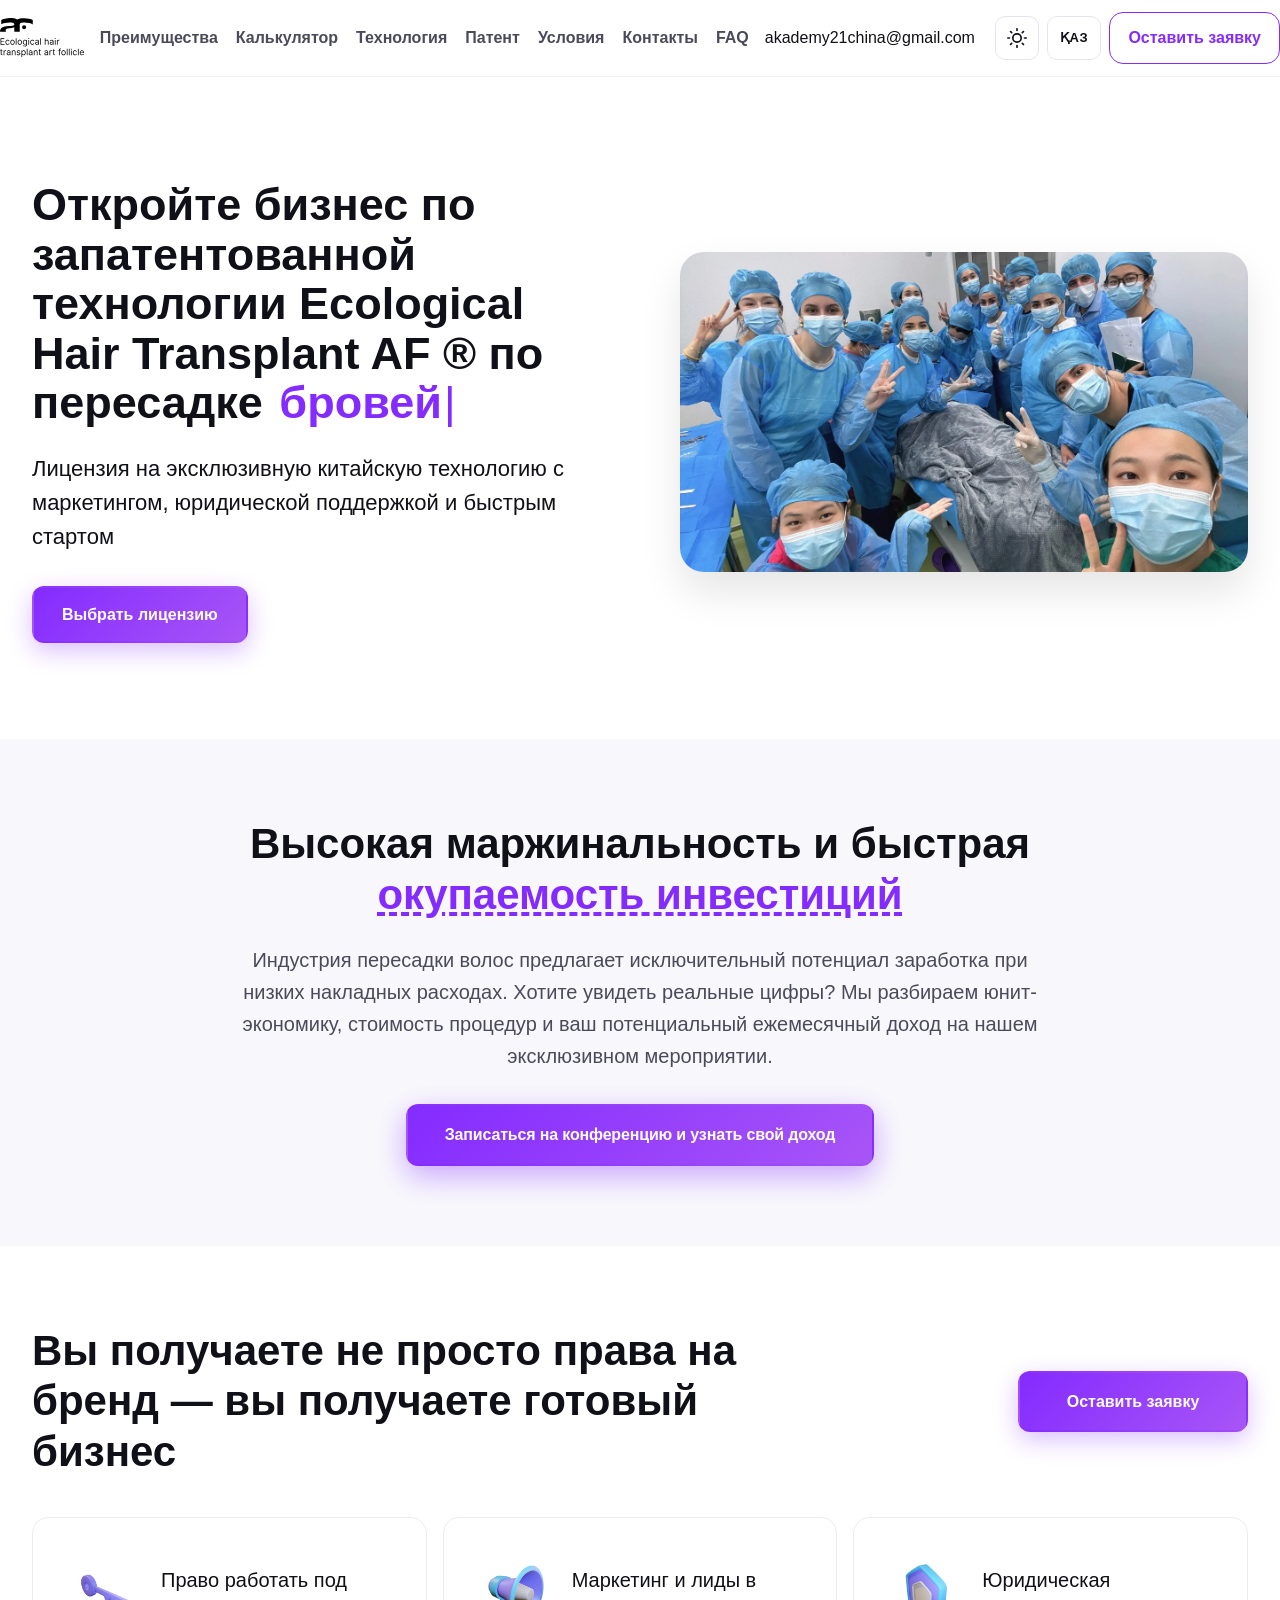
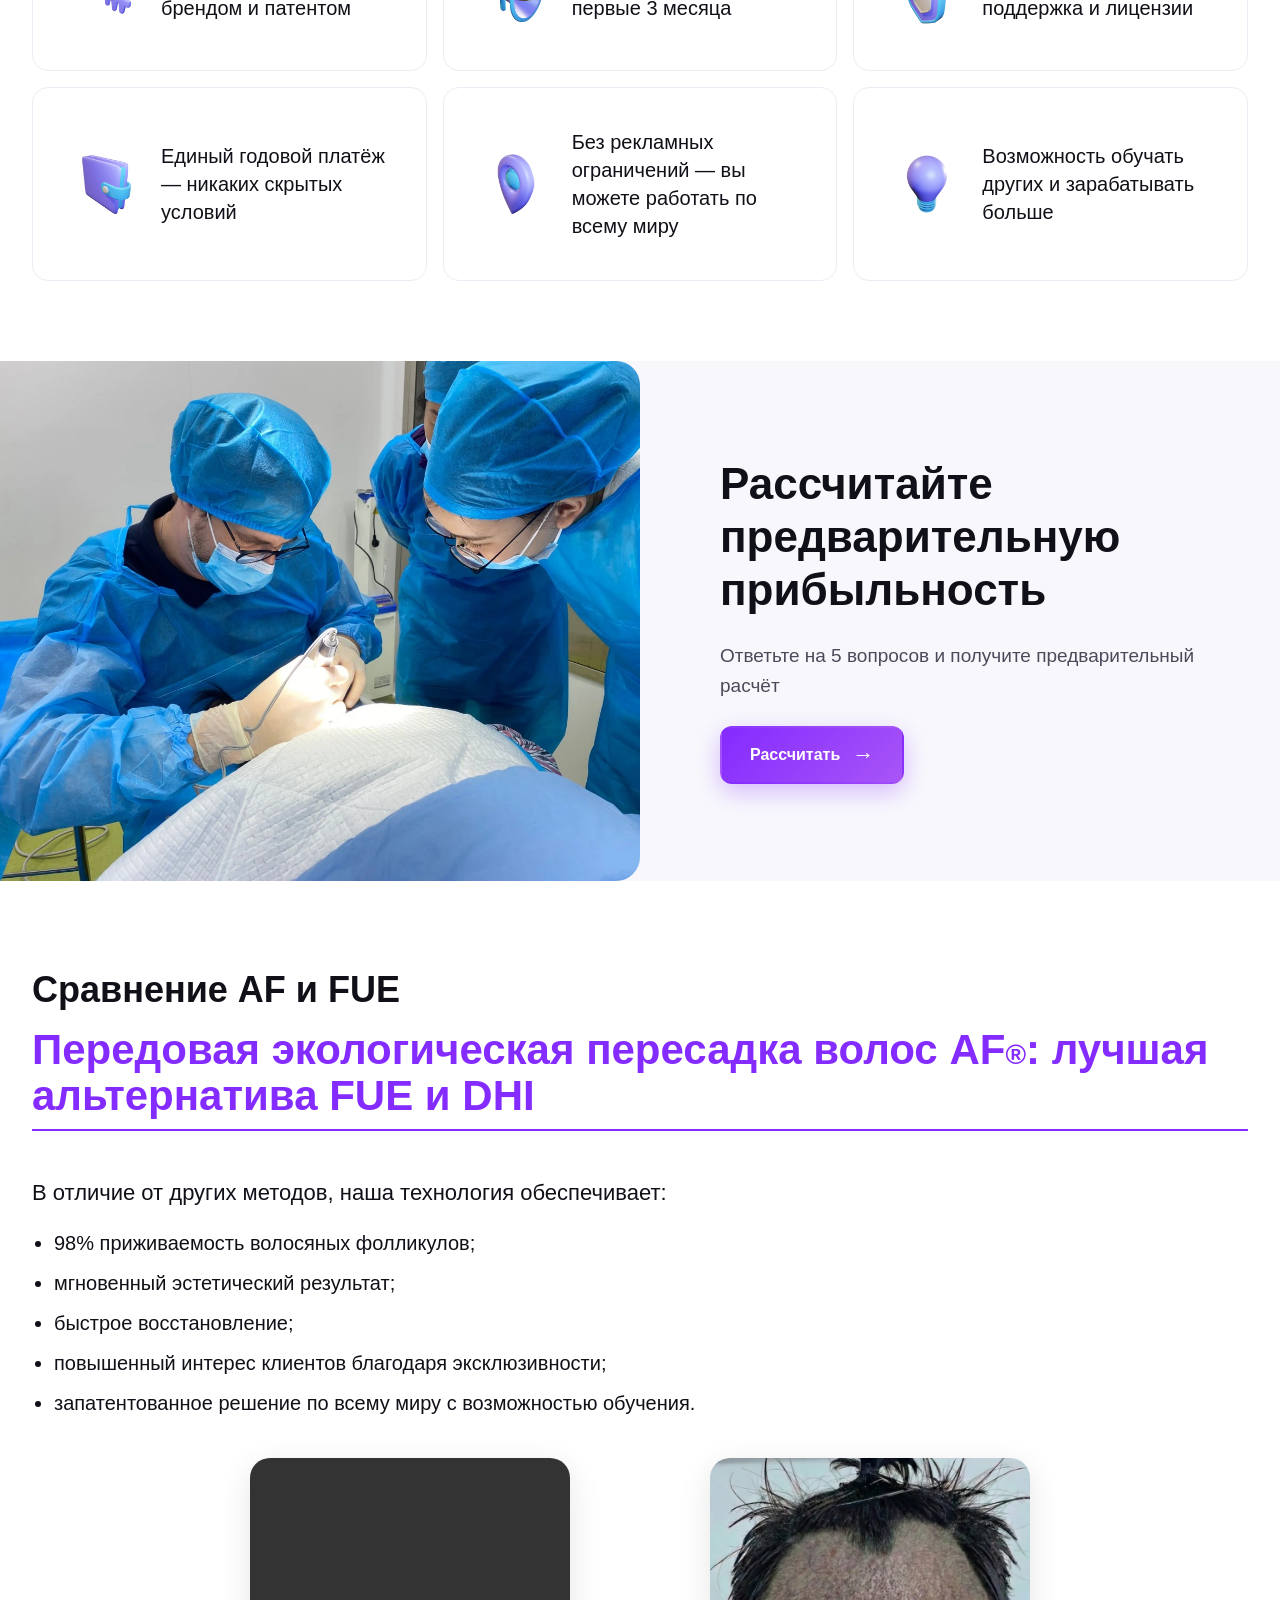
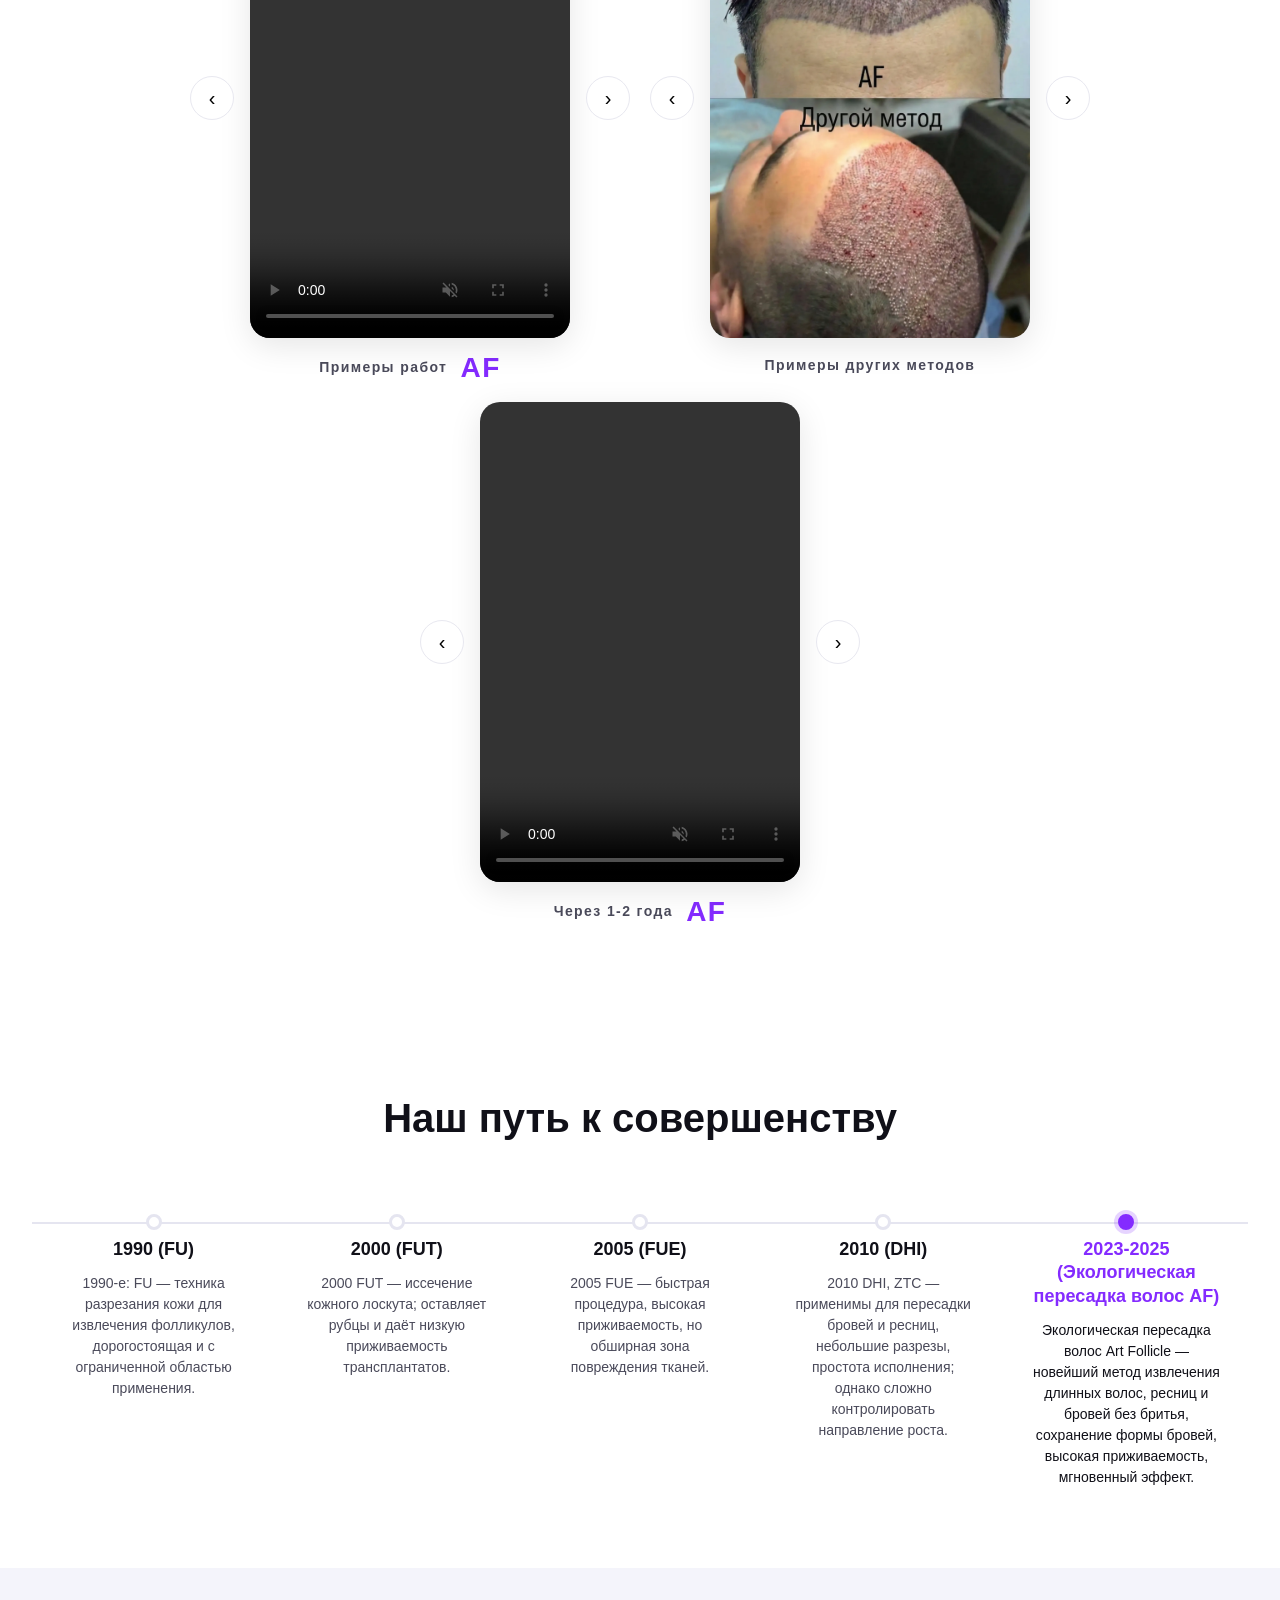
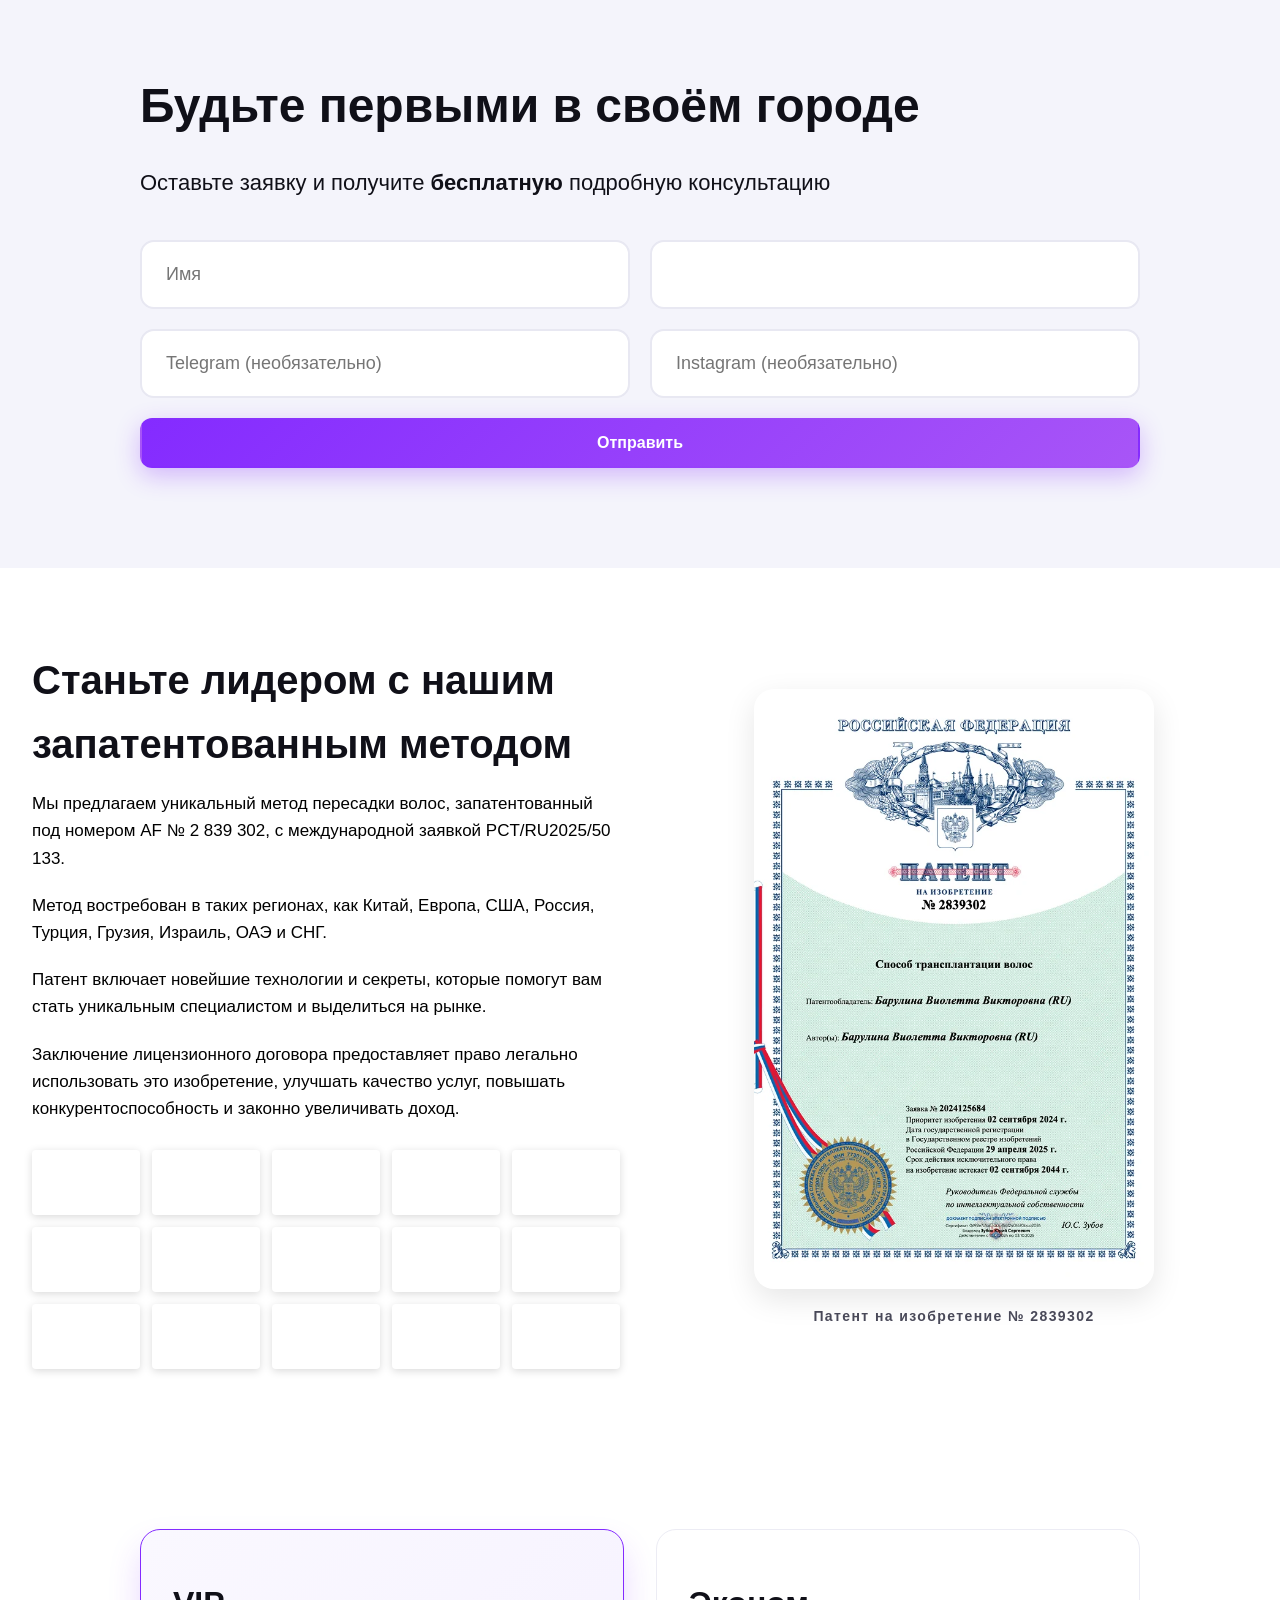
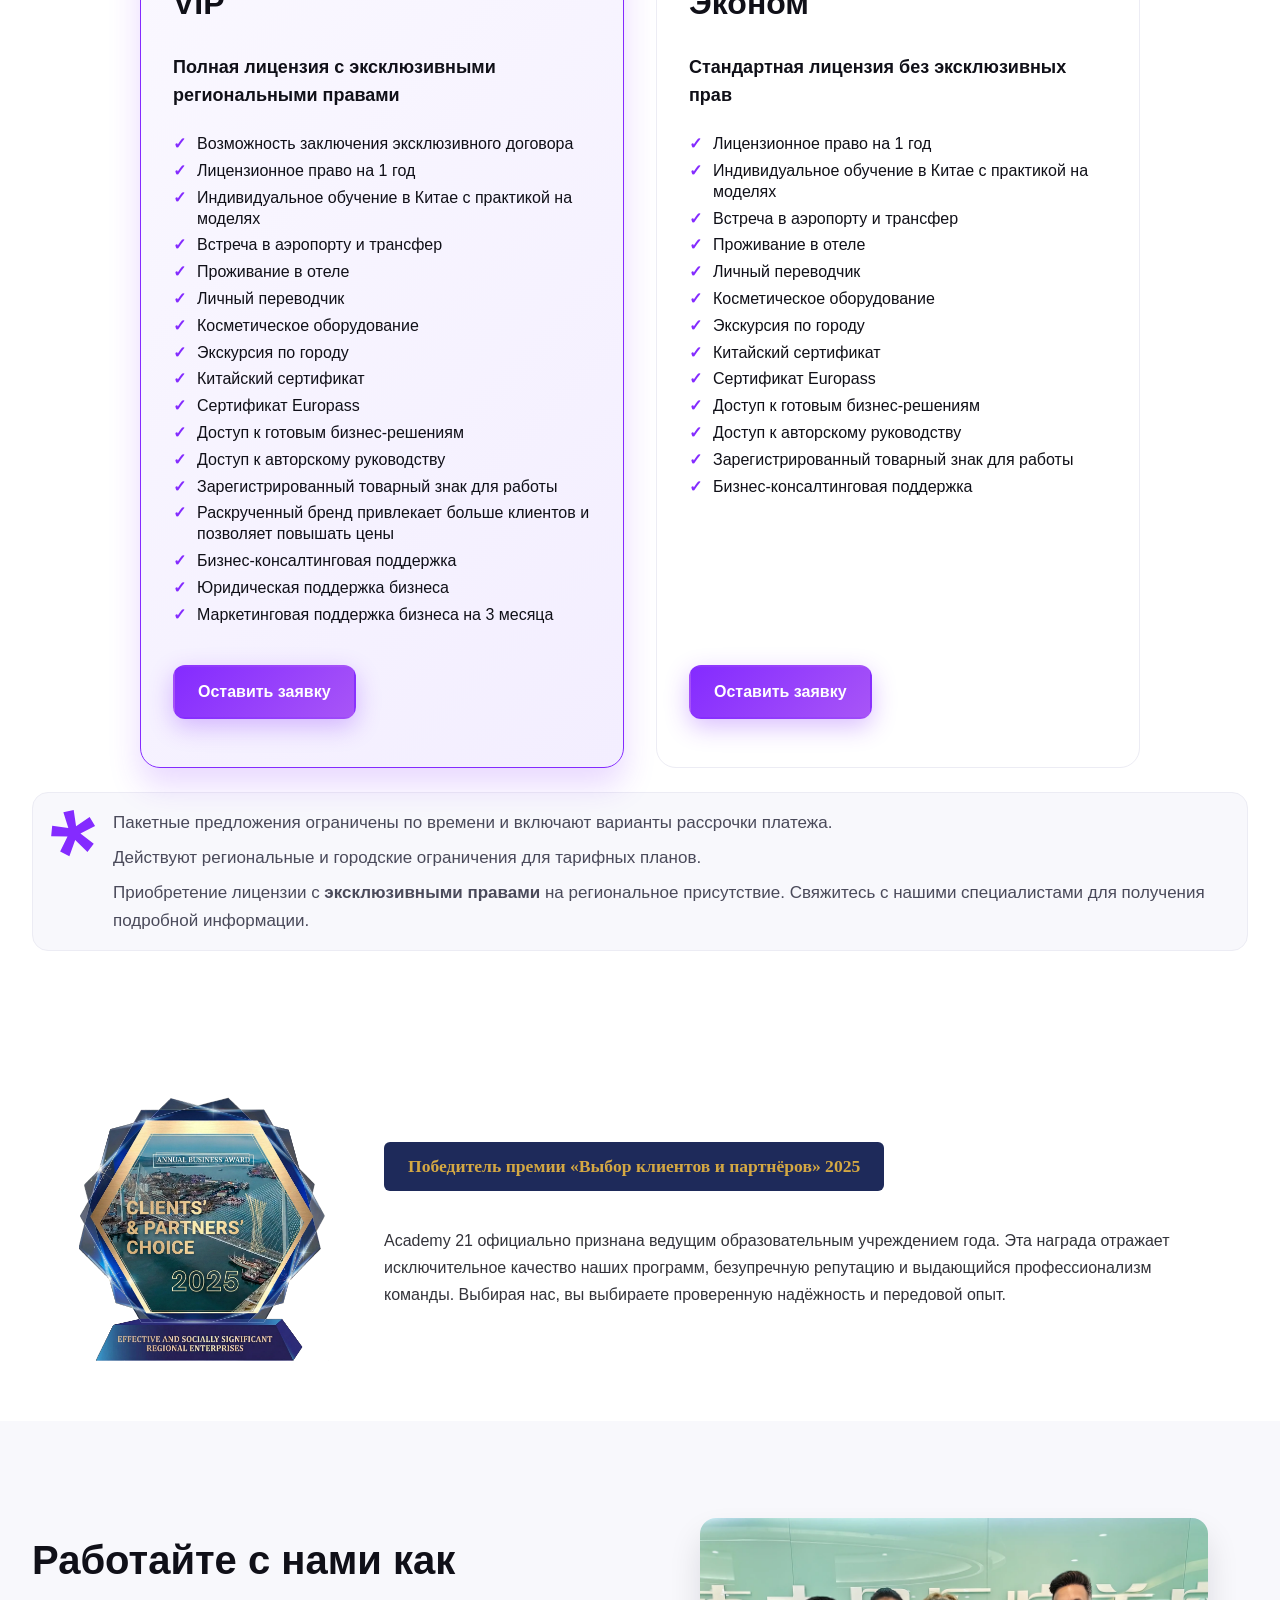
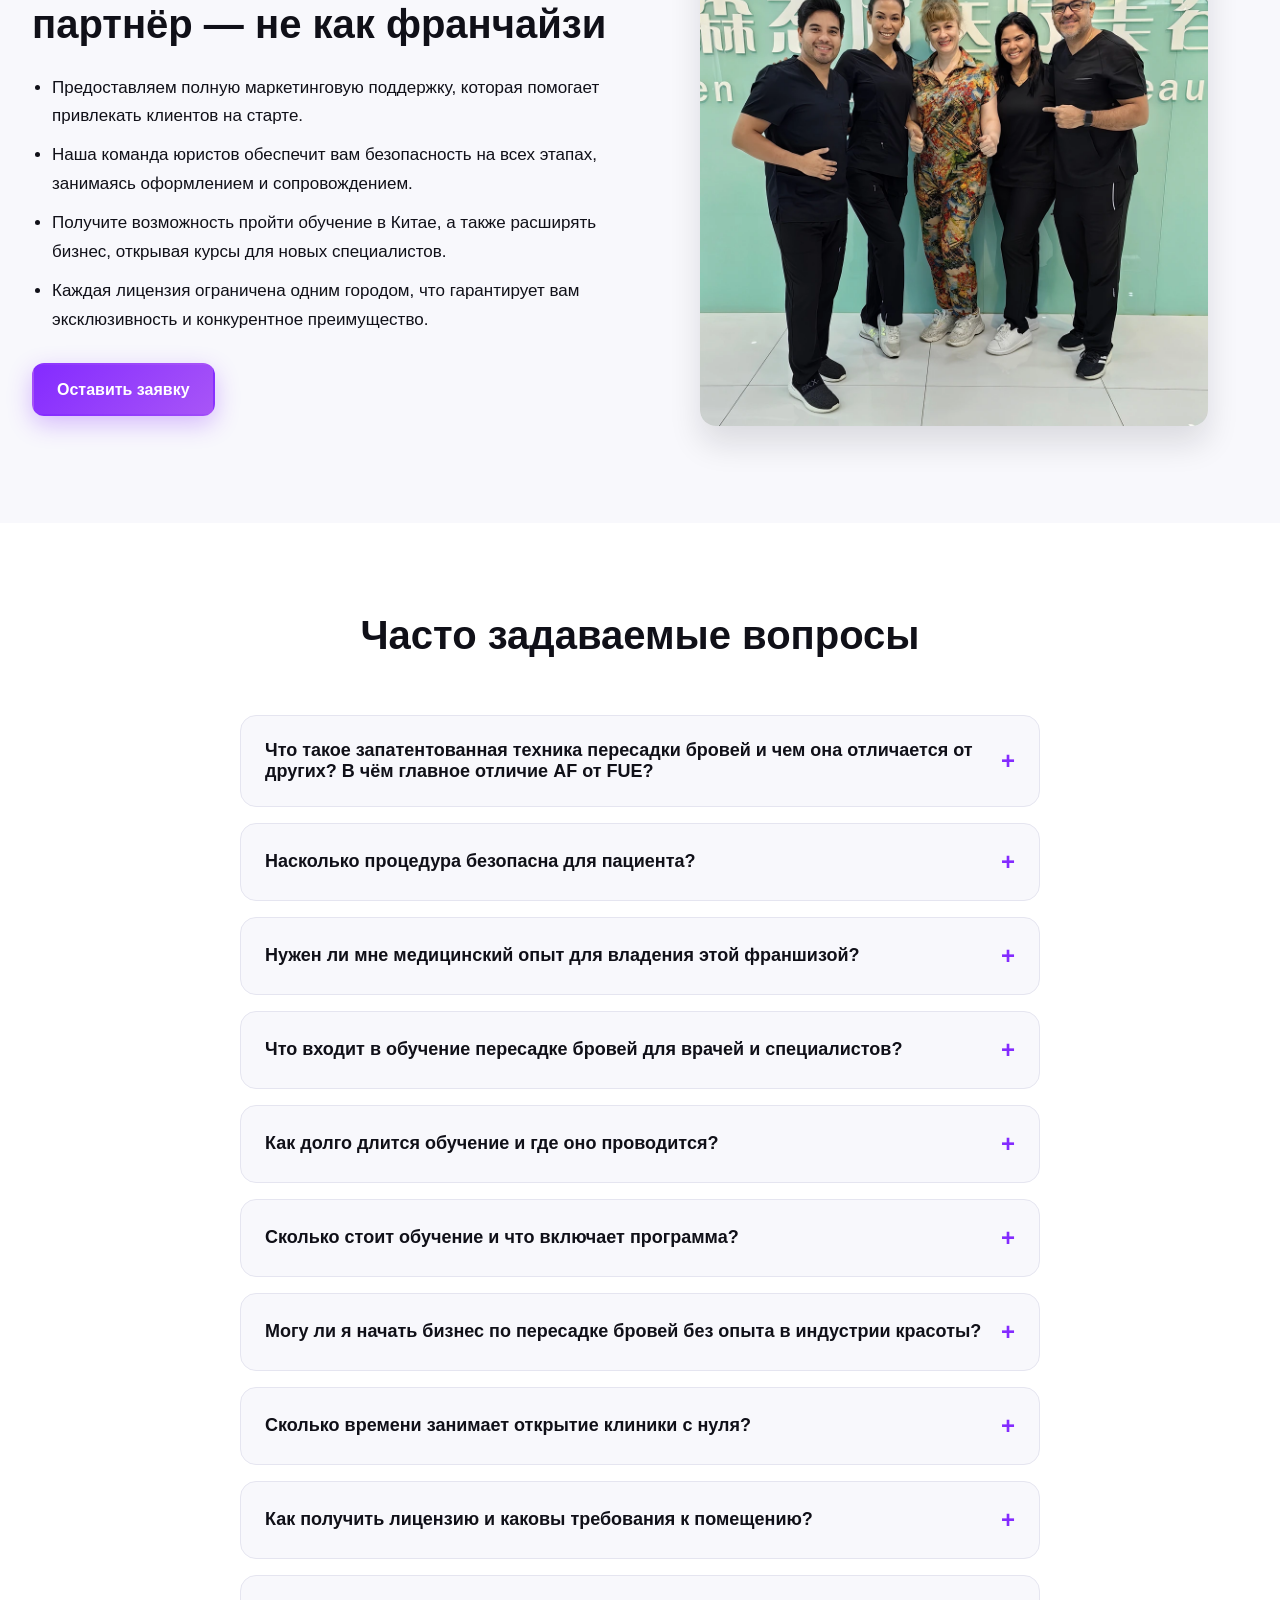
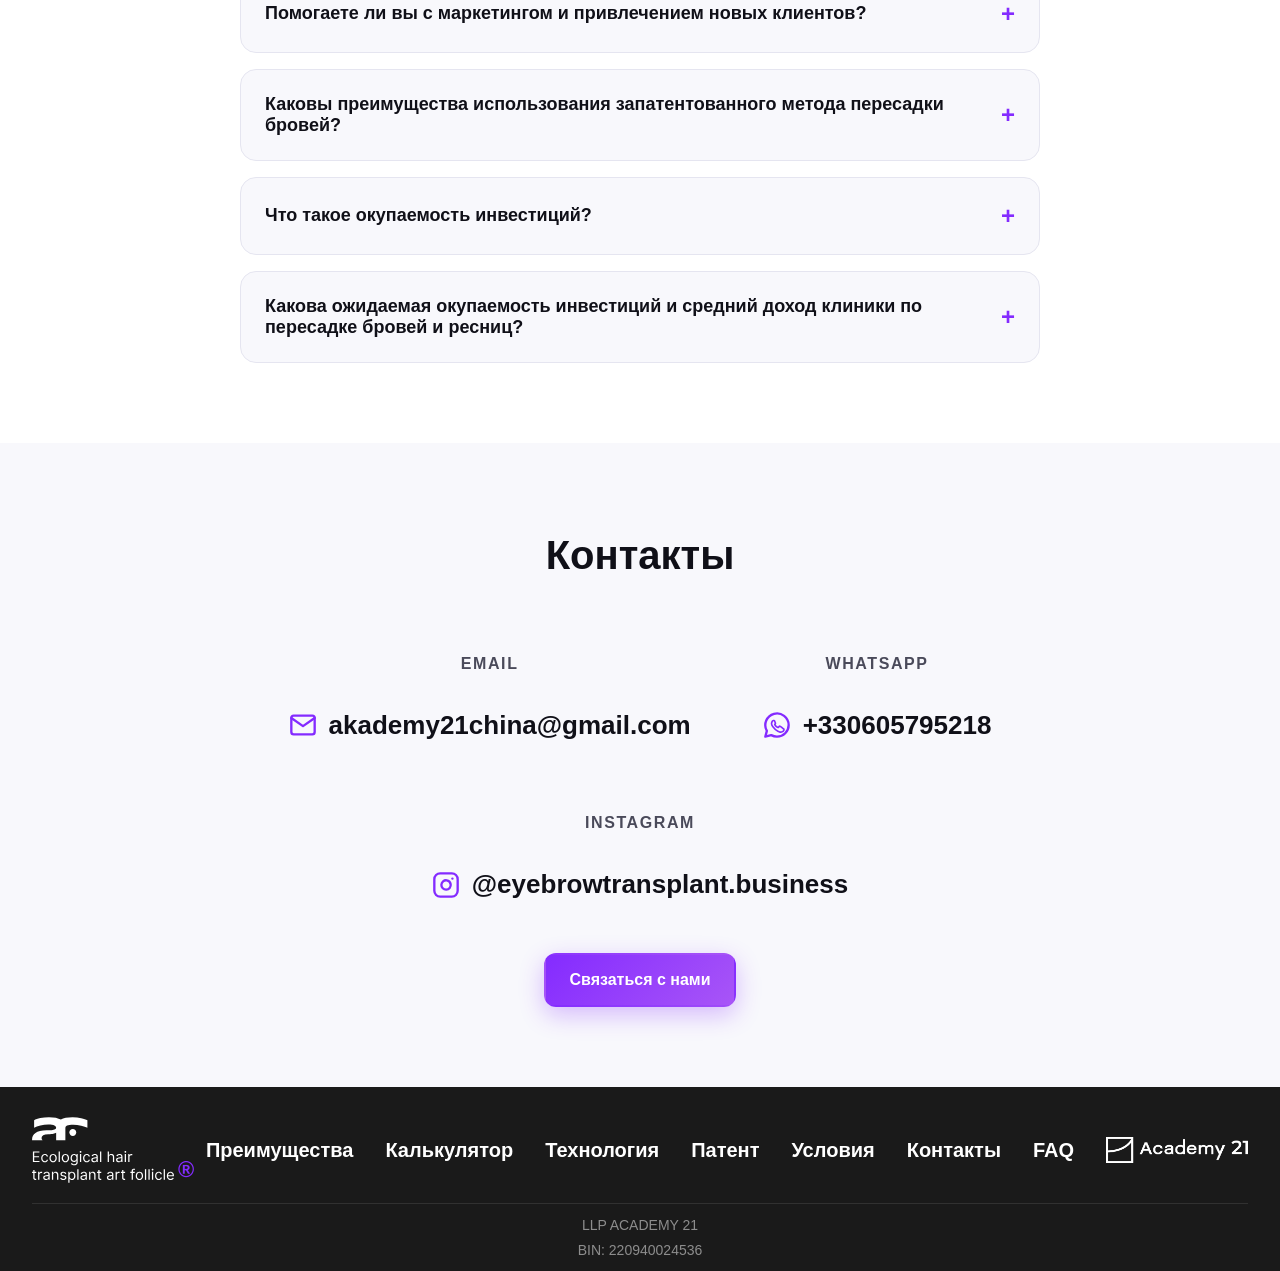
==== index.html @ f18daf98 "numb and mail" ====
<!DOCTYPE html>
<html lang="ru">

<head>
  <meta charset="utf-8" />
  <meta name="viewport" content="width=device-width, initial-scale=1.0" />

  <title>Франшиза по пересадке волос и медицинская бизнес-лицензия | Экологическая технология AF</title>
  <meta name="description"
    content="Получите лицензию на франшизу по пересадке волос на основе запатентованной экологической технологии AF. Медицинский бизнес с высокой окупаемостью инвестиций, обучение хирургов в Китае и поддержка глобального маркетинга." />
  <meta name="keywords"
    content="франшиза по пересадке волос, медицинская бизнес-лицензия, обучение врачей пересадке бровей, стоимость франшизы по восстановлению волос, метод трансплантации AF, экологическая пересадка волос" />
  <meta name="robots" content="index, follow" />
  <link rel="canonical" href="https://transplantbusiness.kz/" />
  <link rel="alternate" hreflang="ru" href="https://transplantbusiness.kz/" />
  <link rel="alternate" hreflang="kk" href="https://transplantbusiness.kz/kz/" />
  <link rel="alternate" hreflang="x-default" href="https://transplantbusiness.kz/" />

  <meta property="og:type" content="website" />
  <meta property="og:url" content="https://transplantbusiness.kz/" />
  <meta property="og:title" content="Бизнес-лицензия: Экологическая пересадка волос AF" />
  <meta property="og:description"
    content="Откройте собственную клинику с запатентованной китайской технологией. Приживаемость 98%. Доступны эксклюзивные региональные права." />
  <meta property="og:image"
    content="https://transplantbusiness.kz/assets/images/webp/tild3031-3465-4530-b832-343736323261__main_pic.webp" />
  <meta property="og:locale" content="ru_RU" />
  <meta property="og:locale:alternate" content="kk_KZ" />

  <meta name="twitter:card" content="summary_large_image" />
  <meta name="twitter:title" content="Бизнес-лицензия: Экологическая пересадка волос AF" />
  <meta name="twitter:description" content="Откройте собственную клинику с запатентованной технологией. Приживаемость 98%. Доступны эксклюзивные региональные права." />
  <meta name="twitter:image" content="https://transplantbusiness.kz/assets/images/webp/tild3031-3465-4530-b832-343736323261__main_pic.webp" />


  <link rel="stylesheet" href="assets/css/vendor/fonts-tildasans.css" />
  <link rel="stylesheet" href="https://cdn.jsdelivr.net/gh/lipis/flag-icons@7.0.0/css/flag-icons.min.css" />
  <link rel="stylesheet" href="https://cdn.jsdelivr.net/npm/intl-tel-input@24.6.0/build/css/intlTelInput.css" />
  <link rel="stylesheet" href="src/css/style.css?v=1.2" />
  <!-- favicon -->
  <link rel="icon" type="image/png" href="assets/images/favicon-96x96.png" sizes="96x96" />
  <link rel="icon" type="image/svg+xml" href="assets/images/favicon.svg" />
  <link rel="shortcut icon" href="assets/images/favicon.ico" />
  <link rel="apple-touch-icon" sizes="180x180" href="assets/images/apple-touch-icon.png" />
  <link rel="manifest" href="assets/images/site.webmanifest" />
</head>

<body>
  <header class="site-header">
    <div class="container header__inner">
      <a class="logo" href="#top">
        <img class="logo__image" src="assets/images/logo AF.svg" alt="Art Follicle Logo" />
      </a>
      <nav class="primary-nav" aria-label="Главная навигация">
        <a class="nav__link" href="#advantages" data-i18n="nav.advantages">Преимущества</a>
        <a class="nav__link" href="#kalkulator" data-i18n="nav.calculator">Калькулятор</a>
        <a class="nav__link" href="#technology" data-i18n="nav.technology">Технология</a>
        <a class="nav__link" href="#patent" data-i18n="nav.patent">Патент</a>
        <a class="nav__link" href="#benefits" data-i18n="nav.benefits">Условия</a>
        <a class="nav__link" href="#contacts" data-i18n="nav.contacts">Контакты</a>
        <a class="nav__link" href="#faq">FAQ</a>
      </nav>
      <div class="header__actions">
        <div class="header__contacts">
          <a class="contact-link js-copy-email"
            href="mailto:akademy21china@gmail.com">akademy21china@gmail.com</a>
        </div>
        <button class="theme-toggle" type="button" aria-label="Переключить тёмную тему">
          <svg class="theme-icon theme-icon--sun" viewBox="0 0 24 24" width="20" height="20" fill="none"
            stroke="currentColor" stroke-width="2" stroke-linecap="round" stroke-linejoin="round">
            <circle cx="12" cy="12" r="5"></circle>
            <line x1="12" y1="1" x2="12" y2="3"></line>
            <line x1="12" y1="21" x2="12" y2="23"></line>
            <line x1="4.22" y1="4.22" x2="5.64" y2="5.64"></line>
            <line x1="18.36" y1="18.36" x2="19.78" y2="19.78"></line>
            <line x1="1" y1="12" x2="3" y2="12"></line>
            <line x1="21" y1="12" x2="23" y2="12"></line>
            <line x1="4.22" y1="19.78" x2="5.64" y2="18.36"></line>
            <line x1="18.36" y1="5.64" x2="19.78" y2="4.22"></line>
          </svg>
          <svg class="theme-icon theme-icon--moon" viewBox="0 0 24 24" width="20" height="20" fill="none"
            stroke="currentColor" stroke-width="2" stroke-linecap="round" stroke-linejoin="round">
            <path d="M21 12.79A9 9 0 1 1 11.21 3 7 7 0 0 0 21 12.79z"></path>
          </svg>
        </button>
        <button class="lang-toggle" type="button" aria-label="Тілді ауыстыру / Switch language">
          <span class="lang-toggle__label">ҚАЗ</span>
        </button>
        <a class="button button--outline" href="#formpatent" data-i18n="header.cta">Оставить заявку</a>
      </div>
      <button class="menu-toggle" type="button" aria-label="Открыть меню">
        <span></span>
        <span></span>
        <span></span>
      </button>
      <button class="theme-toggle theme-toggle--mobile" type="button" aria-label="Переключить тёмную тему">
        <svg class="theme-icon theme-icon--sun" viewBox="0 0 24 24" width="20" height="20" fill="none"
          stroke="currentColor" stroke-width="2" stroke-linecap="round" stroke-linejoin="round">
          <circle cx="12" cy="12" r="5"></circle>
          <line x1="12" y1="1" x2="12" y2="3"></line>
          <line x1="12" y1="21" x2="12" y2="23"></line>
          <line x1="4.22" y1="4.22" x2="5.64" y2="5.64"></line>
          <line x1="18.36" y1="18.36" x2="19.78" y2="19.78"></line>
          <line x1="1" y1="12" x2="3" y2="12"></line>
          <line x1="21" y1="12" x2="23" y2="12"></line>
          <line x1="4.22" y1="19.78" x2="5.64" y2="18.36"></line>
          <line x1="18.36" y1="5.64" x2="19.78" y2="4.22"></line>
        </svg>
        <svg class="theme-icon theme-icon--moon" viewBox="0 0 24 24" width="20" height="20" fill="none"
          stroke="currentColor" stroke-width="2" stroke-linecap="round" stroke-linejoin="round">
          <path d="M21 12.79A9 9 0 1 1 11.21 3 7 7 0 0 0 21 12.79z"></path>
        </svg>
      </button>
      <button class="lang-toggle lang-toggle--mobile" type="button" aria-label="Тілді ауыстыру / Switch language">
        <span class="lang-toggle__label">ҚАЗ</span>
      </button>
    </div>
  </header>
  <main id="top">
    <section class="hero reveal">
      <div class="container hero__grid">
        <div class="hero__content">
          <h1 class="hero__title">
            <span data-i18n-html="hero.title.before">Откройте бизнес по <br>
            запатентованной технологии <br>
            Ecological Hair Transplant AF ® <br>
            по пересадке </span><span class="hero__typed"
              data-words="волос,бровей,ресниц"
              data-words-ru="волос,бровей,ресниц"
              data-words-kz="шаш,қас,кірпік">волос</span><span data-i18n="hero.title.after"></span>
          </h1>
          <p class="hero__subtitle" data-i18n="hero.subtitle">
            Лицензия на эксклюзивную китайскую технологию с маркетингом, юридической поддержкой и быстрым стартом
          </p>
          <div class="hero__actions">
            <a class="button button--primary hero__cta" href="#benefits" data-i18n="hero.cta">Выбрать лицензию</a>
          </div>
        </div>
        <div class="hero__media">
          <img class="hero__image" src="assets/images/webp/tild3031-3465-4530-b832-343736323261__main_pic.webp"
            alt="Ecological Hair Transplant AF team" loading="eager" />
        </div>
      </div>
    </section>
    <section class="revenue reveal" id="revenue">
      <div class="container">
        <div class="revenue__content">
          <h2 class="revenue__title">Высокая маржинальность и быстрая <a href="#faq-roi" class="roi-link">окупаемость инвестиций</a></h2>
          <p class="revenue__text">
            Индустрия пересадки волос предлагает исключительный потенциал заработка при низких накладных расходах.
            Хотите увидеть реальные цифры? Мы разбираем юнит-экономику, стоимость процедур
            и ваш потенциальный ежемесячный доход на нашем эксклюзивном мероприятии.
          </p>
          <div class="revenue__actions">
            <a class="button button--primary button--cta" href="#formpatent" data-i18n="revenue.cta">Записаться на конференцию и узнать свой
              доход</a>
          </div>
        </div>
      </div>
    </section>
    <section class="benefits reveal" id="advantages">
      <div class="container">
        <div class="benefits__header">
          <h2 class="benefits__title" data-i18n="benefits.title">
            Вы получаете не просто права на бренд — вы получаете готовый бизнес
          </h2>
          <a class="button button--primary" href="#formpatent" data-i18n="header.cta">Оставить заявку</a>
        </div>
        <div class="benefits__grid">
          <article class="benefit-card reveal-item">
            <img class="benefit-card__icon" src="assets/images/webp/1 key_front.webp"
              alt="Exclusive business license to operate under the Ecological Hair Transplant AF brand and patent" loading="lazy" />
            <p class="benefit-card__text" data-i18n="benefit.1">Право работать под брендом и патентом</p>
          </article>
          <article class="benefit-card reveal-item">
            <img class="benefit-card__icon" src="assets/images/webp/2 megaphone_front.webp"
              alt="Professional marketing support and lead generation services for the first 3 months of hair transplant clinic operation" loading="lazy" />
            <p class="benefit-card__text" data-i18n="benefit.2">Маркетинг и лиды в первые 3 месяца</p>
          </article>
          <article class="benefit-card reveal-item">
            <img class="benefit-card__icon" src="assets/images/webp/3 shield_front.webp"
              alt="Comprehensive legal support and assistance with medical licensing for the AF hair transplant franchise" loading="lazy" />
            <p class="benefit-card__text" data-i18n="benefit.3">Юридическая поддержка и лицензии</p>
          </article>
          <article class="benefit-card reveal-item">
            <img class="benefit-card__icon" src="assets/images/webp/4 wallet_front.webp"
              alt="Transparent single annual fee with no hidden costs or conditions for the AF medical business" loading="lazy" />
            <p class="benefit-card__text" data-i18n="benefit.4">Единый годовой платёж — никаких скрытых условий</p>
          </article>
          <article class="benefit-card reveal-item">
            <img class="benefit-card__icon" src="assets/images/webp/5 marker_front.webp"
              alt="Global advertising and marketing freedom for the Ecological Hair Transplant AF franchise worldwide" loading="lazy" />
            <p class="benefit-card__text" data-i18n="benefit.5">
              Без рекламных ограничений — вы можете работать по всему миру
            </p>
          </article>
          <article class="benefit-card reveal-item">
            <img class="benefit-card__icon" src="assets/images/webp/6 bulb_front.webp"
              alt="Professional training and education opportunities for partners in the latest AF hair transplantation technology" loading="lazy" />
            <p class="benefit-card__text" data-i18n="benefit.6">Возможность обучать других и зарабатывать больше</p>
          </article>
        </div>
      </div>
    </section>
    <section class="calculator-form reveal" id="kalkulator">
      <form class="calculator-form__body" data-step="0">
        <fieldset class="calculator-form__step calculator-form__step--intro is-active">
          <div class="calculator-form__intro">
            <div class="calculator-form__intro-media">
              <img src="assets/images/webp/tild3563-6231-4436-a133-366239356633__2025-08-06_200241.webp"
                alt="Ecological Hair Transplant AF clinic profitability calculator for medical business partners"
                loading="lazy" />
            </div>
            <div class="calculator-form__intro-content">
              <h2 data-i18n="calc.h2">Рассчитайте предварительную прибыльность</h2>
              <p data-i18n="calc.intro.p">Ответьте на 5 вопросов и получите предварительный расчёт</p>
              <button class="button button--primary" type="button" data-step-start data-i18n="calc.start">Рассчитать</button>
            </div>
          </div>
        </fieldset>
        <div class="calculator-form__questions">
          <div class="container">
            <div class="calculator-form__header">
              <h2 class="calculator-form__title" data-i18n="calc.title">Калькулятор прибыльности</h2>
              <p class="calculator-form__subtitle" data-i18n="calc.subtitle">
                Ответьте на несколько вопросов для получения предварительного расчёта
              </p>
            </div>
            <div class="calculator-form__progress is-hidden">
              <span class="calculator-form__progress-bar"></span>
            </div>
            <div class="calculator-form__counter is-hidden">
              <span data-i18n="calc.step">Шаг</span> <span class="calculator-form__step-current">1</span> <span data-i18n="calc.of">из</span>
              <span class="calculator-form__step-total">6</span>
            </div>
            <fieldset class="calculator-form__step">
              <legend class="calculator-form__legend" data-i18n="calc.q1">1. Выберите тип лицензии</legend>
              <label class="option-card">
                <input type="radio" name="license" value="standard" />
                <span class="option-card__text">
                  <strong data-i18n="calc.standard">Обычная</strong><br />
                  <small data-i18n="calc.standard.desc">Стандартная лицензия без эксклюзивных прав</small>
                </span>
              </label>
              <label class="option-card">
                <input type="radio" name="license" value="exclusive" />
                <span class="option-card__text">
                  <strong data-i18n="calc.exclusive">Эксклюзивная</strong><br />
                  <small data-i18n="calc.exclusive.desc">Полная лицензия с эксклюзивными региональными правами</small>
                </span>
              </label>
            </fieldset>
            <fieldset class="calculator-form__step">
              <legend class="calculator-form__legend" data-i18n="calc.q2">2. Нужна ли вам маркетинговая поддержка?</legend>
              <label class="option-inline">
                <input type="radio" name="marketing" value="yes" />
                <span data-i18n="calc.yes">Да</span>
              </label>
              <label class="option-inline">
                <input type="radio" name="marketing" value="no" />
                <span data-i18n="calc.no">Нет</span>
              </label>
            </fieldset>
            <fieldset class="calculator-form__step">
              <legend class="calculator-form__legend" data-i18n="calc.q3">3. Рабочих дней в месяц</legend>
              <div class="range-wrapper">
                <div class="range-header">
                  <span data-i18n="calc.days.label">Выбрано дней:</span>
                  <span class="range-value" data-range-value="workdays">1</span>
                </div>
                <input class="range-input" type="range" name="workdays" min="1" max="22" step="1" value="1" />
                <div class="range-labels">
                  <span>1</span>
                  <span>22</span>
                </div>
              </div>
            </fieldset>
            <fieldset class="calculator-form__step">
              <legend class="calculator-form__legend" data-i18n="calc.q4">4. Услуг в день</legend>
              <div class="range-wrapper">
                <div class="range-header">
                  <span data-i18n="calc.services.label">Выбрано услуг:</span>
                  <span class="range-value" data-range-value="services">1</span>
                </div>
                <input class="range-input" type="range" name="services" min="1" max="7" step="1" value="1" />
                <div class="range-labels">
                  <span>1</span>
                  <span>7</span>
                </div>
              </div>
              <div class="calculator-form__result is-hidden" aria-live="polite">
                <span data-i18n="calc.monthly">Примерный ежемесячный доход —</span>
                <strong class="calculator-form__result-value">0 ₽</strong>
              </div>
            </fieldset>
            <fieldset class="calculator-form__step">
              <legend class="calculator-form__legend" data-i18n="calc.q5">5. Примерный доход</legend>
              <div class="calculator-results">
                <div class="calculator-results__primary">
                  <span class="calculator-results__label" data-i18n="calc.yearly">Примерный годовой доход</span>
                  <strong class="calculator-results__value calculator-results__value--yearly"
                    data-result="year">0 ₽</strong>
                </div>
                <div class="calculator-results__grid">
                  <div class="calculator-results__item">
                    <span class="calculator-results__label" data-i18n="calc.month1">1 месяц</span>
                    <strong class="calculator-results__value" data-result="month">0 ₽</strong>
                  </div>
                  <div class="calculator-results__item">
                    <span class="calculator-results__label" data-i18n="calc.month3">3 месяца</span>
                    <strong class="calculator-results__value" data-result="month3">0 ₽</strong>
                  </div>
                  <div class="calculator-results__item">
                    <span class="calculator-results__label" data-i18n="calc.month6">6 месяцев</span>
                    <strong class="calculator-results__value" data-result="month6">0 ₽</strong>
                  </div>
                </div>
                <p class="calculator-results__disclaimer" data-i18n="calc.disclaimer">
                  Расчёт дохода является приблизительным и может варьироваться. Наиболее точную сумму вы можете узнать
                  на консультации с нами.
                </p>
              </div>
            </fieldset>
            <fieldset class="calculator-form__step calculator-form__contacts">
              <legend class="calculator-form__legend" data-i18n="calc.q6">6. Получите подробную консультацию</legend>
              <label class="input-field">
                <span data-i18n="form.name">Имя</span>
                <input type="text" name="name" placeholder="Иван" data-i18n-placeholder="form.ph.name" />
              </label>
              <label class="input-field">
                <span data-i18n="form.phone">Номер телефона</span>
                <input type="tel" name="phone" placeholder="+7 (000) 000-0000" />
              </label>
              <label class="input-field">
                <span>Telegram <small data-i18n="form.optional">(необязательно)</small></span>
                <input type="text" name="telegram" placeholder="@username" />
              </label>
              <label class="input-field">
                <span>Instagram <small data-i18n="form.optional">(необязательно)</small></span>
                <input type="text" name="instagram" placeholder="@username" />
              </label>
            </fieldset>
            <div class="calculator-form__actions is-hidden">
              <button class="button button--ghost" type="button" data-step-prev data-i18n="calc.back">Назад</button>
              <button class="button button--primary" type="button" data-step-next data-i18n="calc.next">Далее</button>
              <button class="button button--primary" type="submit" data-step-submit data-i18n="calc.submit">Получить расчёт</button>
            </div>
          </div>
        </div>
      </form>
    </section>
    <section class="technology reveal" id="technology">
      <div class="container technology__grid">
        <div class="technology__content">
          <div class="technology__header">
            <div class="technology__pretitle" data-i18n="tech.pretitle">Сравнение AF и FUE</div>
            <h2 class="technology__title" data-i18n-html="tech.title">
              Передовая экологическая пересадка волос AF<span class="logo__mark">®</span>: лучшая альтернатива FUE и DHI
            </h2>
          </div>
          <p class="technology__subtitle" data-i18n="tech.subtitle">В отличие от других методов, наша технология обеспечивает:</p>
          <ul class="technology__list">
            <li data-i18n="tech.li1">98% приживаемость волосяных фолликулов;</li>
            <li data-i18n="tech.li2">мгновенный эстетический результат;</li>
            <li data-i18n="tech.li3">быстрое восстановление;</li>
            <li data-i18n="tech.li4">повышенный интерес клиентов благодаря эксклюзивности;</li>
            <li data-i18n="tech.li5">запатентованное решение по всему миру с возможностью обучения.</li>
          </ul>
        </div>
        <div class="technology__sliders-wrapper">
          <div class="technology__slider-wrapper">
            <div class="technology__slider-main">
              <button class="slider__btn slider__btn--prev" type="button" aria-label="Предыдущий слайд">‹</button>
              <div class="slider">
                <div class="slider__track technology__gallery">
                  <video class="technology__video" controls autoplay muted playsinline preload="metadata">
                    <source src="assets/media/vide3861-6135-4361-b534-666530346331__clinic_eyebrowtransp.mp4"
                      type="video/mp4" />
                  </video>
                  <video class="technology__video" controls autoplay muted playsinline preload="metadata">
                    <source src="assets/media/vide6664-3032-4230-a261-343264313231__clinic_eyebrowtransp.mp4"
                      type="video/mp4" />
                  </video>
                  <video class="technology__video" controls autoplay muted playsinline preload="metadata">
                    <source src="assets/images/Пересадка ресниц.mp4" type="video/mp4" />
                  </video>
                  <img src="assets/images/webp/пример работ 1.webp"
                    alt="Natural eyebrow restoration without shaving - Healed results using AF technology"
                    loading="lazy" />
                  <img src="assets/images/webp/пример работ 2.webp" alt="Beard restoration before and after result AF"
                    loading="lazy" />
                  <img src="assets/images/webp/пример работ 3.webp" alt="High-density hair transplant result AF method"
                    loading="lazy" />
                  <img src="assets/images/webp/пример работ 4.webp"
                    alt="Natural hairline reconstruction with AF technology" loading="lazy" />
                  <img src="assets/images/webp/пример работ 5.webp"
                    alt="Demonstration of a high hair follicle survival rate" loading="lazy" />
                  <img src="assets/images/webp/пример работ 6.webp" alt="Hair transplant result example 6"
                    loading="lazy" />
                </div>
              </div>
              <button class="slider__btn slider__btn--next" type="button" aria-label="Следующий слайд">›</button>
            </div>
            <p class="technology__work-examples-label" data-i18n-html="tech.af.label">Примеры работ <span class="technology__af-label">AF</span></p>
          </div>
          <div class="technology__slider-wrapper">
            <div class="technology__slider-main">
              <button class="slider__btn slider__btn--prev" type="button" aria-label="Предыдущий слайд">‹</button>
              <div class="slider">
                <div class="slider__track technology__gallery">
                  <img src="assets/images/webp/bad_result_1.webp"
                    alt="AF vs FUE hair transplant comparison - Follicle survival and healing time comparison"
                    loading="lazy" />
                  <img src="assets/images/webp/другие 1.webp" alt="Traditional FUE hair transplant scarring example"
                    loading="lazy" />
                  <img src="assets/images/webp/другие 3.webp"
                    alt="Unnatural hair growth direction from traditional transplantation" loading="lazy" />
                  <img src="assets/images/сравнение fue и af.webp"
                    alt="Comparison between FUE and AF transplant methods" loading="lazy" />
                  <img src="assets/images/webp/bad_result_2.webp"
                    alt="Example of unsuccessful hair transplant from other methods" loading="lazy" />
                  <img src="assets/images/webp/bad_result_3.webp"
                    alt="Poor hair transplant density from traditional FUE method" loading="lazy" />
                </div>
              </div>
              <button class="slider__btn slider__btn--next" type="button" aria-label="Следующий слайд">›</button>
            </div>
            <p class="technology__work-examples-label" data-i18n="tech.others.label">Примеры других методов</p>
          </div>
          <div class="technology__slider-wrapper">
            <div class="technology__slider-main">
              <button class="slider__btn slider__btn--prev" type="button" aria-label="Предыдущий слайд">‹</button>
              <div class="slider">
                <div class="slider__track technology__gallery">
                  <video class="technology__video" controls autoplay muted playsinline preload="metadata">
                    <source src="assets/images/webm/через 1-2 года (1) (3).webm" type="video/webm" />
                  </video>
                  <video class="technology__video" controls autoplay muted playsinline preload="metadata">
                    <source src="assets/images/webm/через 1-2 года (2) (3).webm" type="video/webm" />
                  </video>
                  <video class="technology__video" controls autoplay muted playsinline preload="metadata">
                    <source src="assets/images/webm/через 1-2 года (3) (3).webm" type="video/webm" />
                  </video>
                  <video class="technology__video" controls autoplay muted playsinline preload="metadata">
                    <source src="assets/images/webm/через 1-2 года (4) (3).webm" type="video/webm" />
                  </video>
                </div>
              </div>
              <button class="slider__btn slider__btn--next" type="button" aria-label="Следующий слайд">›</button>
            </div>
            <p class="technology__work-examples-label" data-i18n-html="tech.years.label">Через 1-2 года <span class="technology__af-label">AF</span></p>
          </div>
        </div>
      </div>
    </section>
    <section class="timeline reveal">
      <div class="container">
        <h2 class="timeline__title" data-i18n="timeline.title">Наш путь к совершенству</h2>
        <ul class="timeline__list">
          <li class="timeline__item">
            <div class="timeline__content">
              <h3 class="timeline__item-title">1990 (FU)</h3>
              <p class="timeline__item-description" data-i18n="timeline.1.desc">1990-е: FU — техника разрезания кожи для извлечения фолликулов,
                дорогостоящая и с ограниченной областью применения.</p>
            </div>
          </li>
          <li class="timeline__item">
            <div class="timeline__content">
              <h3 class="timeline__item-title">2000 (FUT)</h3>
              <p class="timeline__item-description" data-i18n="timeline.2.desc">2000 FUT — иссечение кожного лоскута; оставляет рубцы и даёт низкую
                приживаемость трансплантатов.</p>
            </div>
          </li>
          <li class="timeline__item">
            <div class="timeline__content">
              <h3 class="timeline__item-title">2005 (FUE)</h3>
              <p class="timeline__item-description" data-i18n="timeline.3.desc">2005 FUE — быстрая процедура, высокая приживаемость, но обширная зона
                повреждения тканей.</p>
            </div>
          </li>
          <li class="timeline__item">
            <div class="timeline__content">
              <h3 class="timeline__item-title">2010 (DHI)</h3>
              <p class="timeline__item-description" data-i18n="timeline.4.desc">2010 DHI, ZTC — применимы для пересадки бровей и ресниц, небольшие
                разрезы, простота исполнения; однако сложно контролировать направление роста.</p>
            </div>
          </li>
          <li class="timeline__item timeline__item--accented">
            <div class="timeline__content">
              <h3 class="timeline__item-title" data-i18n="timeline.5.title">2023-2025 (Экологическая пересадка волос AF)</h3>
              <p class="timeline__item-description" data-i18n="timeline.5.desc">Экологическая пересадка волос Art Follicle — новейший метод
                извлечения длинных волос, ресниц и бровей без бритья, сохранение формы бровей, высокая приживаемость,
                мгновенный эффект.</p>
            </div>
          </li>
        </ul>
      </div>
    </section>
    <section class="cta-section reveal">
      <div class="container">
        <div class="cta-section__content">
          <h2 class="cta-section__title" data-i18n="cta.title">Будьте первыми в своём городе</h2>
          <p class="cta-section__subtitle" data-i18n-html="cta.subtitle">Оставьте заявку и получите <span class="semi-bold">бесплатную</span>
            подробную консультацию</p>
          <form class="cta-section__form">
            <input type="text" name="name" placeholder="Имя" data-i18n-placeholder="form.ph.name" />
            <input type="tel" id="cta-phone" name="phone" />
            <input type="text" name="telegram" placeholder="Telegram (необязательно)" data-i18n-placeholder="form.ph.telegram" />
            <input type="text" name="instagram" placeholder="Instagram (необязательно)" data-i18n-placeholder="form.ph.instagram" />
            <button class="button button--primary" type="submit" data-i18n="form.submit">Отправить</button>
          </form>
        </div>
      </div>
    </section>
    <section class="patent reveal" id="patent">
      <div class="container patent__grid">
        <div class="patent__content">
          <h2 class="patent__title" data-i18n="patent.title">Станьте лидером с нашим запатентованным методом</h2>
          <p class="patent__text" data-i18n="patent.text1">
            Мы предлагаем уникальный метод пересадки волос, запатентованный под номером AF № 2 839 302,
            с международной заявкой PCT/RU2025/50 133.
          </p>
          <p class="patent__text" data-i18n="patent.text2">
            Метод востребован в таких регионах, как Китай, Европа, США, Россия, Турция, Грузия,
            Израиль, ОАЭ и СНГ.
          </p>
          <p class="patent__text" data-i18n="patent.text3">
            Патент включает новейшие технологии и секреты, которые помогут вам стать уникальным
            специалистом и выделиться на рынке.
          </p>
          <p class="patent__text">
            Заключение лицензионного договора предоставляет право легально использовать это изобретение, улучшать качество услуг, повышать конкурентоспособность и законно увеличивать доход.
          </p>
          <div class="patent__flags">
            <span class="fi fi-cn" title="China"></span>
            <span class="fi fi-eu" title="Europe"></span>
            <span class="fi fi-us" title="USA"></span>
            <span class="fi fi-ru" title="Russia"></span>
            <span class="fi fi-tr" title="Turkey"></span>
            <span class="fi fi-ge" title="Georgia"></span>
            <span class="fi fi-il" title="Israel"></span>
            <span class="fi fi-ae" title="UAE"></span>
            <span class="fi fi-by" title="Belarus"></span>
            <span class="fi fi-kz" title="Kazakhstan"></span>
            <span class="fi fi-am" title="Armenia"></span>
            <span class="fi fi-az" title="Azerbaijan"></span>
            <span class="fi fi-kg" title="Kyrgyzstan"></span>
            <span class="fi fi-tj" title="Tajikistan"></span>
            <span class="fi fi-uz" title="Uzbekistan"></span>
          </div>
        </div>
        <div class="patent__media reveal-item">
          <div class="patent__slider-wrapper">
            <div class="patent__slider-main">
              <div class="slider slider--stacked">
                <div class="slider__track patent__gallery">
                  <img
                    src="assets/images/webp/_4pdf_-_Page_1_of_1.jpg.webp"
                    alt="International Application PCT/RU2025/50 133" loading="lazy" />
                </div>
              </div>
            </div>
            <p class="patent__slider-label" data-i18n="patent.slider.label">Патент на изобретение № 2839302</p>
          </div>
        </div>
      </div>
    </section>
    <section class="tariffs reveal" id="benefits">
      <div class="container">
        <div class="tariffs__grid">
          <article class="tariff-card tariff-card--highlight reveal-item">
            <div class="tariff-card__header">
              <h3>VIP</h3>
            </div>
            <p class="tariff-card__subtitle">Полная лицензия с эксклюзивными региональными правами</p>
            <ul>
              <li>Возможность заключения эксклюзивного договора</li>
              <li>Лицензионное право на 1 год</li>
              <li>Индивидуальное обучение в Китае с практикой на моделях</li>
              <li>Встреча в аэропорту и трансфер</li>
              <li>Проживание в отеле</li>
              <li>Личный переводчик</li>
              <li>Косметическое оборудование</li>
              <li>Экскурсия по городу</li>
              <li>Китайский сертификат</li>
              <li>Сертификат Europass</li>
              <li>Доступ к готовым бизнес-решениям</li>
              <li>Доступ к авторскому руководству</li>
              <li>Зарегистрированный товарный знак для работы</li>
              <li>Раскрученный бренд привлекает больше клиентов и позволяет повышать цены</li>
              <li>Бизнес-консалтинговая поддержка</li>
              <li>Юридическая поддержка бизнеса</li>
              <li>Маркетинговая поддержка бизнеса на 3 месяца</li>
            </ul>
            <div class="tariff-card__footer">
              <a class="button button--primary" href="#formpatentexclusive">Оставить заявку</a>
            </div>
          </article>
          <article class="tariff-card reveal-item">
            <div class="tariff-card__header">
              <h3>Эконом</h3>
            </div>
            <p class="tariff-card__subtitle">Стандартная лицензия без эксклюзивных прав</p>
            <ul>
              <li>Лицензионное право на 1 год</li>
              <li>Индивидуальное обучение в Китае с практикой на моделях</li>
              <li>Встреча в аэропорту и трансфер</li>
              <li>Проживание в отеле</li>
              <li>Личный переводчик</li>
              <li>Косметическое оборудование</li>
              <li>Экскурсия по городу</li>
              <li>Китайский сертификат</li>
              <li>Сертификат Europass</li>
              <li>Доступ к готовым бизнес-решениям</li>
              <li>Доступ к авторскому руководству</li>
              <li>Зарегистрированный товарный знак для работы</li>
              <li>Бизнес-консалтинговая поддержка</li>
            </ul>
            <div class="tariff-card__footer">
              <a class="button button--primary" href="#formpatentregular">Оставить заявку</a>
            </div>
          </article>
        </div>
        <div class="tariffs__notes">
          <img class="tariffs__note-icon" src="assets/images/tild3566-6434-4138-b766-396264313930__photo.svg"
            alt="Special time-limited offer for exclusive Ecological Hair Transplant AF regional licensing" loading="lazy" />
          <div class="tariffs__note-text">
            <p data-i18n="tariff.note1">Пакетные предложения ограничены по времени и включают варианты рассрочки платежа.</p>
            <p data-i18n="tariff.note2">Действуют региональные и городские ограничения для тарифных планов.</p>
            <p data-i18n-html="tariff.note3">
              Приобретение лицензии с <strong>эксклюзивными правами</strong> на региональное присутствие.
              Свяжитесь с нашими специалистами для получения подробной информации.
            </p>
          </div>
        </div>
      </div>
    </section>
    <section class="award reveal">
      <div class="award__inner">
        <div class="award__media">
          <img class="award__img" src="assets/images/мяу.webp"
            alt="Награда «Выбор клиентов и партнёров» 2025" loading="lazy" />
        </div>
        <div class="award__content">
          <h2 class="award__title" data-i18n="award.title">Победитель премии «Выбор клиентов и партнёров» 2025</h2>
          <p class="award__text" data-i18n="award.text">Academy 21 официально признана ведущим образовательным учреждением года. Эта награда отражает исключительное качество наших программ, безупречную репутацию и выдающийся профессионализм команды. Выбирая нас, вы выбираете проверенную надёжность и передовой опыт.</p>
        </div>
      </div>
    </section>
    <section class="partnership reveal" id="partnerstvo">
      <div class="container partnership__grid">
        <div class="partnership__content">
          <h2 class="partnership__title" data-i18n="partnership.title">
            Работайте с нами как партнёр — не как франчайзи
          </h2>
          <ul class="partnership__list">
            <li>Предоставляем полную маркетинговую поддержку, которая помогает привлекать клиентов на старте.
            </li>
            <li>Наша команда юристов обеспечит вам безопасность на всех этапах, занимаясь оформлением и
              сопровождением.</li>
            <li>Получите возможность пройти обучение в Китае, а также расширять бизнес, открывая курсы для новых специалистов.</li>
            <li>Каждая лицензия ограничена одним городом, что гарантирует вам эксклюзивность и конкурентное преимущество.
            </li>
          </ul>
          <a class="button button--primary" href="#formpatent" data-i18n="header.cta">Оставить заявку</a>
        </div>
        <figure class="partnership__media">
          <img src="assets/images/webp/tild6339-3961-4333-b266-303761636538__photo.webp"
            alt="Professional collaborative team working on the successful launch of an AF hair transplant partnership"
            loading="lazy" />
        </figure>
      </div>
    </section>
    <section class="faq reveal" id="faq">
      <div class="container">
        <h2 class="faq__title" data-i18n="faq.title">Часто задаваемые вопросы</h2>
        <div class="faq__grid">
          <div class="faq__item">
            <button class="faq__question" type="button" data-i18n="faq.q2">Что такое запатентованная техника пересадки бровей и чем она
              отличается от других? В чём главное отличие AF от FUE?</button>
            <div class="faq__answer-wrapper">
              <div class="faq__answer" data-i18n="faq.a2">
                Запатентованная «Экологическая пересадка бровей Art Follicle» — это инновационный китайский метод,
                который минимизирует время пребывания волосяных фолликулов вне тела, обеспечивая приживаемость до 98%. В
                отличие от традиционного FUE, это экологичный метод без швов, боли и шрамов, дающий высококачественные,
                безупречные и мгновенные эстетические результаты.
              </div>
            </div>
          </div>
          <div class="faq__item">
            <button class="faq__question" type="button" data-i18n="faq.q3">Насколько процедура безопасна для пациента?</button>
            <div class="faq__answer-wrapper">
              <div class="faq__answer" data-i18n="faq.a3">
                Процедура абсолютно безопасна и безболезненна, с очень коротким периодом реабилитации. Клиенты получают
                эстетичный результат сразу после процедуры.
              </div>
            </div>
          </div>
          <div class="faq__item">
            <button class="faq__question" type="button" data-i18n="faq.q4">Нужен ли мне медицинский опыт для владения этой
              франшизой?</button>
            <div class="faq__answer-wrapper">
              <div class="faq__answer" data-i18n="faq.a4">
                Нет, любой предприниматель независимо от образования может приобрести франшизную лицензию. Мы помогаем с
                подбором квалифицированного персонала и проводим полное обучение вашей медицинской команды.
              </div>
            </div>
          </div>
          <div class="faq__item">
            <button class="faq__question" type="button" data-i18n="faq.q5">Что входит в обучение пересадке бровей для врачей и
              специалистов?</button>
            <div class="faq__answer-wrapper">
              <div class="faq__answer" data-i18n-html="faq.a5">
                Мы предлагаем специализированное <strong>обучение пересадке волос и бровей для врачей</strong> и
                медсестёр в Шэньчжэне, Китай. Курс охватывает запатентованный метод AF с акцентом на 98% приживаемость
                фолликулов и результаты без шрамов и без бритья.
              </div>
            </div>
          </div>
          <div class="faq__item">
            <button class="faq__question" type="button" data-i18n="faq.q6">Как долго длится обучение и где оно проводится?</button>
            <div class="faq__answer-wrapper">
              <div class="faq__answer" data-i18n="faq.a6">
                Обучение проходит в Шэньчжэне, Китай. Индивидуальное обучение пересадке бровей и ресниц длится 4 дня. В
                пакет входит встреча в аэропорту, трансфер в отель и полная переводческая поддержка. Вы также получаете
                доступ к авторскому руководству и бесплатную экскурсию по городу. Даты гибкие.
              </div>
            </div>
          </div>
          <div class="faq__item">
            <button class="faq__question" type="button" data-i18n="faq.q7">Сколько стоит обучение и что включает программа?</button>
            <div class="faq__answer-wrapper">
              <div class="faq__answer" data-i18n="faq.a7">
                Обучение для одного человека включено в стоимость лицензии. Оно предоставляется после подписания и
                оплаты лицензионного договора между лицензиатом и лицензиаром.
              </div>
            </div>
          </div>
          <div class="faq__item">
            <button class="faq__question" type="button" data-i18n="faq.q8">Могу ли я начать бизнес по пересадке бровей без опыта в
              индустрии красоты?</button>
            <div class="faq__answer-wrapper">
              <div class="faq__answer" data-i18n="faq.a8">
                Да, можете. Возможно, организация и запуск бизнеса займут немного больше времени.
              </div>
            </div>
          </div>
          <div class="faq__item">
            <button class="faq__question" type="button" data-i18n="faq.q9">Сколько времени занимает открытие клиники с нуля?</button>
            <div class="faq__answer-wrapper">
              <div class="faq__answer" data-i18n="faq.a9">
                Как правило, процесс занимает от 3 до 6 месяцев при старте с нуля. Наши юристы помогут
                ускорить поиск помещения, соответствующего санитарным нормам. Для действующих клиник добавление
                процедуры и получение разрешений/обучения займёт от 1 до 3 месяцев. Мы сопровождаем вас на каждом шаге.
              </div>
            </div>
          </div>
          <div class="faq__item">
            <button class="faq__question" type="button" data-i18n="faq.q10">Как получить лицензию и каковы требования к помещению?</button>
            <div class="faq__answer-wrapper">
              <div class="faq__answer" data-i18n="faq.a10">
                Лицензии выдаются уполномоченными органами в вашей стране. Большое помещение не нужно — обычно
                достаточно 40–60 кв. м, оно должно соответствовать местным санитарным нормам для медицинских процедур
                (включая процедурный кабинет и зону ресепшн).
              </div>
            </div>
          </div>
          <div class="faq__item">
            <button class="faq__question" type="button" data-i18n="faq.q11">Помогаете ли вы с маркетингом и привлечением новых
              клиентов?</button>
            <div class="faq__answer-wrapper">
              <div class="faq__answer" data-i18n="faq.a11">
                Да. Мы предоставляем полный брендбук, контент «До и После», шаблоны и стратегию для социальных сетей.
                Кроме того, мы обеспечиваем 3 месяца маркетинговой поддержки и «лиды» для старта. Услуги могут быть
                продлены по отдельному соглашению.
              </div>
            </div>
          </div>
          <div class="faq__item">
            <button class="faq__question" type="button" data-i18n="faq.q12">Каковы преимущества использования запатентованного метода
              пересадки бровей?</button>
            <div class="faq__answer-wrapper">
              <div class="faq__answer" data-i18n="faq.a12">
                Вы получаете доступ к высококачественным результатам, довольным пациентам, проверенным бизнес-решениям,
                авторскому руководству, зарегистрированному товарному знаку и известному бренду. Мы также оказываем
                помощь в подборе персонала и предоставляем постоянный бизнес-, юридический и маркетинговый консалтинг.
              </div>
            </div>
          </div>
          <div class="faq__item" id="faq-roi">
            <button class="faq__question" type="button" data-i18n="faq.q14">Что такое окупаемость инвестиций?</button>
            <div class="faq__answer-wrapper">
              <div class="faq__answer" data-i18n-html="faq.a14">
                Окупаемость инвестиций измеряет, сколько прибыли вы получаете по сравнению с вложенными деньгами.
                <br><br>
                <strong>Высокая окупаемость:</strong> Вы зарабатываете много денег на каждый вложенный рубль/доллар.
                <br><br>
                <strong>Быстрая окупаемость:</strong> Вы очень быстро возвращаете первоначальные инвестиции (например, уже через
                несколько месяцев).
              </div>
            </div>
          </div>
          <div class="faq__item">
            <button class="faq__question" type="button" data-i18n="faq.q13">Какова ожидаемая окупаемость инвестиций и средний доход клиники по пересадке бровей
              и ресниц?</button>
            <div class="faq__answer-wrapper">
              <div class="faq__answer" data-i18n="faq.a13">
                Благодаря высокой маржинальности и низкой конкуренции в премиум-сегменте окупаемость инвестиций достигается быстрее, чем в
                традиционных медицинских франшизах. Например, при обслуживании одного пациента в день в
                течение 22 дней в месяц средний ежемесячный доход может составить около 14 000 000 ₽.
              </div>
            </div>
          </div>
        </div>
      </div>
    </section>
    <section class="contacts reveal" id="contacts">
      <div class="container">
        <h2 class="contacts__title" data-i18n="nav.contacts">Контакты</h2>
        <div class="contacts__grid">
          <div class="contacts__info">
            <div class="contacts__item">
              <h3 class="contacts__label">Email</h3>
              <a class="contacts__link js-copy-email" href="mailto:akademy21china@gmail.com">
                <svg xmlns="http://www.w3.org/2000/svg" width="20" height="20" viewBox="0 0 24 24" fill="none"
                  stroke="currentColor" stroke-width="2" stroke-linecap="round" stroke-linejoin="round">
                  <path d="M4 4h16c1.1 0 2 .9 2 2v12c0 1.1-.9 2-2 2H4c-1.1 0-2-.9-2-2V6c0-1.1.9-2 2-2z"></path>
                  <polyline points="22,6 12,13 2,6"></polyline>
                </svg>
                akademy21china@gmail.com
              </a>
            </div>
            <div class="contacts__item">
              <h3 class="contacts__label">WhatsApp</h3>
              <a class="contacts__link" href="https://wa.me/77053728002" target="_blank" rel="noopener noreferrer">
                <svg xmlns="http://www.w3.org/2000/svg" width="20" height="20" viewBox="0 0 24 24" fill="none"
                  stroke="currentColor" stroke-width="2" stroke-linecap="round" stroke-linejoin="round">
                  <path d="M22 12a10 10 0 0 1-10 10c-1.8 0-3.5-.5-5-1.3L2 22l1.3-5A10 10 0 1 1 22 12Z"></path>
                  <path transform="translate(3.6, 3.6) scale(0.7)"
                    d="M17.4 14.6c-.3-.2-1.7-1-2-1.1-.3-.1-.5-.1-.7.2-.2.3-.8 1-.9 1.2-.2.2-.3.2-.6.1s-1.2-.4-2.3-1.4c-.9-.8-1.4-1.7-1.6-2-.2-.3 0-.5.1-.6s.3-.3.4-.5c.1-.1.2-.3.3-.5s0-.4-.1-.6c-.1-.2-.7-1.7-1-2.4-.3-.6-.6-.5-.8-.5s-.4 0-.7 0-.7.3-1 .6c-.3.4-1.2 1.3-1.2 3.1s1.3 3.5 1.5 3.8c.2.2 2.6 4 6.3 5.7.9.4 1.6.6 2.1.8.9.3 1.8.2 2.5.1.7-.1 2.3-.9 2.6-1.8.3-.9.3-1.7.2-1.8-.1-.1-.3-.2-.6-.3Z">
                  </path>
                </svg>
                +330605795218
              </a>
            </div>
            <div class="contacts__item">
              <h3 class="contacts__label">Instagram</h3>
              <a class="contacts__link" href="https://www.instagram.com/eyebrowtransplant.business" target="_blank"
                rel="noopener noreferrer">
                <svg xmlns="http://www.w3.org/2000/svg" width="20" height="20" viewBox="0 0 24 24" fill="none"
                  stroke="currentColor" stroke-width="2" stroke-linecap="round" stroke-linejoin="round">
                  <rect x="2" y="2" width="20" height="20" rx="5" ry="5"></rect>
                  <path d="M16 11.37A4 4 0 1 1 12.63 8 4 4 0 0 1 16 11.37z"></path>
                  <line x1="17.5" y1="6.5" x2="17.51" y2="6.5"></line>
                </svg>
                @eyebrowtransplant.business
              </a>
            </div>
            <div class="contacts__item">
              <a class="button button--primary" href="#formpatent" data-i18n="contacts.cta">Связаться с нами</a>
            </div>
          </div>
          <div class="contacts__addresses" style="display: none">
            <!-- ADDRESSES (раскомментировать для восстановления):
            <div class="contacts__address-card">
              <div class="contacts__address-header">
                <span class="fi fi-ae"></span>
                <h3 class="contacts__address-title">Обучение пересадке бровей в Дубае</h3>
              </div>
              <p class="contacts__address-text">Cayan Tower - King Salman Bin Abdulaziz Al Saud St - Marsa Dubai - Dubai
                Marina</p>
              <a class="contacts__map-link" href="https://share.google/mNq7M7kveahx67oe5" target="_blank"
                rel="noopener noreferrer">Посмотреть на карте</a>
            </div>
            <div class="contacts__address-card">
              <div class="contacts__address-header">
                <span class="fi fi-ae"></span>
                <h3 class="contacts__address-title">Обучение пересадке волос в Дубае</h3>
              </div>
              <p class="contacts__address-text">Sage, 136 Jumeirah Street Villa 23</p>
              <a class="contacts__map-link" href="https://maps.google.com/?q=Sage, 136 Jumeirah Street Villa 23 Dubai"
                target="_blank" rel="noopener noreferrer">Посмотреть на карте</a>
            </div>
            <div class="contacts__address-card">
              <div class="contacts__address-header">
                <span class="fi fi-de"></span>
                <h3 class="contacts__address-title">Обучение пересадке волос в Берлине</h3>
              </div>
              <p class="contacts__address-text">Berlin Business Location Center, Fasanenstraße 85, 10623 Berlin</p>
              <a class="contacts__map-link"
                href="https://maps.google.com/?q=Berlin+Business+Location+Center,+Fasanenstraße+85,+10623+Berlin,+Germany"
                target="_blank" rel="noopener noreferrer">Посмотреть на карте</a>
            </div>
            <div class="contacts__address-card">
              <div class="contacts__address-header">
                <span class="fi fi-tr"></span>
                <h3 class="contacts__address-title">Обучение пересадке бровей в Стамбуле</h3>
              </div>
              <p class="contacts__address-text">Kağıthane/İstanbul, DAP VADISI Z офис</p>
              <a class="contacts__map-link" href="https://share.google/UMLCbQXN4Ak62IVrk" target="_blank"
                rel="noopener noreferrer">Посмотреть на карте</a>
            </div>
            -->
          </div>
        </div>
      </div>
    </section>
  </main>
  <div class="modal" id="formpatent" aria-hidden="true">
    <div class="modal__overlay" data-close></div>
    <div class="modal__content" role="dialog" aria-modal="true" aria-labelledby="formpatent-title">
      <button class="modal__close" type="button" data-close aria-label="Закрыть окно">×</button>
      <h3 class="modal__title" id="formpatent-title" data-i18n-html="modal.title">
        Оставьте заявку и получите <span class="semi-bold">бесплатную</span> подробную консультацию
      </h3>
      <form class="modal__form">
        <input type="text" name="name" placeholder="Имя" data-i18n-placeholder="form.ph.name" />
        <input type="tel" id="modal-phone" name="phone" />
        <input type="text" name="telegram" placeholder="Telegram (необязательно)" data-i18n-placeholder="form.ph.telegram" />
        <input type="text" name="instagram" placeholder="Instagram (необязательно)" data-i18n-placeholder="form.ph.instagram" />
        <button class="button button--primary" type="submit" data-i18n="form.submit">Отправить</button>
      </form>
    </div>
  </div>
  <div class="modal" id="formpatentregular" aria-hidden="true">
    <div class="modal__overlay" data-close></div>
    <div class="modal__content" role="dialog" aria-modal="true" aria-labelledby="formpatentregular-title">
      <button class="modal__close" type="button" data-close aria-label="Закрыть окно">×</button>
      <h3 class="modal__title" id="formpatentregular-title" data-i18n-html="modal.title">
        Оставьте заявку и получите <span class="semi-bold">бесплатную</span> подробную консультацию
      </h3>
      <p class="modal__subtitle" data-i18n="modal.regular">Обычная лицензия</p>
      <form class="modal__form">
        <label class="input-field">
          <span data-i18n="form.name">Имя</span>
          <input type="text" name="name" placeholder="Имя" data-i18n-placeholder="form.ph.name" />
        </label>
        <label class="input-field">
          <span data-i18n="form.phone">Номер телефона</span>
          <input type="tel" name="phone" placeholder="+7 (000) 000-0000" />
        </label>
        <label class="input-field">
          <span>Telegram <small data-i18n="form.optional">(необязательно)</small></span>
          <input type="text" name="telegram" placeholder="@username" />
        </label>
        <label class="input-field">
          <span>Instagram <small data-i18n="form.optional">(необязательно)</small></span>
          <input type="text" name="instagram" placeholder="@username" />
        </label>
        <button class="button button--primary" type="submit" data-i18n="form.submit">Отправить</button>
      </form>
    </div>
  </div>
  <div class="modal" id="formpatentexclusive" aria-hidden="true">
    <div class="modal__overlay" data-close></div>
    <div class="modal__content" role="dialog" aria-modal="true" aria-labelledby="formpatentexclusive-title">
      <button class="modal__close" type="button" data-close aria-label="Закрыть окно">×</button>
      <h3 class="modal__title" id="formpatentexclusive-title" data-i18n-html="modal.title">
        Оставьте заявку и получите <span class="semi-bold">бесплатную</span> подробную консультацию
      </h3>
      <p class="modal__subtitle" data-i18n="modal.exclusive">Эксклюзивная лицензия</p>
      <form class="modal__form">
        <label class="input-field">
          <span data-i18n="form.name">Имя</span>
          <input type="text" name="name" placeholder="Имя" data-i18n-placeholder="form.ph.name" />
        </label>
        <label class="input-field">
          <span data-i18n="form.phone">Номер телефона</span>
          <input type="tel" name="phone" placeholder="+7 (000) 000-0000" />
        </label>
        <label class="input-field">
          <span>Telegram <small data-i18n="form.optional">(необязательно)</small></span>
          <input type="text" name="telegram" placeholder="@username" />
        </label>
        <label class="input-field">
          <span>Instagram <small data-i18n="form.optional">(необязательно)</small></span>
          <input type="text" name="instagram" placeholder="@username" />
        </label>
        <button class="button button--primary" type="submit" data-i18n="form.submit">Отправить</button>
      </form>
    </div>
  </div>
  <footer class="site-footer">
    <div class="container">
      <div class="footer__main">
        <a class="footer__brand" href="https://www.instagram.com/eyebrowtransplant.business/" target="_blank"
          rel="noopener noreferrer">
          <img src="assets/images/logo AF.svg"
            alt="Ecological Hair Transplant AF - Patented technology for hair, eyelash, and eyebrow restoration"
            class="footer__logo" loading="lazy" />
          <span class="logo__mark">®</span>
        </a>
        <nav class="footer__nav">
          <a href="#advantages" data-i18n="nav.advantages">Преимущества</a>
          <a href="#kalkulator" data-i18n="nav.calculator">Калькулятор</a>
          <a href="#technology" data-i18n="nav.technology">Технология</a>
          <a href="#patent" data-i18n="nav.patent">Патент</a>
          <a href="#benefits" data-i18n="nav.benefits">Условия</a>
          <a href="#contacts" data-i18n="nav.contacts">Контакты</a>
          <a href="#faq">FAQ</a>
        </nav>
        <div class="footer__brand footer__brand--right">
          <a href="https://akademy21.ru/" target="_blank" rel="noopener noreferrer">
            <img src="assets/images/webp/logo_eng_full_w_transp.webp"
              alt="Ecological Hair Transplant AF Logo - Patented hair transplantation technology franchise"
              class="footer__logo" loading="lazy" />
          </a>
        </div>
      </div>
      <div class="footer__bottom">
        <p class="footer__legal">LLP ACADEMY 21</p>
        <p class="footer__legal">BIN: 220940024536</p>
      </div>
    </div>
  </footer>

  <!-- Lightbox for fullscreen photo viewing -->
  <div class="lightbox" id="lightbox" aria-hidden="true">
    <div class="lightbox__overlay" data-close></div>
    <div class="lightbox__content" role="dialog" aria-modal="true" aria-label="Просмотр фото">
      <button class="lightbox__close" type="button" data-close aria-label="Закрыть">×</button>
      <button class="lightbox__btn lightbox__btn--prev" type="button" aria-label="Предыдущее фото">‹</button>
      <div class="lightbox__image-container">
        <img class="lightbox__image" src="" alt="" />
      </div>
      <button class="lightbox__btn lightbox__btn--next" type="button" aria-label="Следующее фото">›</button>
      <div class="lightbox__counter">
        <span class="lightbox__current">1</span>
        <span class="lightbox__separator">/</span>
        <span class="lightbox__total">3</span>
      </div>
    </div>
  </div>

  <script data-cfasync="false" src="/cdn-cgi/scripts/5c5dd728/cloudflare-static/email-decode.min.js"></script>
  <script src="https://cdn.jsdelivr.net/npm/intl-tel-input@24.6.0/build/js/intlTelInput.min.js"></script>
  <script src="https://cdn.jsdelivr.net/npm/canvas-confetti@1.9.3/dist/confetti.browser.min.js"></script>
  <script src="src/js/app.js" defer></script>

  <script type="application/ld+json">
    {
      "@context": "https://schema.org",
      "@graph": [
        {
          "@type": "MedicalBusiness",
          "@id": "https://transplantbusiness.kz/#organization",
          "name": "Ecological Hair Transplant AF",
          "description": "Франшизная лицензия на запатентованную технологию пересадки волос, бровей и ресниц. Обучение в Китае, маркетинговая и юридическая поддержка.",
          "priceRange": "10 000 000 – 25 000 000 RUB",
          "url": "https://transplantbusiness.kz/",
          "logo": {
            "@type": "ImageObject",
            "url": "https://transplantbusiness.kz/assets/images/favicon-96x96.png"
          },
          "image": "https://transplantbusiness.kz/assets/images/webp/tild3031-3465-4530-b832-343736323261__main_pic.webp",
          "email": "akademy21china@gmail.com",
          "telephone": "+77053728002",
          "address": {
            "@type": "PostalAddress",
            "addressCountry": "KZ",
            "addressLocality": "Алматы",
            "addressRegion": "Казахстан"
          },
          "contactPoint": {
            "@type": "ContactPoint",
            "email": "akademy21china@gmail.com",
            "telephone": "+77053728002",
            "contactType": "customer service",
            "areaServed": ["KZ", "RU", "Global"],
            "availableLanguage": ["Russian", "Kazakh"]
          },
          "sameAs": [
            "https://www.instagram.com/eyebrowtransplant.business"
          ]
        },
        {
          "@type": "Service",
          "@id": "https://transplantbusiness.kz/#service",
          "name": "Лицензия Ecological Hair Transplant AF",
          "description": "Эксклюзивная франшизная лицензия на запатентованную технологию пересадки волос и бровей с маркетинговой и юридической поддержкой.",
          "provider": {
            "@id": "https://transplantbusiness.kz/#organization"
          }
        },
        {
          "@type": "FAQPage",
          "@id": "https://transplantbusiness.kz/#faq",
          "mainEntity": [
            {
              "@type": "Question",
              "name": "Нужен ли мне медицинский опыт для владения этой франшизой?",
              "acceptedAnswer": {
                "@type": "Answer",
                "text": "Нет, любой предприниматель независимо от образования может приобрести франшизную лицензию. Мы помогаем с подбором квалифицированного персонала и проводим полное обучение вашей медицинской команды."
              }
            },
            {
              "@type": "Question",
              "name": "Какова ожидаемая окупаемость инвестиций и средний доход клиники?",
              "acceptedAnswer": {
                "@type": "Answer",
                "text": "Благодаря высокой маржинальности и низкой конкуренции в премиум-сегменте окупаемость инвестиций достигается быстрее, чем в традиционных медицинских франшизах. При обслуживании одного пациента в день средний ежемесячный доход может составить около 14 000 000 ₽."
              }
            },
            {
              "@type": "Question",
              "name": "Как долго длится обучение и где оно проводится?",
              "acceptedAnswer": {
                "@type": "Answer",
                "text": "Обучение проходит в Шэньчжэне, Китай. Индивидуальное обучение пересадке бровей и ресниц длится 4 дня. В пакет входит встреча в аэропорту, трансфер в отель и полная переводческая поддержка."
              }
            },
            {
              "@type": "Question",
              "name": "Что такое запатентованная техника пересадки AF и чем она отличается от FUE?",
              "acceptedAnswer": {
                "@type": "Answer",
                "text": "Запатентованная «Экологическая пересадка волос Art Follicle» — это инновационный метод, который минимизирует время пребывания фолликулов вне тела, обеспечивая приживаемость до 98%. В отличие от FUE, это экологичный метод без швов, боли и шрамов, дающий мгновенные эстетические результаты."
              }
            },
            {
              "@type": "Question",
              "name": "Помогаете ли вы с маркетингом и привлечением клиентов?",
              "acceptedAnswer": {
                "@type": "Answer",
                "text": "Да. Мы предоставляем полный Брендбук, контент «До и После», шаблоны и стратегию для социальных сетей. Кроме того, мы обеспечиваем 3 месяца маркетинговой поддержки и «лиды» для старта."
              }
            }
          ]
        },
        {
          "@type": "BreadcrumbList",
          "@id": "https://transplantbusiness.kz/#breadcrumb",
          "itemListElement": [
            {
              "@type": "ListItem",
              "position": 1,
              "name": "Главная",
              "item": "https://transplantbusiness.kz/"
            },
            {
              "@type": "ListItem",
              "position": 2,
              "name": "Лицензия",
              "item": "https://transplantbusiness.kz/#service"
            }
          ]
        }
      ]
    }
  </script>
</body>
</html>
---- assets/css/vendor/fonts-tildasans.css ----
@font-face {
  font-family: 'TildaSans';
  font-style: normal;
  font-weight: 250 1000;
  font-display: swap;
  src: url('https://static.tildacdn.com/fonts/tildasans/TildaSans-VF.woff2') format('woff2-variations'),
       url('https://static.tildacdn.com/fonts/tildasans/TildaSans-VF.woff') format('woff-variations');
}
@font-face {
  font-family: 'TildaSans';
  font-style: normal;
  font-weight: 300;
  font-display: swap;
  src: url('https://static.tildacdn.com/fonts/tildasans/TildaSans-Light.eot');
  src: url('https://static.tildacdn.com/fonts/tildasans/TildaSans-Light.eot?#iefix') format('embedded-opentype'),
       url('https://static.tildacdn.com/fonts/tildasans/TildaSans-VF.woff2') format('woff2-variations'),
       url('https://static.tildacdn.com/fonts/tildasans/TildaSans-VF.woff') format('woff-variations'),
       url('https://static.tildacdn.com/fonts/tildasans/TildaSans-Light.woff2') format('woff2'),
       url('https://static.tildacdn.com/fonts/tildasans/TildaSans-Light.woff') format('woff');
}
@font-face {
  font-family: 'TildaSans';
  font-style: normal;
  font-weight: 400;
  font-display: swap;
  src: url('https://static.tildacdn.com/fonts/tildasans/TildaSans-Regular.eot');
  src: url('https://static.tildacdn.com/fonts/tildasans/TildaSans-Regular.eot?#iefix') format('embedded-opentype'),
       url('https://static.tildacdn.com/fonts/tildasans/TildaSans-VF.woff2') format('woff2-variations'),
       url('https://static.tildacdn.com/fonts/tildasans/TildaSans-VF.woff') format('woff-variations'),
       url('https://static.tildacdn.com/fonts/tildasans/TildaSans-Regular.woff2') format('woff2'),
       url('https://static.tildacdn.com/fonts/tildasans/TildaSans-Regular.woff') format('woff');
}
@font-face {
  font-family: 'TildaSans';
  font-style: normal;
  font-weight: 500;
  font-display: swap;
  src: url('https://static.tildacdn.com/fonts/tildasans/TildaSans-Medium.eot');
  src: url('https://static.tildacdn.com/fonts/tildasans/TildaSans-Medium.eot?#iefix') format('embedded-opentype'),
       url('https://static.tildacdn.com/fonts/tildasans/TildaSans-VF.woff2') format('woff2-variations'),
       url('https://static.tildacdn.com/fonts/tildasans/TildaSans-VF.woff') format('woff-variations'),
       url('https://static.tildacdn.com/fonts/tildasans/TildaSans-Medium.woff2') format('woff2'),
       url('https://static.tildacdn.com/fonts/tildasans/TildaSans-Medium.woff') format('woff');
}
@font-face {
  font-family: 'TildaSans';
  font-style: normal;
  font-weight: 600;
  font-display: swap;
  src: url('https://static.tildacdn.com/fonts/tildasans/TildaSans-Semibold.eot');
  src: url('https://static.tildacdn.com/fonts/tildasans/TildaSans-Semibold.eot?#iefix') format('embedded-opentype'),
       url('https://static.tildacdn.com/fonts/tildasans/TildaSans-VF.woff2') format('woff2-variations'),
       url('https://static.tildacdn.com/fonts/tildasans/TildaSans-VF.woff') format('woff-variations'),
       url('https://static.tildacdn.com/fonts/tildasans/TildaSans-Semibold.woff2') format('woff2'),
       url('https://static.tildacdn.com/fonts/tildasans/TildaSans-Semibold.woff') format('woff');
}
@font-face {
  font-family: 'TildaSans';
  font-style: normal;
  font-weight: 700;
  font-display: swap;
  src: url('https://static.tildacdn.com/fonts/tildasans/TildaSans-Bold.eot');
  src: url('https://static.tildacdn.com/fonts/tildasans/TildaSans-Bold.eot?#iefix') format('embedded-opentype'),
       url('https://static.tildacdn.com/fonts/tildasans/TildaSans-VF.woff2') format('woff2-variations'),
       url('https://static.tildacdn.com/fonts/tildasans/TildaSans-VF.woff') format('woff-variations'),
       url('https://static.tildacdn.com/fonts/tildasans/TildaSans-Bold.woff2') format('woff2'),
       url('https://static.tildacdn.com/fonts/tildasans/TildaSans-Bold.woff') format('woff');
}
@font-face {
  font-family: 'TildaSans';
  font-style: normal;
  font-weight: 800;
  font-display: swap;
  src: url('https://static.tildacdn.com/fonts/tildasans/TildaSans-Extrabold.eot');
  src: url('https://static.tildacdn.com/fonts/tildasans/TildaSans-Extrabold.eot?#iefix') format('embedded-opentype'),
       url('https://static.tildacdn.com/fonts/tildasans/TildaSans-VF.woff2') format('woff2-variations'),
       url('https://static.tildacdn.com/fonts/tildasans/TildaSans-VF.woff') format('woff-variations'),
       url('https://static.tildacdn.com/fonts/tildasans/TildaSans-Extrabold.woff2') format('woff2'),
       url('https://static.tildacdn.com/fonts/tildasans/TildaSans-Extrabold.woff') format('woff');
}
@font-face {
  font-family: 'TildaSans';
  font-style: normal;
  font-weight: 900;
  font-display: swap;
  src: url('https://static.tildacdn.com/fonts/tildasans/TildaSans-Black.eot');
  src: url('https://static.tildacdn.com/fonts/tildasans/TildaSans-Black.eot?#iefix') format('embedded-opentype'),
       url('https://static.tildacdn.com/fonts/tildasans/TildaSans-VF.woff2') format('woff2-variations'),
       url('https://static.tildacdn.com/fonts/tildasans/TildaSans-VF.woff') format('woff-variations'),
       url('https://static.tildacdn.com/fonts/tildasans/TildaSans-Black.woff2') format('woff2'),
       url('https://static.tildacdn.com/fonts/tildasans/TildaSans-Black.woff') format('woff');
}
---- src/css/style.css ----
/* Base */
:root {
  --text-color: #101018;
  --muted-color: #4a4a5a;
  --primary-color: #842bff;
  --background: #ffffff;
  --border-color: #e5e5f0;
  --surface-color: #ffffff;
  --surface-light: #f8f8fc;
  --shadow-color: rgba(0, 0, 0, 0.1);
}

/* Dark theme variables */
:root[data-theme="dark"] {
  --text-color: #f8f8f8;
  --muted-color: #c4c4d4;
  --primary-color: #b865f7;
  --background: #1a1a24;
  --border-color: #4a4a5a;
  --surface-color: #22222e;
  --surface-light: #2a2a38;
  --shadow-color: rgba(0, 0, 0, 0.2);
}

*,
*::before,
*::after {
  box-sizing: border-box;
}

html {
  overflow-x: hidden;
  scroll-behavior: smooth;
}

body {
  margin: 0;
  padding: 0;
  font-family: "TildaSans", "Arial", sans-serif;
  font-size: 17px;
  font-weight: 450;
  color: var(--text-color);
  background: var(--background);
  line-height: 1.6;
  overflow-x: hidden;
}

.semi-bold {
  font-weight: 600;
}

img {
  max-width: 100%;
  display: block;
}

a {
  color: inherit;
  text-decoration: none;
}

section[id] {
  scroll-margin-top: 80px;
}

@media (max-width: 640px) {
  section[id] {
    scroll-margin-top: 0;
  }
}

.container {
  width: 100%;
  max-width: 1440px;
  margin: 0 auto;
  padding: 0 16px;
}

@media (min-width: 768px) {
  .container {
    padding: 0 24px;
  }
}

@media (min-width: 1200px) {
  .container {
    padding: 0 32px;
  }
}

.container--fluid {
  max-width: none;
  padding: 0;
}

.container--wide {
  max-width: 100%;
}

/* Header */
.site-header {
  position: fixed;
  top: 0;
  left: 0;
  right: 0;
  z-index: 100;
  background: rgba(255, 255, 255, 0.65);
  backdrop-filter: blur(16px);
  -webkit-backdrop-filter: blur(16px);
  border-bottom: 1px solid rgba(0, 0, 0, 0.05);
}

.site-header .button {
  padding: 12px 21px;
}

[data-theme="dark"] .site-header {
  background: rgba(26, 26, 46, 0.85);
  border-bottom: 1px solid rgba(74, 74, 90, 0.3);
}

.header__inner {
  display: flex;
  align-items: center;
  gap: 16px;
  padding: 12px 0;
  position: relative;
}

.logo {
  display: flex;
  align-items: center;
}

.logo__image {
  width: 160px;
  height: auto;
}


[data-theme="dark"] .logo__image {
  filter: brightness(0) invert(1);
}

.logo__mark {
  font-size: 28px;
  font-weight: 700;
  color: var(--primary-color);
  line-height: 1;
  margin-bottom: 2px;
}

.primary-nav {
  display: flex;
  gap: 8px;
  flex-wrap: nowrap;
  margin: 0 auto;
}

.nav__link {
  font-size: 17px;
  font-weight: 600;
  color: var(--muted-color);
  padding: 10px 12px;
  transition: all 0.2s ease;
  white-space: nowrap;
}

.nav__link:hover,
.nav__link:focus {
  color: var(--primary-color);
}

.header__actions {
  display: flex;
  align-items: center;
  gap: 8px;
}

.header__contacts {
  display: flex;
  flex-direction: column;
  gap: 0;
  margin-right: 20px;
  align-items: flex-end;
}

.header__contacts .contact-link {
  border: none;
  padding: 0;
  font-size: 16px;
  font-weight: 500;
  color: var(--text-color);
}

.contact-link {
  color: var(--primary-color);
  border: 1.5px solid var(--primary-color);
  padding: 6px 14px;
  border-radius: 10px;
  font-size: 14px;
  transition: all 0.2s ease;
  white-space: nowrap;
}

.contact-link:hover {
  background: var(--primary-color);
  color: #ffffff;
}

.button {
  display: inline-flex;
  align-items: center;
  justify-content: center;
  padding: 12px 23px;
  border-radius: 12px;
  border: 2px solid transparent;
  font-weight: 600;
  font-size: 16px;
  cursor: pointer;
  transition: all 0.3s cubic-bezier(0.4, 0, 0.2, 1);
  position: relative;
  overflow: hidden;
  white-space: nowrap;
}

.button::before {
  content: "";
  position: absolute;
  inset: 0;
  background: linear-gradient(135deg, rgba(255,255,255,0.2), transparent);
  opacity: 0;
  transition: opacity 0.3s ease;
}

.button:hover::before {
  opacity: 1;
}

.button--primary {
  background: linear-gradient(135deg, var(--primary-color), #a855f7);
  color: #ffffff;
  box-shadow: 0 8px 24px rgba(132, 43, 255, 0.3);
}

.button--primary:hover,
.button--primary:focus {
  transform: translateY(-3px);
  box-shadow: 0 12px 32px rgba(132, 43, 255, 0.4);
}

.button--primary:active {
  transform: translateY(-1px);
  box-shadow: 0 6px 16px rgba(132, 43, 255, 0.35);
}

.button--primary:disabled {
  opacity: 0.6;
  cursor: not-allowed;
  transform: none;
}

.button--ghost {
  background: #ffffff;
  border: 2px solid #e8e8f2;
  color: var(--text-color);
}

.button--ghost:hover {
  border-color: #c4b5fd;
  background: rgba(132, 43, 255, 0.03);
  transform: translateY(-2px);
}

[data-theme="dark"] .button--ghost {
  background: var(--surface-color);
  border: 2px solid var(--border-color);
  color: var(--text-color);
}

[data-theme="dark"] .button--ghost:hover {
  border-color: #c4b5fd;
  background: rgba(132, 43, 255, 0.08);
}

.button--ghost:active {
  transform: translateY(0);
}

.button--cta {
  padding: 16px 37px;
  font-size: 16px;
  font-weight: 800;
  letter-spacing: -0.01em;
  box-shadow: 0 10px 30px rgba(132, 43, 255, 0.4);
  animation: button-pulse 3s infinite ease-in-out;
  white-space: normal;
  max-width: 100%;
  position: relative;
  overflow: hidden;
}

@keyframes button-pulse {
  0%, 100% {
    box-shadow: 0 10px 30px rgba(132, 43, 255, 0.4);
  }
  50% {
    box-shadow: 0 15px 45px rgba(132, 43, 255, 0.6);
  }
}

/* Shimmer effect */
.button--cta::after {
  content: "";
  position: absolute;
  top: 0;
  left: -100%;
  width: 50%;
  height: 100%;
  background: linear-gradient(
    to right,
    rgba(255, 255, 255, 0) 0%,
    rgba(255, 255, 255, 0.3) 50%,
    rgba(255, 255, 255, 0) 100%
  );
  transform: skewX(-25deg);
  animation: button-shimmer 4s infinite linear;
}

@keyframes button-shimmer {
  0% { left: -150%; }
  25%, 100% { left: 250%; }
}

.button--cta:hover {
  transform: translateY(-5px) !important;
  box-shadow: 0 20px 40px rgba(132, 43, 255, 0.5) !important;
}

.button--cta:active {
  transform: translateY(-2px) !important;
}

@media (max-width: 640px) {
  .button--cta {
    padding: 14px 28px;
    font-size: 16px;
    line-height: 1.2;
    width: 100%;
  }
}

.menu-toggle {
  display: none;
  width: 44px;
  height: 44px;
  border: 1px solid var(--border-color);
  border-radius: 10px;
  background: transparent;
  flex-direction: column;
  align-items: center;
  justify-content: center;
  gap: 6px;
  cursor: pointer;
  transition: transform 0.4s cubic-bezier(0.4, 0, 0.2, 1),
              background 0.3s ease,
              border-color 0.3s ease;
}

/* Theme Toggle Button */
.theme-toggle {
  display: flex;
  align-items: center;
  justify-content: center;
  width: 44px;
  height: 44px;
  border: 1px solid var(--border-color);
  border-radius: 10px;
  background: transparent;
  cursor: pointer;
  position: relative;
  overflow: hidden;
  transition: all 0.3s ease;
}

.theme-toggle:hover {
  background: var(--surface-light);
  border-color: var(--primary-color);
  transform: translateY(-2px);
}

.theme-toggle:active {
  transform: translateY(0);
}

.theme-icon {
  position: absolute;
  transition: all 0.3s ease;
  color: var(--text-color);
}

.theme-icon--sun {
  opacity: 1;
  transform: scale(1);
}

.theme-icon--moon {
  opacity: 0;
  transform: scale(0.8);
}

[data-theme="dark"] .theme-icon--sun {
  opacity: 0;
  transform: scale(0.8);
}

[data-theme="dark"] .theme-icon--moon {
  opacity: 1;
  transform: scale(1);
}

/* Language Toggle Button */
.lang-toggle {
  display: flex;
  align-items: center;
  justify-content: center;
  height: 44px;
  padding: 0 12px;
  border: 1px solid var(--border-color);
  border-radius: 10px;
  background: transparent;
  cursor: pointer;
  transition: all 0.3s ease;
  font-family: "TildaSans", "Arial", sans-serif;
  font-size: 13px;
  font-weight: 600;
  letter-spacing: 0.05em;
  color: var(--text-color);
}

.lang-toggle:hover {
  background: var(--surface-light);
  border-color: var(--primary-color);
  color: var(--primary-color);
  transform: translateY(-2px);
}

.lang-toggle:active {
  transform: translateY(0);
}

/* Mobile theme toggle */
.theme-toggle--mobile {
  display: none;
  position: fixed;
  top: 16px;
  right: 72px;
  z-index: 1000;
  background: rgba(255, 255, 255, 0.95);
  backdrop-filter: blur(10px);
  -webkit-backdrop-filter: blur(10px);
  box-shadow: 0 4px 20px rgba(0, 0, 0, 0.15);
  pointer-events: auto;
}

/* Mobile lang toggle */
.lang-toggle--mobile {
  display: none;
  position: fixed;
  top: 16px;
  right: 124px;
  z-index: 1000;
  background: rgba(255, 255, 255, 0.95);
  backdrop-filter: blur(10px);
  -webkit-backdrop-filter: blur(10px);
  box-shadow: 0 4px 20px rgba(0, 0, 0, 0.15);
  pointer-events: auto;
  border-radius: 10px;
}

[data-theme="dark"] .lang-toggle--mobile {
  background: rgba(34, 34, 46, 0.95);
}

[data-theme="dark"] .theme-toggle--mobile,
[data-theme="dark"] .menu-toggle {
  background: rgba(34, 34, 46, 0.95);
}

.menu-toggle span {
  display: block;
  width: 22px;
  height: 2px;
  background: var(--text-color);
  transition: transform 0.3s ease, opacity 0.3s ease, background 0.3s ease;
}

.nav-open .menu-toggle {
  transform: rotate(180deg);
  background: var(--primary-color);
  border-color: var(--primary-color);
}

.nav-open .menu-toggle span {
  background: #ffffff;
}

.nav-open .menu-toggle span:nth-child(1) {
  transform: translateY(8px) rotate(45deg);
}

.nav-open .menu-toggle span:nth-child(2) {
  opacity: 0;
}

.nav-open .menu-toggle span:nth-child(3) {
  transform: translateY(-8px) rotate(-45deg);
}

.nav-open .primary-nav {
  display: flex;
  flex-direction: column;
  position: absolute;
  left: 0;
  right: 0;
  top: 100%;
  background: var(--background);
  padding: 12px 16px 16px;
  border-bottom: 1px solid var(--border-color);
  gap: 12px;
}

[data-theme="dark"] .nav-open .primary-nav {
  background: var(--surface-color);
}

/* Hero */
.hero {
  padding: 180px 0 96px;
}

.hero__grid {
  display: grid;
  grid-template-columns: 1fr 1fr;
  gap: 80px;
  align-items: center;
}

@media (max-width: 1200px) {
  .hero__grid {
    gap: 60px;
  }
}

@media (max-width: 900px) {
  .hero__grid {
    grid-template-columns: 1fr;
    gap: 80px;
  }

  .hero__image {
    transform: none;
  }
}

.hero__title {
  font-size: clamp(27.5px, 4vw, 45px);
  font-weight: 700;
  line-height: 1.1;
  margin: 0 0 24px;
}

@media (min-width: 901px) {
  .hero__title br {
    display: none;
  }
}

.hero__title-mark {
  color: var(--primary-color);
  font-size: 0.6em;
  vertical-align: super;
  margin-left: 2px;
}

.hero__typed {
  color: var(--primary-color);
  font-size: 1em;
  display: inline-block;
  margin-left: 4px;
}

.hero__typed::after {
  content: "|";
  color: var(--primary-color);
  animation: blink 0.7s infinite;
  font-weight: 300;
  margin-left: 2px;
}

@keyframes blink {
  0%, 50% { opacity: 1; }
  51%, 100% { opacity: 0; }
}

.hero__subtitle {
  margin: 0 0 32px;
  font-size: 22px;
  font-weight: 450;
  color: var(--text-color);
  line-height: 1.55;
  max-width: 620px;
}

.hero__actions {
  display: flex;
  align-items: center;
  gap: 32px;
  flex-wrap: wrap;
}

.hero__price {
  display: flex;
  flex-direction: column;
  gap: 2px;
}

.hero__price-label {
  font-size: 14px;
  color: var(--muted-color);
  font-weight: 500;
}

.hero__price-value {
  font-size: 28px;
  font-weight: 700;
  color: var(--text-color);
  line-height: 1;
}

.hero__cta {
  padding: 14px 28px;
  font-size: 16px;
  font-weight: 700;
}


.hero__media {
  display: flex;
  justify-content: center;
}

.hero__image {
  max-width: 100%;
  width: 100%;
  height: auto;
  border-radius: 24px;
  box-shadow: 0 20px 40px rgba(0, 0, 0, 0.1);
}

/* Benefits */
.benefits {
  padding: 80px 0;
  background: #ffffff;
}

[data-theme="dark"] .benefits {
  background: var(--surface-color);
}

.benefits__header {
  display: flex;
  align-items: center;
  justify-content: space-between;
  gap: 24px;
  margin-bottom: 40px;
}

.benefits__header .button {
  padding: 16px 37px;
  font-size: 16px;
  font-weight: 700;
  min-width: 230px;
  white-space: nowrap;
}

.benefits__title {
  margin: 0;
  font-size: clamp(28px, 3.5vw, 42px);
  font-weight: 700;
  line-height: 1.2;
  max-width: 720px;
}

.benefits__grid {
  display: grid;
  grid-template-columns: repeat(3, 1fr);
  gap: 16px;
}

.benefit-card {
  display: grid;
  grid-template-columns: 72px 1fr;
  gap: 20px;
  align-items: center;
  padding: 40px 36px;
  background: #ffffff;
  border: 1px solid #ececf4;
  min-height: 140px;
  transition: background 0.3s ease, transform 0.3s ease, box-shadow 0.3s ease;
  position: relative;
  overflow: hidden;
}

[data-theme="dark"] .benefit-card {
  background: var(--surface-color);
  border: 1px solid var(--border-color);
}

[data-theme="dark"] .benefit-card:hover {
  background: linear-gradient(135deg, var(--surface-light) 0%, var(--surface-color) 100%);
  box-shadow: 0 8px 32px rgba(132, 43, 255, 0.15);
}


.water-ripple {
  position: absolute;
  width: 100px;
  height: 100px;
  border-radius: 50%;
  pointer-events: none;
  z-index: 0;
  transform: translate(-50%, -50%) scale(0);
  background: radial-gradient(
    circle,
    transparent 40%,
    rgba(132, 43, 255, 0.15) 50%,
    rgba(168, 85, 247, 0.1) 60%,
    transparent 70%
  );
  animation: rippleWave 2s ease-out forwards;
}

.water-ripple::before {
  content: '';
  position: absolute;
  inset: -20px;
  border-radius: 50%;
  background: radial-gradient(
    circle,
    transparent 50%,
    rgba(132, 43, 255, 0.08) 60%,
    transparent 70%
  );
  animation: rippleWave 2s ease-out 0.2s forwards;
}

@keyframes rippleWave {
  0% {
    transform: scale(0);
    opacity: 1;
  }
  60% {
    opacity: 0.6;
  }
  100% {
    transform: scale(3.5);
    opacity: 0;
  }
}

.benefit-card__icon,
.benefit-card__text {
  position: relative;
  z-index: 1;
}

.benefit-card__glow {
  position: absolute;
  width: 80px;
  height: 80px;
  background: radial-gradient(
    circle,
    rgba(132, 43, 255, 0.15) 0%,
    rgba(132, 43, 255, 0.08) 40%,
    transparent 70%
  );
  border-radius: 50%;
  pointer-events: none;
  z-index: 0;
  transform: translate(-50%, -50%);
  filter: blur(15px);
  opacity: 0;
  transition: opacity 0.2s ease;
}

.benefit-card:hover {
  background: linear-gradient(135deg, #fdfcff 0%, #f8f5ff 100%);
  transform: translateY(-2px);
  box-shadow: 0 8px 32px rgba(132, 43, 255, 0.1);
}

.benefit-card {
  border-radius: 16px;
}

.benefit-card__icon {
  width: 72px;
  height: 72px;
}

.benefit-card__text {
  margin: 0;
  font-size: 20px;
  font-weight: 500;
  color: var(--text-color);
  line-height: 1.4;
}

@media (max-width: 1100px) {
  .benefit-card {
    padding: 32px 28px;
    grid-template-columns: 60px 1fr;
    gap: 16px;
  }
  
  .benefit-card__icon {
    width: 60px;
    height: 60px;
  }
  
  .benefit-card__text {
    font-size: 18px;
  }
}

@media (max-width: 900px) {
  .benefits__grid {
    grid-template-columns: repeat(2, 1fr);
  }
}

@media (max-width: 600px) {
  .benefits__grid {
    grid-template-columns: 1fr;
  }
  
  .benefit-card {
    padding: 28px 24px;
    grid-template-columns: 56px 1fr;
  }
  
  .benefit-card__icon {
    width: 56px;
    height: 56px;
  }
  
  .benefit-card__text {
    font-size: 17px;
  }
  
  .benefit-card { border-radius: 16px; }
}

/* Calculator intro */
.calculator {
  padding: 80px 0;
}

[data-theme="dark"] .calculator {
  background: var(--surface-light);
}

.calculator__grid {
  display: grid;
  grid-template-columns: repeat(auto-fit, minmax(280px, 1fr));
  gap: 32px;
  align-items: center;
}

.calculator__title {
  margin: 0 0 14px;
  font-size: clamp(28px, 3.5vw, 42px);
  font-weight: 700;
}

.calculator__subtitle {
  margin: 0 0 28px;
  font-size: 18px;
  font-weight: 450;
  color: var(--muted-color);
}

.calculator__media {
  margin: 0;
  display: flex;
  justify-content: center;
}

.calculator__image {
  width: 100%;
  max-width: 520px;
  border-radius: 20px;
  box-shadow: 0 16px 32px rgba(16, 16, 24, 0.12);
}

/* Calculator form */
.calculator-form {
  padding: 0;
  background: #f8f8fc;
}

[data-theme="dark"] .calculator-form {
  background: var(--surface-color);
}

.calculator-form__body {
  display: block;
}

.calculator-form__header {
  margin-bottom: 24px;
}

.calculator-form__title {
  margin: 0 0 10px;
  font-size: clamp(26px, 3vw, 36px);
  font-weight: 700;
}

.calculator-form__subtitle {
  margin: 0;
  font-size: 17px;
  font-weight: 450;
  color: var(--muted-color);
}

.calculator-form__progress {
  position: relative;
  height: 6px;
  background: #e3e3f2;
  border-radius: 999px;
  margin-bottom: 32px;
  overflow: hidden;
  opacity: 1;
  transform: translateY(0);
  transition: opacity 0.4s ease, transform 0.4s ease;
}

.calculator-form__progress.is-hidden {
  opacity: 0;
  transform: translateY(-10px);
  pointer-events: none;
  position: absolute;
}

.calculator-form__counter {
  margin-top: -16px;
  margin-bottom: 24px;
  font-size: 13px;
  color: var(--muted-color);
  opacity: 1;
  transition: opacity 0.3s ease;
}

.calculator-form__counter.is-hidden {
  opacity: 0;
  position: absolute;
  pointer-events: none;
}

.calculator-form__progress-bar {
  display: block;
  width: 0%;
  height: 100%;
  background: linear-gradient(90deg, var(--primary-color), #a855f7);
  border-radius: 999px;
  transition: width 0.5s cubic-bezier(0.4, 0, 0.2, 1);
}

.calculator-form__step {
  border: none;
  padding: 0;
  margin: 0;
  display: none;
  gap: 12px;
  opacity: 0;
  transform: translateX(30px);
  transition: opacity 0.4s cubic-bezier(0.4, 0, 0.2, 1), 
              transform 0.4s cubic-bezier(0.4, 0, 0.2, 1);
}

.calculator-form__step.is-active {
  display: grid;
  opacity: 1;
  transform: translateX(0);
  animation: stepSlideIn 0.45s cubic-bezier(0.4, 0, 0.2, 1);
}

.calculator-form__step.is-leaving {
  animation: stepSlideOut 0.3s cubic-bezier(0.4, 0, 0.2, 1);
}

@keyframes stepSlideIn {
  from {
    opacity: 0;
    transform: translateX(40px);
  }
  to {
    opacity: 1;
    transform: translateX(0);
  }
}

@keyframes stepSlideOut {
  from {
    opacity: 1;
    transform: translateX(0);
  }
  to {
    opacity: 0;
    transform: translateX(-40px);
  }
}

.calculator-form__step--intro {
  border: none;
  padding: 0;
  margin: 0;
}

.calculator-form__step--intro.is-active {
  display: block;
}

.calculator-form__intro {
  display: grid;
  grid-template-columns: 50% 50%;
  gap: 0;
  align-items: stretch;
  background: #f8f8fc;
  min-height: 520px;
  width: 100vw;
  margin-left: calc(-50vw + 50%);
}

[data-theme="dark"] .calculator-form__intro {
  background: var(--surface-color);
}

.calculator-form__intro-media {
  position: relative;
  overflow: hidden;
  border-radius: 0 24px 24px 0;
}

.calculator-form__intro-media img {
  width: 100%;
  height: 100%;
  object-fit: cover;
  min-height: 520px;
}

.calculator-form__intro-content {
  padding: 60px 80px;
  display: flex;
  flex-direction: column;
  justify-content: center;
  gap: 24px;
}

.calculator-form__intro-content h2 {
  margin: 0;
  font-size: clamp(30px, 4vw, 44px);
  font-weight: 700;
  line-height: 1.2;
  color: var(--text-color);
}

.calculator-form__intro-content p {
  margin: 0;
  color: var(--muted-color);
  font-size: 19px;
  line-height: 1.6;
}

.calculator-form__intro-content .button {
  width: fit-content;
  padding: 14px 28px;
  font-size: 16px;
  display: inline-flex;
  align-items: center;
  gap: 12px;
}

.calculator-form__intro-content .button::after {
  content: "→";
  font-size: 22px;
  transition: transform 0.2s ease;
}

.calculator-form__intro-content .button:hover::after {
  transform: translateX(4px);
}

.calculator-form__questions {
  display: none;
  padding: 80px 0 96px;
  background: #f4f4fb;
}

[data-theme="dark"] .calculator-form__questions {
  background: var(--surface-light);
}

.calculator-form__questions.is-visible {
  display: block;
}

@media (max-width: 900px) {
  .calculator-form__intro {
    grid-template-columns: 1fr;
    min-height: auto;
  }

  .calculator-form__intro-media {
    border-radius: 0;
  }
  
  .calculator-form__intro-media img {
    min-height: 320px;
    max-height: 420px;
  }
  
  .calculator-form__intro-content {
    padding: 48px 32px;
  }
}

@media (max-width: 600px) {
  .calculator-form__intro-content {
    padding: 40px 24px;
  }
  
  .calculator-form__intro-content h2 {
    font-size: 26px;
  }
  
  .calculator-form__intro-content p {
    font-size: 17px;
  }
  
  .calculator-form__questions {
    padding: 56px 0 72px;
  }
}

.calculator-form__legend {
  font-size: 20px;
  font-weight: 600;
  margin-bottom: 12px;
  color: var(--text-color);
  position: relative;
  padding-left: 18px;
}

.calculator-form__legend::before {
  content: "";
  position: absolute;
  left: 0;
  top: 50%;
  transform: translateY(-50%);
  width: 4px;
  height: 24px;
  background: linear-gradient(180deg, var(--primary-color), #a855f7);
  border-radius: 4px;
}

.option-card {
  display: grid;
  grid-template-columns: 24px 1fr;
  gap: 12px;
  align-items: center;
  padding: 14px 18px;
  background: #ffffff;
  border-radius: 12px;
  border: 2px solid #e8e8f2;
  cursor: pointer;
  transition: all 0.25s cubic-bezier(0.4, 0, 0.2, 1);
  position: relative;
  overflow: hidden;
}

[data-theme="dark"] .option-card {
  background: var(--surface-color);
  border: 2px solid var(--border-color);
}

.option-card::before {
  content: "";
  position: absolute;
  inset: 0;
  background: linear-gradient(135deg, rgba(132, 43, 255, 0.08), rgba(168, 85, 247, 0.04));
  opacity: 0;
  transition: opacity 0.25s ease;
}

.option-card:hover {
  border-color: #c4b5fd;
  transform: translateY(-2px);
  box-shadow: 0 8px 24px rgba(132, 43, 255, 0.12);
}

.option-card:hover::before {
  opacity: 1;
}

.option-card:has(input:checked) {
  border-color: var(--primary-color);
  background: linear-gradient(135deg, rgba(132, 43, 255, 0.06), rgba(168, 85, 247, 0.03));
  box-shadow: 0 4px 16px rgba(132, 43, 255, 0.2);
}

.option-card:has(input:checked)::after {
  content: "✓";
  position: absolute;
  top: 10px;
  right: 14px;
  width: 22px;
  height: 22px;
  background: var(--primary-color);
  color: white;
  border-radius: 50%;
  display: flex;
  align-items: center;
  justify-content: center;
  font-size: 12px;
  animation: checkPop 0.3s cubic-bezier(0.34, 1.56, 0.64, 1);
}

@keyframes checkPop {
  from {
    transform: scale(0);
    opacity: 0;
  }
  to {
    transform: scale(1);
    opacity: 1;
  }
}

.option-card input {
  margin: 0;
  accent-color: var(--primary-color);
  width: 18px;
  height: 18px;
}

.option-card__text {
  position: relative;
  z-index: 1;
  font-size: 16px;
  font-weight: 500;
  line-height: 1.4;
  transition: color 0.2s ease;
}

.option-card:has(input:checked) .option-card__text {
  color: var(--primary-color);
}

.option-card__text strong {
  display: block;
  font-size: 18px;
  margin-bottom: 2px;
}

.option-card__text small {
  display: block;
  font-size: 13px;
  color: var(--muted-color);
  line-height: 1.2;
  font-weight: 400;
}

.option-inline {
  display: inline-flex;
  align-items: center;
  gap: 10px;
  margin-right: 20px;
  padding: 10px 16px;
  background: #ffffff;
  border: 2px solid #e8e8f2;
  border-radius: 10px;
  cursor: pointer;
  transition: all 0.25s ease;
}

[data-theme="dark"] .option-inline {
  background: var(--surface-color);
  border: 2px solid var(--border-color);
}

.option-inline:hover {
  border-color: #c4b5fd;
  background: rgba(132, 43, 255, 0.03);
}

.option-inline:has(input:checked) {
  border-color: var(--primary-color);
  background: rgba(132, 43, 255, 0.08);
}

.option-inline input {
  accent-color: var(--primary-color);
  width: 18px;
  height: 18px;
}

.option-inline span {
  font-size: 16px;
  font-weight: 500;
}

.range-wrapper {
  display: grid;
  gap: 12px;
}

.range-header {
  display: flex;
  justify-content: space-between;
  align-items: center;
}

.range-value {
  font-size: 32px;
  font-weight: 700;
  color: var(--primary-color);
  min-width: 64px;
  text-align: right;
  transition: transform 0.2s ease;
}

.range-value.is-changing {
  transform: scale(1.1);
}

.range-input {
  width: 100%;
  height: 8px;
  -webkit-appearance: none;
  appearance: none;
  background: #e8e8f2;
  border-radius: 999px;
  outline: none;
  cursor: pointer;
  transition: background 0.2s ease;
}

[data-theme="dark"] .range-input {
  background: var(--border-color);
}

.range-input::-webkit-slider-thumb {
  -webkit-appearance: none;
  appearance: none;
  width: 24px;
  height: 24px;
  background: linear-gradient(135deg, var(--primary-color), #a855f7);
  border-radius: 50%;
  cursor: grab;
  box-shadow: 0 4px 12px rgba(132, 43, 255, 0.35);
  transition: transform 0.2s ease, box-shadow 0.2s ease;
}

.range-input::-webkit-slider-thumb:hover {
  transform: scale(1.15);
  box-shadow: 0 6px 20px rgba(132, 43, 255, 0.45);
}

.range-input::-webkit-slider-thumb:active {
  cursor: grabbing;
  transform: scale(1.1);
}

.range-input::-moz-range-thumb {
  width: 24px;
  height: 24px;
  background: linear-gradient(135deg, var(--primary-color), #a855f7);
  border-radius: 50%;
  border: none;
  cursor: grab;
  box-shadow: 0 4px 12px rgba(132, 43, 255, 0.35);
  transition: transform 0.2s ease, box-shadow 0.2s ease;
}

.range-input::-moz-range-thumb:hover {
  transform: scale(1.15);
}

.range-input::-moz-range-track {
  height: 8px;
  background: #e8e8f2;
  border-radius: 999px;
}

.range-labels {
  display: flex;
  justify-content: space-between;
  font-size: 12px;
  color: var(--muted-color);
  margin-top: -4px;
}

.calculator-form__contacts {
  grid-template-columns: repeat(auto-fit, minmax(220px, 1fr));
  gap: 16px;
}

.input-field {
  display: grid;
  gap: 10px;
  font-size: 15px;
  color: var(--muted-color);
}

.input-field small {
  font-size: 12px;
  color: #999;
  font-weight: 400;
}

.input-field span {
  font-size: 15px;
  font-weight: 600;
}

.input-field input {
  padding: 16px 18px;
  border-radius: 12px;
  border: 2px solid #e8e8f2;
  font-size: 16px;
  background: #ffffff;
  transition: all 0.25s ease;
}

.input-field input:focus {
  outline: none;
  border-color: var(--primary-color);
  box-shadow: 0 0 0 4px rgba(132, 43, 255, 0.1);
}

[data-theme="dark"] .input-field input {
  background: var(--surface-light);
  border: 2px solid var(--border-color);
  color: var(--text-color);
}

[data-theme="dark"] .input-field input:focus {
  border-color: var(--primary-color);
  box-shadow: 0 0 0 4px rgba(132, 43, 255, 0.2);
}

.input-field input::placeholder {
  color: #b0b0c0;
}

.input-field input.is-invalid {
  border-color: #e11d48;
  animation: shake 0.4s ease;
}

@keyframes shake {
  0%, 100% { transform: translateX(0); }
  20%, 60% { transform: translateX(-6px); }
  40%, 80% { transform: translateX(6px); }
}

.field-error {
  color: #e11d48;
  font-size: 12px;
  animation: fadeIn 0.3s ease;
}

@keyframes fadeIn {
  from { opacity: 0; transform: translateY(-5px); }
  to { opacity: 1; transform: translateY(0); }
}

.calculator-form__step.is-invalid {
  border: 2px solid #e11d48;
  border-radius: 12px;
  padding: 12px;
  animation: shake 0.4s ease;
}

.calculator-form__actions {
  margin-top: 16px;
  display: flex;
  gap: 12px;
  opacity: 1;
  transform: translateY(0);
  transition: all 0.35s ease;
}

.calculator-form__actions.is-hidden {
  opacity: 0;
  transform: translateY(10px);
  pointer-events: none;
  position: absolute;
}

.calculator-form__result {
  background: linear-gradient(135deg, #ffffff, #faf8ff);
  border-radius: 16px;
  padding: 20px 24px;
  border: 2px solid #ececf4;
  display: grid;
  gap: 8px;
  margin-top: 8px;
  opacity: 1;
  transform: translateY(0) scale(1);
  transition: all 0.4s cubic-bezier(0.4, 0, 0.2, 1);
  box-shadow: 0 8px 32px rgba(132, 43, 255, 0.08);
}

[data-theme="dark"] .calculator-form__result {
  background: linear-gradient(135deg, var(--surface-color), var(--surface-light));
  border: 2px solid var(--border-color);
  box-shadow: 0 8px 32px rgba(132, 43, 255, 0.15);
}

.calculator-form__result-value {
  font-size: 36px;
  font-weight: 700;
  background: linear-gradient(135deg, var(--primary-color), #a855f7);
  -webkit-background-clip: text;
  -webkit-text-fill-color: transparent;
  background-clip: text;
  transition: transform 0.3s ease;
}

.calculator-form__result-value.is-updating {
  animation: valueUpdate 0.4s ease;
}

@keyframes valueUpdate {
  0% { transform: scale(1); }
  50% { transform: scale(1.05); }
  100% { transform: scale(1); }
}

.calculator-form__result.is-hidden {
  opacity: 0;
  transform: translateY(20px) scale(0.95);
  pointer-events: none;
  position: absolute;
}

/* Calculator Results */
.calculator-results {
  display: flex;
  flex-direction: column;
  gap: 24px;
  width: 100%;
}

.calculator-results__primary {
  background: linear-gradient(135deg, rgba(132, 43, 255, 0.1), rgba(168, 85, 247, 0.05));
  border: 2px solid var(--primary-color);
  border-radius: 20px;
  padding: 32px;
  text-align: center;
  display: flex;
  flex-direction: column;
  gap: 8px;
  box-shadow: 0 12px 32px rgba(132, 43, 255, 0.15);
}

.calculator-results__label {
  font-size: 16px;
  font-weight: 600;
  color: var(--muted-color);
  letter-spacing: 0.05em;
}

.calculator-results__value--yearly {
  font-size: clamp(40px, 6vw, 64px);
  font-weight: 800;
  color: var(--primary-color);
  line-height: 1;
}

.calculator-results__grid {
  display: grid;
  grid-template-columns: repeat(3, 1fr);
  gap: 16px;
}

.calculator-results__item {
  background: var(--surface-color);
  border: 1px solid var(--border-color);
  border-radius: 16px;
  padding: 20px;
  text-align: center;
  display: flex;
  flex-direction: column;
  gap: 4px;
}

.calculator-results__value {
  font-size: 24px;
  font-weight: 700;
  color: var(--text-color);
}

.calculator-results__disclaimer {
  font-size: 13px;
  color: var(--muted-color);
  text-align: center;
  margin-top: 12px;
  line-height: 1.5;
  font-weight: 400;
  font-style: italic;
}

@media (max-width: 600px) {
  .calculator-results__grid {
    grid-template-columns: 1fr;
  }
  
  .calculator-results__primary {
    padding: 24px;
  }
}

/* Responsive */
@media (max-width: 1300px) {
  .header__contacts {
    margin-right: 12px;
    font-size: 16px;
  }

  .header__inner {
    gap: 8px;
  }

  .primary-nav {
    gap: 2px;
  }

  .nav__link {
    padding: 10px 8px;
    font-size: 16px;
  }

  .logo {
    min-width: auto;
  }

  .site-header .button {
    padding: 12px 18px;
    font-size: 16px;
  }
}

@media (max-width: 1100px) {
  .primary-nav {
    display: none;
  }

  .nav-open .primary-nav {
    display: flex;
    flex-direction: column;
    position: absolute;
    top: 100%;
    left: 0;
    right: 0;
    background: #ffffff;
    padding: 16px;
    border-bottom: 1px solid var(--border-color);
    z-index: 100;
  }

  .header__actions {
    margin-left: auto;
  }

  .header__contacts {
    display: none;
  }

  .menu-toggle {
    display: inline-flex;
  }

  .benefits__header {
    flex-direction: column;
    align-items: stretch;
  }

  .benefits__header .button {
    min-width: auto;
    max-width: 400px;
    width: 100%;
    margin: 0 auto;
    padding: 14px 28px;
    font-size: 16px;
    text-align: center;
  }
}

@media (max-width: 640px) {
  .site-header {
    position: static;
    background: transparent;
    backdrop-filter: none;
    -webkit-backdrop-filter: none;
    border-bottom: none;
    pointer-events: none;
  }

  .header__inner {
    padding: 0;
  }

  .header__contacts,
  .header__actions {
    display: none !important;
  }

  .logo {
    position: static;
    pointer-events: auto;
  }

  .logo__image {
    width: 120px;
  }

  .primary-nav {
    display: none;
  }

  .menu-toggle {
    display: inline-flex;
    position: fixed;
    top: 16px;
    right: 16px;
    z-index: 1000;
    background: rgba(255, 255, 255, 0.95);
    backdrop-filter: blur(10px);
    -webkit-backdrop-filter: blur(10px);
    box-shadow: 0 4px 20px rgba(0, 0, 0, 0.15);
    pointer-events: auto;
  }

  .theme-toggle--mobile {
    display: inline-flex;
    right: 68px;
  }

  .lang-toggle--mobile {
    display: inline-flex;
  }

  .primary-nav {
    display: flex;
    flex-direction: column;
    position: fixed;
    top: 76px;
    left: 16px;
    right: 16px;
    background: #ffffff;
    padding: 8px;
    border-radius: 16px;
    box-shadow: 0 8px 32px rgba(0, 0, 0, 0.15);
    gap: 4px;
    z-index: 999;
    pointer-events: none;
    opacity: 0;
    transform: translateY(-20px) scale(0.95);
    transition: opacity 0.3s ease, transform 0.3s cubic-bezier(0.4, 0, 0.2, 1);
  }

  .nav-open .primary-nav {
    opacity: 1;
    transform: translateY(0) scale(1);
    pointer-events: auto;
  }

  .primary-nav .nav__link {
    padding: 16px 20px;
    border-radius: 12px;
    font-size: 18px;
    text-align: center;
    transition: background 0.2s, transform 0.2s;
    opacity: 0;
    transform: translateX(-10px);
  }

  .nav-open .primary-nav .nav__link {
    opacity: 1;
    transform: translateX(0);
  }

  .nav-open .primary-nav .nav__link:nth-child(1) { transition-delay: 0.05s; }
  .nav-open .primary-nav .nav__link:nth-child(2) { transition-delay: 0.1s; }
  .nav-open .primary-nav .nav__link:nth-child(3) { transition-delay: 0.15s; }
  .nav-open .primary-nav .nav__link:nth-child(4) { transition-delay: 0.2s; }
  .nav-open .primary-nav .nav__link:nth-child(5) { transition-delay: 0.25s; }
  .nav-open .primary-nav .nav__link:nth-child(6) { transition-delay: 0.3s; }
  .nav-open .primary-nav .nav__link:nth-child(7) { transition-delay: 0.35s; }
  .nav-open .primary-nav .nav__link:nth-child(8) { transition-delay: 0.4s; }

  .primary-nav .nav__link:hover,
  .primary-nav .nav__link:active {
    background: #f8f8fc;
    transform: translateX(5px);
  }
  
  [data-theme="dark"] .primary-nav .nav__link:hover,
  [data-theme="dark"] .primary-nav .nav__link:active {
    background: var(--surface-light);
  }

  .hero {
    padding: 72px 0 56px;
  }

  .benefits,
  .calculator {
    padding: 56px 0;
  }
}

/* Technology */
.technology {
  padding: 80px 0;
}

.technology__grid {
  display: grid;
  grid-template-columns: 1fr;
  grid-template-rows: auto auto;
  gap: 40px;
  align-items: start;
}

.technology__sliders-wrapper {
  display: flex;
  gap: 20px;
  justify-content: center;
  flex-wrap: wrap;
}

.technology__slider-wrapper {
  display: flex;
  flex-direction: column;
  align-items: center;
  gap: 16px;
}

.technology__slider-main {
  display: flex;
  align-items: center;
  gap: 16px;
}

.technology__work-examples-label {
  font-size: 14px;
  color: var(--muted-color);
  letter-spacing: 0.1em;
  font-weight: 600;
  margin: 0;
}

.technology__af-label {
  font-size: 28px;
  font-weight: 700;
  color: var(--primary-color);
  margin-left: 8px;
  vertical-align: middle;
  display: inline-block;
  line-height: 1;
}

.technology__header {
  margin-bottom: 32px;
}


.technology__pretitle {
  font-size: clamp(24px, 3vw, 36px);
  font-weight: 700;
  color: var(--text-color);
  margin-bottom: 8px;
}

.technology__title {
  margin: 0 0 12px;
  font-size: clamp(28px, 4vw, 42px);
  font-weight: 700;
  color: var(--primary-color);
  position: relative;
  display: inline-block;
  padding-bottom: 12px;
  line-height: 1.1;
}

.technology__title::after {
  content: "";
  position: absolute;
  bottom: 0;
  left: 0;
  width: 100%;
  height: 2px;
  background: var(--primary-color);
}

.technology__subtitle {
  margin: 0 0 18px;
  font-size: 22px;
  font-weight: 500;
  color: var(--text-color);
}

.technology__list {
  margin: 0;
  padding-left: 22px;
  font-size: 20px;
  font-weight: 500;
  color: var(--text-color);
  display: grid;
  gap: 10px;
  line-height: 1.5;
}

.technology__gallery {
  display: flex;
  gap: 0;
}

.technology__gallery img,
.technology__gallery video {
  flex: 0 0 100%;
  min-width: 100%;
  width: 100%;
  height: 480px;
  object-fit: cover;
}

.move-left {
  transform: translateX(-8px);
}

/* Slider */
.slider {
  position: relative;
  display: block;
  width: 320px;
  height: 480px;
  border-radius: 20px;
  overflow: hidden;
  background: #f8f8fc;
  box-shadow: 0 8px 32px rgba(0, 0, 0, 0.1);
}

[data-theme="dark"] .slider {
  background: var(--surface-light);
  box-shadow: 0 8px 32px rgba(0, 0, 0, 0.3);
}

.slider__track {
  display: flex;
  transition: transform 0.4s ease;
}

.slider__btn {
  flex-shrink: 0;
  width: 44px;
  height: 44px;
  border-radius: 999px;
  border: 1px solid #e8e8f0;
  background: #ffffff;
  cursor: pointer;
  font-size: 20px;
  line-height: 1;
  transition: all 0.2s ease;
  display: flex;
  align-items: center;
  justify-content: center;
  position: relative;
  z-index: 100; /* Ensure buttons are always above stacked slides */
}

[data-theme="dark"] .slider__btn {
  background: var(--surface-color);
  border-color: var(--border-color);
  color: var(--text-color);
}

[data-theme="dark"] .slider__btn:hover {
  background: var(--surface-light);
  border-color: var(--primary-color);
  color: var(--primary-color);
}

.slider__btn:hover {
  background: #f8f8fc;
  border-color: var(--primary-color);
  color: var(--primary-color);
}

/* Reveal animations */
.reveal,
.reveal-item {
  opacity: 0;
  transform: translateY(30px);
  transition: opacity 0.7s cubic-bezier(0.4, 0, 0.2, 1), 
              transform 0.7s cubic-bezier(0.4, 0, 0.2, 1);
}

.reveal.is-visible,
.reveal-item.is-visible {
  opacity: 1;
  transform: translateY(0);
}

/* Staggered children animation */
.reveal-item:nth-child(1) { transition-delay: 0.1s; }
.reveal-item:nth-child(2) { transition-delay: 0.2s; }
.reveal-item:nth-child(3) { transition-delay: 0.3s; }
.reveal-item:nth-child(4) { transition-delay: 0.4s; }
.reveal-item:nth-child(5) { transition-delay: 0.5s; }
.reveal-item:nth-child(6) { transition-delay: 0.6s; }

/* Award Section */
.award {
  padding: 60px 0;
}

.award__inner {
  max-width: 1200px;
  margin: 0 auto;
  padding: 0 24px;
  display: grid;
  grid-template-columns: 280px 1fr;
  gap: 40px;
  align-items: center;
}

.award__media {
  display: flex;
  justify-content: center;
}

.award__img {
  max-width: 250px;
  width: 100%;
  height: auto;
  opacity: 0;
  transform: translateY(60px);
  transition: opacity 0.9s cubic-bezier(0.4, 0, 0.2, 1),
              transform 0.9s cubic-bezier(0.4, 0, 0.2, 1);
}

.award.is-visible .award__img {
  opacity: 1;
  transform: translateY(0);
}

.award__title {
  display: inline-block;
  font-family: var(--font-heading, 'Playfair Display', serif);
  font-size: 1.1rem;
  font-weight: 700;
  color: #d4a843;
  background: #1e2a5a;
  padding: 12px 24px;
  border-radius: 6px;
  margin-bottom: 20px;
  line-height: 1.4;
}

.award__text {
  font-size: 1rem;
  line-height: 1.7;
  color: var(--text-color);
  opacity: 0.85;
}

@media (max-width: 768px) {
  .award {
    padding: 48px 0;
  }

  .award__inner {
    grid-template-columns: 1fr;
    gap: 24px;
    text-align: center;
  }

  .award__img {
    max-width: 200px;
  }

  .award__title {
    font-size: 1rem;
  }
}

/* CTA Section */
.cta-section {
  padding: 100px 0;
  background: #f4f4fb;
  position: relative;
  z-index: 10;
  overflow: visible;
}

[data-theme="dark"] .cta-section {
  background: var(--surface-light);
}

.cta-section__content {
  max-width: 1000px;
  margin: 0 auto;
}


.cta-section__title {
  margin: 0 0 20px;
  font-size: clamp(32px, 4vw, 48px);
  font-weight: 700;
}

.cta-section__subtitle {
  margin: 0 0 40px;
  font-size: 22px;
  color: var(--text-color);
}

.cta-section__form {
  display: grid;
  grid-template-columns: 1fr 1fr;
  gap: 20px;
}

.cta-section__form .button {
  grid-column: 1 / -1;
  padding: 14px 28px;
  font-size: 16px;
}

@media (max-width: 600px) {
  .cta-section__form {
    grid-template-columns: 1fr;
  }
}

.cta-section__form input {
  width: 100%;
  padding: 22px 24px;
  border: 2px solid #e8e8f2;
  border-radius: 14px;
  font-size: 18px;
  background: #ffffff;
  transition: border-color 0.2s ease;
}

[data-theme="dark"] .cta-section__form input {
  background: var(--surface-light);
  border: 2px solid var(--border-color);
  color: var(--text-color);
}

.cta-section__form input:focus {
  outline: none;
  border-color: var(--primary-color);
}

/* Intl Tel Input */
.cta-section__form .iti {
  width: 100%;
  position: relative;
  z-index: 50;
}

.cta-section__form .iti input {
  width: 100%;
  padding: 22px 24px 22px 90px;
  border: 2px solid #e8e8f2;
  border-radius: 14px;
  font-size: 18px;
  background: #ffffff;
  transition: border-color 0.2s ease;
}

[data-theme="dark"] .cta-section__form .iti input {
  background: var(--surface-light);
  border: 2px solid var(--border-color);
  color: var(--text-color);
}

.cta-section__form .iti input:focus {
  outline: none;
  border-color: var(--primary-color);
}

.iti__country-container {
  padding-left: 16px;
}

.iti__selected-country {
  border-radius: 14px 0 0 14px;
  padding: 0 12px 0 0;
}

.iti__selected-dial-code {
  margin-right: 12px;
}

.iti {
  width: 100%;
}

.iti__dropdown-content {
  border-radius: 12px;
  box-shadow: 0 8px 32px rgba(0, 0, 0, 0.15);
  border: 1px solid #e8e8f2;
  z-index: 9999 !important;
  position: fixed !important;
}

[data-theme="dark"] .iti__dropdown-content {
  background: var(--surface-color);
  border: 1px solid var(--border-color);
  box-shadow: 0 8px 32px rgba(0, 0, 0, 0.3);
}

.iti__search-input {
  padding: 12px 16px;
  font-size: 16px;
  border: none;
  border-bottom: 1px solid #e8e8f2;
}

[data-theme="dark"] .iti__search-input {
  background: var(--surface-color);
  color: var(--text-color);
  border-bottom: 1px solid var(--border-color);
}

.iti__country-list {
  max-height: 280px;
}

.iti__country {
  padding: 10px 16px;
  font-size: 15px;
}

.iti__country:hover {
  background: #f5f5fa;
}

.iti__country.iti__highlight {
  background: #f0f0ff;
}

[data-theme="dark"] .iti__country {
  color: var(--text-color);
}

[data-theme="dark"] .iti__country:hover {
  background: var(--surface-light);
}

[data-theme="dark"] .iti__country.iti__highlight {
  background: var(--surface-light);
}

.iti__dial-code {
  color: var(--muted-color);
}

/* Patent */
.patent {
  padding: 80px 0;
  background: #ffffff;
  position: relative;
  z-index: 1;
}

[data-theme="dark"] .patent {
  background: var(--surface-color);
}

.patent__grid {
  display: grid;
  grid-template-columns: repeat(auto-fit, minmax(280px, 1fr));
  gap: 40px;
  align-items: center;
}


.patent__title {
  margin: 0 0 14px;
  font-size: clamp(28px, 3.5vw, 40px);
  font-weight: 700;
}

.patent__text {
  margin: 0 0 20px;
  font-size: 17px;
  font-weight: 450;
  line-height: 1.6;
  color: #000;
}

[data-theme="dark"] .patent__text {
  color: var(--text-color);
}

.patent__flags {
  display: grid;
  grid-template-columns: repeat(5, 1fr);
  gap: 12px;
  margin-top: 28px;
  width: 100%;
}

.patent__flags .fi {
  width: 100%;
  height: 0;
  padding-bottom: 60%;
  background-size: cover;
  border-radius: 4px;
  box-shadow: 0 2px 8px rgba(0, 0, 0, 0.15);
  transition: transform 0.2s ease;
}

.patent__flags .fi:hover {
  transform: scale(1.15);
}

.patent__cta {
  background: #ffffff;
  padding: 20px;
  border-radius: 16px;
  box-shadow: 0 12px 24px rgba(16, 16, 24, 0.08);
  display: grid;
  gap: 12px;
}

[data-theme="dark"] .patent__cta {
  background: var(--surface-light);
  box-shadow: 0 12px 24px rgba(0, 0, 0, 0.2);
}

.patent__form {
  display: grid;
  gap: 12px;
}

.patent__form input {
  padding: 12px 14px;
  border-radius: 10px;
  border: 1px solid #d9d9e6;
  font-size: 14px;
}

[data-theme="dark"] .patent__form input {
  background: var(--surface-color);
  border: 1px solid var(--border-color);
  color: var(--text-color);
}

.patent__media.reveal-item {
  opacity: 0;
  transform: translateX(80px);
  transition: opacity 0.9s cubic-bezier(0.4, 0, 0.2, 1), 
              transform 0.9s cubic-bezier(0.4, 0, 0.2, 1);
}

.patent__media.reveal-item.is-visible {
  opacity: 1;
  transform: translateX(0);
}

.patent__media img {
  width: 100%;
  border-radius: 16px;
  box-shadow: 0 18px 32px rgba(16, 16, 24, 0.12);
}

/* Patent Slider */
.patent__slider-wrapper {
  display: flex;
  flex-direction: column;
  align-items: center;
  gap: 16px;
}

.patent__slider-main {
  display: flex;
  align-items: center;
  gap: 16px;
}

.patent__slider-main .slider {
  width: 400px;
  height: 600px;
}

.patent__slider-label {
  font-size: 14px;
  color: var(--muted-color);
  letter-spacing: 0.1em;
  font-weight: 600;
  margin: 0;
}

.patent__gallery:not(.slider--stacked .slider__track) {
  display: flex;
  gap: 0;
}

.slider--stacked .patent__gallery {
  display: block;
}

.patent__gallery img {
  flex: 0 0 100%;
  min-width: 100%;
  width: 100%;
  height: 600px;
  object-fit: cover;
}

/* Stacked Slider Effect */
.patent__media .slider--stacked {
  overflow: visible !important;
  background: transparent !important;
  box-shadow: none !important;
  flex-shrink: 0 !important;
  width: 400px !important;
  height: 600px !important;
  display: block !important;
}

.patent__media .slider--stacked .slider__track {
  display: block !important;
  transform: none !important;
  width: 100% !important;
  height: 100% !important;
  position: relative !important;
}

.patent__media .slider--stacked .slider__track > * {
  position: absolute !important;
  top: 0 !important;
  left: 0 !important;
  width: 100% !important;
  height: 100% !important;
  margin: 0 !important;
  transition: transform 0.6s cubic-bezier(0.4, 0, 0.2, 1),
              opacity 0.6s ease !important;
  pointer-events: none !important;
  opacity: 0 !important;
  z-index: 1 !important;
  background: #fff !important;
  color: #000 !important;
  border-radius: 20px !important;
  backface-visibility: hidden !important;
  box-shadow: 0 10px 30px rgba(0, 0, 0, 0.1) !important;
  object-fit: cover !important;
}

/* The next slide peeking from the right */
.patent__media .slider--stacked .slider__track > .is-next {
  opacity: 1 !important;
  z-index: 9 !important;
  transform: translate3d(30px, 10px, -50px) scale(0.95) !important;
}

/* The next-next slide peeking further from the right */
.patent__media .slider--stacked .slider__track > .is-next-next {
  opacity: 1 !important;
  z-index: 8 !important;
  transform: translate3d(60px, 20px, -100px) scale(0.9) !important;
}

.patent__media .slider--stacked .slider__track > .is-active {
  pointer-events: auto !important;
  opacity: 1 !important;
  z-index: 10 !important;
  transform: translate3d(0, 0, 0) !important;
}

/* The "prolisting" animation - slide out to the left to reveal right stack */
.patent__media .slider--stacked .slider__track > .is-leaving {
  opacity: 0 !important;
  z-index: 11 !important;
  transform: translate3d(-110%, 0, 0) rotate(-10deg) !important;
}

@media (max-width: 900px) {
  .patent__media .slider--stacked {
    width: 280px !important;
    height: 420px !important;
    margin: 0 auto 0 0 !important; /* Align left to leave room for right offsets */
  }
}

@media (max-width: 560px) {
  .patent__media .slider--stacked {
    width: 240px !important;
    height: 360px !important;
  }
  
  .patent__media .slider--stacked .slider__track > .is-next {
    transform: translate3d(15px, 5px, -50px) scale(0.97) !important;
  }
  
  .patent__media .slider--stacked .slider__track > .is-next-next {
    transform: translate3d(30px, 10px, -100px) scale(0.94) !important;
  }
}

/* Tariffs */
.tariffs {
  padding: 80px 0;
}

[data-theme="dark"] .tariffs {
  background: var(--surface-color);
}

.tariffs__header {
  margin-bottom: 32px;
}

.tariffs__common {
  margin-bottom: 48px;
  padding: 40px;
  background: var(--surface-light);
  border-radius: 24px;
  border: 1px solid var(--border-color);
}

.tariffs__features-list {
  margin: 0;
  padding: 0;
  list-style: none;
  display: grid;
  grid-template-columns: repeat(auto-fit, minmax(min(100%, 300px), 1fr));
  gap: 16px 40px;
}

.tariffs__features-list li {
  position: relative;
  padding-left: 28px;
  font-size: 17px;
  line-height: 1.5;
  color: var(--text-color);
}

.tariffs__features-list li::before {
  content: "✓";
  position: absolute;
  left: 0;
  color: var(--primary-color);
  font-weight: 700;
}

.tariffs__title {
  margin: 0 0 10px;
  font-size: clamp(28px, 3.5vw, 40px);
  font-weight: 700;
}

.tariffs__subtitle {
  margin: 0;
  font-size: 17px;
  font-weight: 450;
  color: var(--muted-color);
}

.tariffs__grid {
  display: grid;
  grid-template-columns: repeat(auto-fit, minmax(320px, 1fr));
  gap: 32px;
  max-width: 1000px;
  margin: 0 auto;
}

.tariff-card {
  background: #ffffff;
  border-radius: 20px;
  padding: 48px 32px;
  border: 1px solid #ececf4;
  display: flex;
  flex-direction: column;
  gap: 24px;
  text-align: left;
  align-items: stretch;
  transition: all 0.3s ease;
  position: relative;
  overflow: visible;
}

.tariff-card__discount {
  position: absolute;
  top: -12px;
  right: -12px;
  display: flex;
  align-items: baseline;
  gap: 6px;
  background: linear-gradient(135deg, var(--primary-color), #a855f7);
  color: #fff;
  padding: 8px 16px;
  border-radius: 50px;
  transform: rotate(3deg);
  box-shadow: 0 8px 20px rgba(132, 43, 255, 0.3);
  z-index: 10;
  border: 2px solid #fff;
}

.discount-value {
  font-size: 26px;
  font-weight: 800;
  line-height: 1;
}

.discount-text {
  font-size: 14px;
  font-weight: 600;
  text-transform: lowercase;
  opacity: 0.95;
}

[data-theme="dark"] .tariff-card {
  background: var(--surface-light);
  border: 1px solid var(--border-color);
}

.tariff-card--highlight {
  border-color: var(--primary-color);
  background: linear-gradient(135deg, #faf8ff 0%, #f3eeff 100%);
  box-shadow: 0 18px 32px rgba(132, 43, 255, 0.18);
}

[data-theme="dark"] .tariff-card--highlight {
  background: linear-gradient(135deg, var(--surface-light) 0%, rgba(132, 43, 255, 0.08) 100%);
  border-color: var(--primary-color);
}

.tariff-card__header {
  display: flex;
  align-items: flex-start;
  justify-content: flex-start;
  gap: 16px;
  width: 100%;
  flex-direction: column;
}

.tariff-card__header h3 {
  margin: 0;
  font-size: 32px;
  font-weight: 700;
}

.tariff-card__badge {
  font-size: 24px;
  font-weight: 600;
  color: var(--primary-color);
  white-space: nowrap;
}

.tariff-card__price {
  font-size: 36px;
  font-weight: 700;
  color: var(--primary-color);
  margin: 8px 0;
}

.tariff-card__subtitle {
  font-size: 18px;
  font-weight: 600;
  margin: 0;
  color: var(--text-color);
}

.tariff-card ul {
  margin: 0;
  padding-left: 0;
  color: var(--text-color);
  display: grid;
  gap: 6px;
  list-style: none;
  font-size: 16px;
}

.tariff-card ul li {
  position: relative;
  padding-left: 24px;
  line-height: 1.3;
}

.tariff-card ul li::before {
  content: "✓";
  position: absolute;
  left: 0;
  color: var(--primary-color);
  font-weight: 700;
}

.tariff-card__footer {
  display: flex;
  align-items: flex-start;
  justify-content: flex-start;
  gap: 16px;
  margin-top: auto;
  padding-top: 16px;
}


.button--outline {
  background: transparent;
  border: 1.5px solid var(--primary-color);
  color: var(--primary-color);
  padding: 14px 28px;
  border-radius: 14px;
  font-weight: 600;
  font-size: 16px;
  text-decoration: none;
  transition: all 0.3s cubic-bezier(0.4, 0, 0.2, 1);
  white-space: nowrap;
}

.button--outline:hover {
  background: var(--primary-color);
  color: #fff;
  transform: translateY(-2px);
  box-shadow: 0 5px 15px rgba(132, 43, 255, 0.25);
}

.button--outline:active {
  transform: translateY(0);
  box-shadow: 0 2px 5px rgba(132, 43, 255, 0.2);
}

.tariffs__notes {
  display: grid;
  grid-template-columns: auto 1fr;
  gap: 16px;
  align-items: start;
  margin-top: 24px;
  padding: 16px;
  background: #f8f8fc;
  border-radius: 16px;
  border: 1px solid #ececf4;
}

[data-theme="dark"] .tariffs__notes {
  background: var(--surface-color);
  border: 1px solid var(--border-color);
}

.tariffs__note-icon {
  width: 48px;
  height: 48px;
}

.tariffs__note-text p {
  margin: 0 0 8px;
  color: var(--muted-color);
}

.tariffs__note-text p:last-child {
  margin-bottom: 0;
}

/* Revenue */
.revenue {
  padding: 80px 0;
  background: #f8f8fc;
  text-align: center;
}

[data-theme="dark"] .revenue {
  background: var(--surface-light);
}

.revenue__content {
  max-width: 800px;
  margin: 0 auto;
  display: flex;
  flex-direction: column;
  align-items: center;
  gap: 24px;
}

.revenue__title {
  margin: 0;
  font-size: clamp(28px, 4vw, 42px);
  font-weight: 700;
  line-height: 1.2;
}

.revenue__text {
  margin: 0;
  font-size: 20px;
  line-height: 1.6;
  color: var(--muted-color);
}

.revenue__actions {
  margin-top: 8px;
}

.roi-link {
  color: var(--primary-color);
  text-decoration: underline;
  text-decoration-style: dashed;
  text-underline-offset: 4px;
  transition: all 0.2s ease;
}

.roi-link:hover {
  text-decoration-style: solid;
  opacity: 0.8;
}

@media (max-width: 640px) {
  .revenue {
    padding: 56px 0;
  }
  
  .revenue__text {
    font-size: 18px;
  }
}

/* Partnership */
.partnership {
  padding: 80px 0;
  background: #f8f8fc;
}

[data-theme="dark"] .partnership {
  background: var(--surface-color);
}

.partnership__grid {
  display: grid;
  grid-template-columns: repeat(auto-fit, minmax(280px, 1fr));
  gap: 40px;
  align-items: center;
}


.partnership__title {
  margin: 0 0 18px;
  font-size: clamp(28px, 3.5vw, 40px);
  font-weight: 700;
}

.partnership__list {
  margin: 0 0 28px;
  font-size: 17px;
  line-height: 1.7;
  padding-left: 20px;
  color: var(--text-color);
  display: grid;
  gap: 10px;
}

.partnership__media img {
  width: 100%;
  border-radius: 16px;
  box-shadow: 0 18px 32px rgba(16, 16, 24, 0.12);
}

/* Footer */
.site-footer {
  background: #1a1a1a;
  padding: 0;
}

[data-theme="dark"] .site-footer {
  background: #121218;
}

.footer__contacts-row {
  display: flex;
  justify-content: center;
  align-items: center;
  gap: 48px;
  padding: 24px 0;
  border-bottom: 1px solid rgba(255, 255, 255, 0.1);
}

.footer__contacts-row a {
  color: #ffffff;
  font-size: 18px;
  font-weight: 500;
  text-decoration: none;
  transition: color 0.2s ease;
}

.footer__contacts-row a:hover {
  color: var(--primary-color);
}

.footer__social-link {
  display: inline-flex;
  align-items: center;
  gap: 10px;
}

.footer__social-link svg {
  flex-shrink: 0;
  transition: transform 0.2s ease;
}

.footer__social-link:hover svg {
  transform: scale(1.1);
}

.footer__main {
  display: grid;
  grid-template-columns: 1fr auto 1fr;
  align-items: center;
  gap: 32px;
  padding: 30px 0 10px;
}

.footer__brand {
  display: flex;
  align-items: flex-end;
  gap: 4px;
  position: relative;
}

.footer__brand .logo__mark {
  font-size: 22px;
}

.footer__brand--right {
  justify-content: flex-end;
}

.footer__logo {
  width: 160px;
  height: auto;
  filter: brightness(0) invert(1);
}

.footer__brand--right .footer__logo {
  filter: none;
}


.footer__nav {
  display: flex;
  flex-wrap: wrap;
  justify-content: center;
  gap: 16px 32px;
  font-size: 20px;
  font-weight: 600;
}

.footer__nav a {
  color: #ffffff;
  text-decoration: none;
  transition: color 0.2s ease;
  white-space: nowrap;
}

.footer__nav a:hover {
  color: var(--primary-color);
}

.footer__bottom {
  margin-top: 10px;
  padding: 10px 0;
  border-top: 1px solid rgba(255, 255, 255, 0.1);
  text-align: center;
  display: flex;
  flex-direction: column;
  gap: 2px;
}

.footer__legal {
  color: rgba(255, 255, 255, 0.5);
  font-size: 14px;
  margin: 0;
}


/* Modal */
.modal {
  position: fixed;
  inset: 0;
  display: none;
  align-items: center;
  justify-content: center;
  z-index: 1000;
}

.modal.is-open {
  display: flex;
}

.modal__overlay {
  position: absolute;
  inset: 0;
  background: rgba(10, 10, 20, 0.6);
}

.modal__content {
  position: relative;
  background: #ffffff;
  border-radius: 16px;
  padding: 24px;
  width: min(520px, 100% - 32px);
  box-shadow: 0 20px 40px rgba(16, 16, 24, 0.2);
  z-index: 1;
  display: grid;
  gap: 16px;
}

[data-theme="dark"] .modal__content {
  background: var(--surface-color);
  border: 1px solid var(--border-color);
  box-shadow: 0 20px 40px rgba(0, 0, 0, 0.3);
}

.modal__close {
  position: absolute;
  top: 12px;
  right: 12px;
  border: none;
  background: transparent;
  font-size: 28px;
  line-height: 1;
  cursor: pointer;
  z-index: 10;
  padding: 8px;
  color: var(--muted-color);
  transition: color 0.2s ease;
}

.modal__close:hover {
  color: var(--text-color);
}

.modal__title {
  margin: 0;
  font-size: 24px;
  font-weight: 700;
}

.modal__subtitle {
  margin: 0;
  font-size: 16px;
  color: var(--muted-color);
}

.modal__form {
  display: grid;
  gap: 16px;
}

.modal__form input[type="text"] {
  width: 100%;
  padding: 18px 20px;
  border: 1px solid #e8e8f2;
  border-radius: 10px;
  font-size: 16px;
  background: #ffffff;
  transition: border-color 0.2s ease;
}

[data-theme="dark"] .modal__form input[type="text"] {
  background: var(--surface-light);
  border: 1px solid var(--border-color);
  color: var(--text-color);
}

.modal__form input[type="text"]:focus {
  outline: none;
  border-color: var(--primary-color);
}

.modal__form .iti {
  width: 100%;
}

.modal__form .iti input {
  width: 100%;
  padding: 18px 20px 18px 85px;
  border: 1px solid #e8e8f2;
  border-radius: 10px;
  font-size: 16px;
  background: #ffffff;
  transition: border-color 0.2s ease;
}

[data-theme="dark"] .modal__form .iti input {
  background: var(--surface-light);
  border: 1px solid var(--border-color);
  color: var(--text-color);
}

.modal__form .iti input:focus {
  outline: none;
  border-color: var(--primary-color);
}

.modal__form .button {
  width: 100%;
  padding: 14px 23px;
  font-size: 16px;
}

@media (max-width: 640px) {
  .technology,
  .patent,
  .tariffs,
  .partnership {
    padding: 56px 0;
  }

  .technology__slider-wrapper {
    flex-direction: column;
    gap: 12px;
  }

  .slider {
    width: 100%;
    max-width: 100%;
    border-radius: 16px;
  }

  .technology__slider-wrapper .slider__btn {
    display: none;
  }

  .technology__slider-wrapper::after {
    content: "\2190  \041b\0438\0441\0442\0430\0439\0442\0435  \2192";
    font-size: 14px;
    color: var(--muted-color);
    text-align: center;
  }

  .technology__title {
    font-size: 24px;
  }

  .technology__subtitle {
    font-size: 18px;
  }

  .technology__list {
    font-size: 16px;
  }

  .tariffs__notes {
    grid-template-columns: 1fr;
  }

  .tariffs__common {
    padding: 24px 20px;
    margin-bottom: 32px;
  }

  .tariffs__features-list {
    gap: 12px;
  }
}

@media (max-width: 900px) {
  .hero__grid,
  .calculator__grid,
  .technology__grid,
  .patent__grid,
  .partnership__grid {
    grid-template-columns: 1fr;
  }

  .hero__media,
  .calculator__media,
  .patent__media,
  .partnership__media {
    justify-content: flex-start;
  }

  .tariffs__grid {
    grid-template-columns: 1fr;
  }

  .technology__sliders-wrapper {
    flex-direction: column;
    align-items: center;
  }

  .technology__slider-wrapper {
    width: 100%;
    justify-content: center;
  }

  .slider {
    width: 100%;
    max-width: 420px;
    height: auto;
    aspect-ratio: 3 / 4;
    margin: 0 auto;
  }

  .technology__gallery img,
  .technology__gallery video {
    height: auto;
    aspect-ratio: 3 / 4;
  }
}

@media (max-width: 768px) {
  .header__inner {
    gap: 16px;
    flex-wrap: wrap;
  }

  .logo {
    min-width: auto;
  }

  .primary-nav {
    width: 100%;
  }

  .nav-open .primary-nav {
    position: static;
    border: none;
    padding: 8px 0 0;
  }

  .tariffs__grid {
    grid-template-columns: 1fr;
  }

  .tariffs__common {
    padding: 32px;
  }

  .tariff-card__footer {
    flex-direction: column;
    align-items: stretch;
    gap: 20px;
  }

  .tariff-card__price-block {
    flex-direction: row;
    align-items: center;
    justify-content: space-between;
  }

  .tariff-card__header h3 {
    font-size: 26px;
  }

  .tariff-card__badge {
    font-size: 20px;
  }

  .tariff-card__price {
    font-size: 24px;
  }

  .benefit-card {
    grid-template-columns: 48px 1fr;
    padding: 24px 20px;
  }
  
  .benefit-card__icon {
    width: 48px;
    height: 48px;
  }

  .calculator-form__contacts {
    grid-template-columns: 1fr;
  }

  .modal__content {
    width: calc(100% - 24px);
    padding: 20px;
  }

  .footer__contacts-row {
    flex-direction: column;
    gap: 12px;
  }

  .footer__main {
    display: flex;
    flex-direction: column;
    text-align: center;
    gap: 24px;
    padding: 32px 0;
  }

  .footer__main::after {
    display: none;
  }

  .footer__brand {
    justify-content: center;
  }
}

@media (max-width: 560px) {
  .container {
    width: min(1200px, 100% - 24px);
  }

  .header__actions {
    width: 100%;
    justify-content: space-between;
  }

  .hero__actions .button,
  .cta-section__form .button,
  .calculator-form .button,
  .modal__form .button,
  .revenue__actions .button {
    width: 100%;
  }

  .hero__actions {
    flex-direction: column;
    align-items: flex-start;
    gap: 20px;
  }

  .hero__price {
    flex-direction: column;
    align-items: flex-start;
  }

  .slider__btn {
    width: 36px;
    height: 36px;
    font-size: 18px;
  }
}

/* ====== Notifications ====== */
.notification {
  position: fixed;
  top: 100px;
  right: 20px;
  max-width: 400px;
  background: #ffffff;
  border-radius: 16px;
  box-shadow: 0 20px 50px rgba(0, 0, 0, 0.15);
  display: flex;
  align-items: flex-start;
  gap: 16px;
  padding: 20px;
  z-index: 1000;
  transform: translateX(120%);
  opacity: 0;
  transition: transform 0.4s cubic-bezier(0.4, 0, 0.2, 1), opacity 0.4s ease;
}

[data-theme="dark"] .notification {
  background: var(--surface-color);
  box-shadow: 0 20px 50px rgba(0, 0, 0, 0.3);
}

.notification.is-visible {
  transform: translateX(0);
  opacity: 1;
}

.notification--success {
  border-left: 4px solid #22c55e;
}

.notification--error {
  border-left: 4px solid #ef4444;
}

.notification__icon {
  width: 40px;
  height: 40px;
  border-radius: 50%;
  display: flex;
  align-items: center;
  justify-content: center;
  font-size: 20px;
  font-weight: 700;
  flex-shrink: 0;
}

.notification--success .notification__icon {
  background: linear-gradient(135deg, #22c55e 0%, #16a34a 100%);
  color: #fff;
}

.notification--error .notification__icon {
  background: linear-gradient(135deg, #ef4444 0%, #dc2626 100%);
  color: #fff;
}

.notification__content {
  flex: 1;
  min-width: 0;
}

.notification__message {
  margin: 0;
  font-size: 15px;
  line-height: 1.5;
  color: var(--text-color);
}

.notification__close {
  width: 28px;
  height: 28px;
  border: none;
  background: #f3f4f6;
  border-radius: 50%;
  font-size: 18px;
  color: #6b7280;
  cursor: pointer;
  display: flex;
  align-items: center;
  justify-content: center;
  flex-shrink: 0;
  transition: background 0.2s, color 0.2s;
}

[data-theme="dark"] .notification__close {
  background: var(--surface-light);
  color: var(--muted-color);
}

[data-theme="dark"] .notification__close:hover {
  background: var(--border-color);
  color: var(--text-color);
}

.notification__close:hover {
  background: var(--border-color);
  color: var(--text-color);
}

@media (max-width: 480px) {
  .notification {
    top: auto;
    bottom: 20px;
    right: 16px;
    left: 16px;
    max-width: none;
  }
}

/* Timeline */
.timeline {
  padding: 80px 0;
  background: #ffffff;
}

[data-theme="dark"] .timeline {
  background: var(--surface-color);
}

.timeline__title {
  margin: 0 0 48px;
  font-size: clamp(28px, 3.5vw, 40px);
  font-weight: 700;
  text-align: center;
}

.timeline__list {
  display: flex;
  justify-content: space-between;
  align-items: flex-start;
  gap: 0;
  position: relative;
  list-style: none;
  padding: 0;
  margin: 0;
}

/* Vertical line connecting elements */
.timeline__list::before {
  content: "";
  position: absolute;
  top: 24px;
  left: 0;
  right: 0;
  height: 2px;
  background: linear-gradient(90deg, var(--border-color), var(--border-color));
  z-index: 0;
}

.timeline__item {
  flex: 1;
  display: flex;
  flex-direction: column;
  align-items: center;
  position: relative;
  z-index: 1;
  min-width: 0;
}

.timeline__item::before {
  content: "";
  position: absolute;
  top: 16px;
  left: 50%;
  transform: translateX(-50%);
  width: 16px;
  height: 16px;
  background: #ffffff;
  border: 3px solid var(--border-color);
  border-radius: 50%;
  z-index: 2;
  transition: all 0.3s ease;
}

[data-theme="dark"] .timeline__item::before {
  background: var(--surface-color);
}

.timeline__item:hover::before {
  border-color: var(--primary-color);
  transform: translateX(-50%) scale(1.2);
  box-shadow: 0 0 0 4px rgba(132, 43, 255, 0.15);
}

.timeline__content {
  display: flex;
  flex-direction: column;
  align-items: center;
  text-align: center;
  gap: 12px;
  padding: 40px 16px 0;
  max-width: 220px;
}

.timeline__item-title {
  margin: 0;
  font-size: 18px;
  font-weight: 700;
  color: var(--text-color);
  line-height: 1.3;
}

.timeline__item-description {
  margin: 0;
  font-size: 14px;
  font-weight: 450;
  color: var(--muted-color);
  line-height: 1.5;
}

/* Accented last item */
.timeline__item--accented::before {
  border-color: var(--primary-color);
  background: var(--primary-color);
  box-shadow: 0 0 0 4px rgba(132, 43, 255, 0.2);
}

.timeline__item--accented .timeline__item-title {
  color: var(--primary-color);
}

.timeline__item--accented .timeline__item-description {
  color: var(--text-color);
}

/* Mobile layout - vertical */
@media (max-width: 900px) {
  .timeline {
    padding: 56px 0;
  }

  .timeline__title {
    margin-bottom: 32px;
    text-align: left;
  }

  .timeline__list {
    flex-direction: column;
    gap: 0;
    position: relative;
  }

  .timeline__list::before {
    top: 0;
    left: 24px;
    right: auto;
    width: 2px;
    height: 100%;
    background: var(--border-color);
    z-index: 0;
  }

  .timeline__item {
    flex-direction: row;
    align-items: flex-start;
    gap: 20px;
    padding: 0 0 32px 0;
    position: relative;
    z-index: 1;
  }

  .timeline__item:last-child {
    padding-bottom: 0;
  }

  .timeline__item::before {
    top: 8px;
    left: 24px;
    transform: translateX(-50%);
    width: 16px;
    height: 16px;
    border-width: 3px;
    z-index: 2;
    background: #ffffff;
  }

  .timeline__content {
    align-items: flex-start;
    text-align: left;
    padding: 0;
    padding-left: 48px;
    max-width: none;
    gap: 8px;
    flex: 1;
    min-width: 0;
    position: relative;
    z-index: 1;
  }

  .timeline__item-title {
    font-size: 17px;
    font-weight: 700;
    color: var(--text-color);
    line-height: 1.4;
  }

  .timeline__item-description {
    font-size: 15px;
    font-weight: 450;
    color: var(--muted-color);
    line-height: 1.6;
  }
}

@media (max-width: 600px) {
  .timeline {
    padding: 40px 0;
  }

  .timeline__title {
    margin-bottom: 24px;
    font-size: 24px;
  }

  .timeline__list::before {
    left: 20px;
  }

  .timeline__item {
    gap: 16px;
    padding-bottom: 24px;
  }

  .timeline__item::before {
    top: 6px;
    left: 20px;
    width: 14px;
    height: 14px;
    border-width: 2px;
  }

  .timeline__content {
    padding-left: 44px;
    gap: 6px;
  }

  .timeline__item-title {
    font-size: 16px;
  }

  .timeline__item-description {
    font-size: 14px;
  }
}

@media (max-width: 480px) {
  .timeline {
    padding: 32px 0;
  }

  .timeline__title {
    margin-bottom: 20px;
    font-size: 22px;
  }

  .timeline__list::before {
    left: 18px;
  }

  .timeline__item {
    gap: 14px;
    padding-bottom: 20px;
  }

  .timeline__item::before {
    top: 6px;
    left: 18px;
    width: 12px;
    height: 12px;
    border-width: 2px;
  }

  .timeline__content {
    padding-left: 40px;
    gap: 4px;
  }

  .timeline__item-title {
    font-size: 15px;
  }

  .timeline__item-description {
    font-size: 13px;
    line-height: 1.5;
  }
}

/* Patent Slider Responsive */
@media (max-width: 900px) {
  .patent__slider-wrapper {
    width: 100%;
    justify-content: center;
  }

  .patent__slider-main .slider {
    width: 100%;
    max-width: 400px;
    height: auto;
    aspect-ratio: 3 / 4;
    margin: 0 auto;
  }

  .patent__gallery img {
    height: auto;
    aspect-ratio: 3 / 4;
  }
}

@media (max-width: 768px) {
  .patent__slider-main {
    gap: 12px;
  }

  .slider__btn {
    width: 36px;
    height: 36px;
    font-size: 18px;
  }

  .patent__slider-label {
    font-size: 12px;
  }
}

@media (max-width: 560px) {
  .patent__slider-wrapper {
    gap: 12px;
  }

  .slider {
    width: 100%;
    max-width: 100%;
    border-radius: 16px;
  }

  .patent__slider-main .slider__btn {
    display: none;
  }

  .patent__slider-main::after {
    content: none;
  }
}

/* Lightbox */
.lightbox {
  position: fixed;
  inset: 0;
  z-index: 9999;
  display: none;
  align-items: center;
  justify-content: center;
  background: rgba(0, 0, 0, 0.95);
  opacity: 0;
  transition: opacity 0.3s ease;
}

.lightbox.is-open {
  display: flex;
  opacity: 1;
}

.lightbox__overlay {
  position: absolute;
  inset: 0;
  cursor: pointer;
  background: rgba(0, 0, 0, 0.8);
  transition: background 0.3s ease;
}

.lightbox__overlay:hover {
  background: rgba(0, 0, 0, 0.9);
}

.lightbox__content {
  position: relative;
  max-width: 95vw;
  max-height: 95vh;
  display: flex;
  align-items: center;
  justify-content: center;
  gap: 20px;
  padding: 20px;
  transform: scale(0.95);
  transition: transform 0.3s ease;
}

.lightbox.is-open .lightbox__content {
  transform: scale(1);
}

.lightbox__image-container {
  position: relative;
  max-width: 90vw;
  max-height: 90vh;
  display: flex;
  align-items: center;
  justify-content: center;
}

.lightbox__image {
  max-width: 100%;
  max-height: 90vh;
  object-fit: contain;
  border-radius: 8px;
  box-shadow: 0 20px 60px rgba(0, 0, 0, 0.5);
  transition: transform 0.3s ease, opacity 0.3s ease;
}

.lightbox__image:hover {
  transform: scale(1.02);
}

.lightbox__close,
.lightbox__btn {
  position: absolute;
  background: rgba(16, 16, 24, 0.7);
  backdrop-filter: blur(10px);
  -webkit-backdrop-filter: blur(10px);
  border: 1px solid rgba(255, 255, 255, 0.4);
  color: rgba(255, 255, 255, 0.7);
  font-size: 24px;
  width: 48px;
  height: 48px;
  border-radius: 50%;
  display: flex;
  align-items: center;
  justify-content: center;
  cursor: pointer;
  transition: all 0.2s ease;
  z-index: 10;
}

.lightbox__close {
  top: 20px;
  right: 20px;
  font-size: 28px;
}

.lightbox__btn {
  top: 50%;
  transform: translateY(-50%);
  font-size: 28px;
}

.lightbox__btn--prev {
  left: 20px;
}

.lightbox__btn--next {
  right: 20px;
}

.lightbox__close:hover {
  background: rgba(16, 16, 24, 0.9);
  border-color: var(--primary-color);
  transform: none;
}

.lightbox__btn:hover {
  background: rgba(16, 16, 24, 0.9);
  border-color: var(--primary-color);
  transform: translateY(-50%) scale(1);
}

.lightbox__counter {
  position: absolute;
  bottom: 20px;
  left: 50%;
  transform: translateX(-50%);
  background: rgba(0, 0, 0, 0.7);
  backdrop-filter: blur(10px);
  -webkit-backdrop-filter: blur(10px);
  color: #ffffff;
  padding: 8px 16px;
  border-radius: 20px;
  font-size: 14px;
  font-weight: 500;
  z-index: 10;
  transition: opacity 0.3s ease;
}

.lightbox__current,
.lightbox__separator,
.lightbox__total {
  color: #ffffff;
}

/* Touch gestures for mobile */
@media (max-width: 768px) {
  .lightbox__content {
    padding: 10px;
    gap: 10px;
  }
  
  .lightbox__close,
  .lightbox__btn,
  .lightbox__btn--prev,
  .lightbox__btn--next {
    display: none !important;
  }

  .lightbox__counter {
    bottom: 10px;
    padding: 6px 12px;
    font-size: 12px;
  }
}

/* Keyboard navigation indicators */
.lightbox__btn:focus,
.lightbox__close:focus {
  outline: 2px solid rgba(255, 255, 255, 0.5);
  outline-offset: 2px;
}

/* Contacts Section */
.contacts {
  padding: 80px 0;
  background: #f8f8fc;
}

[data-theme="dark"] .contacts {
  background: var(--surface-light);
}

.contacts__title {
  margin: 0 0 48px;
  font-size: clamp(28px, 3.5vw, 40px);
  font-weight: 700;
  text-align: center;
}

.contacts__grid {
  display: flex;
  justify-content: center;
}

.contacts__info {
  display: flex;
  flex-direction: row;
  flex-wrap: wrap;
  justify-content: center;
  align-items: flex-start;
  gap: 48px 72px;
  max-width: 960px;
  width: 100%;
}

.contacts__item {
  display: flex;
  flex-direction: column;
  align-items: center;
  text-align: center;
  gap: 12px;
  min-width: 220px;
}

.contacts__item:last-child {
  flex-basis: 100%;
  display: flex;
  flex-direction: row;
  justify-content: center;
}

.contacts__label {
  font-size: 16px;
  font-weight: 600;
  color: var(--muted-color);
  text-transform: uppercase;
  letter-spacing: 0.1em;
}

.contacts__link {
  font-size: 26px;
  font-weight: 600;
  color: var(--text-color);
  display: flex;
  align-items: center;
  gap: 12px;
  transition: color 0.2s ease;
}

.contacts__link:hover {
  color: var(--primary-color);
}

.contacts__link svg {
  color: var(--primary-color);
  width: 28px;
  height: 28px;
  flex-shrink: 0;
}

.contacts__addresses {
  display: grid;
  grid-template-columns: repeat(auto-fit, minmax(280px, 1fr));
  gap: 24px;
}

.contacts__address-card {
  background: var(--surface-color);
  padding: 24px;
  border-radius: 16px;
  border: 1px solid var(--border-color);
  display: flex;
  flex-direction: column;
  gap: 12px;
  transition: transform 0.3s ease, box-shadow 0.3s ease;
}

.contacts__address-card:hover {
  transform: translateY(-5px);
  box-shadow: 0 8px 24px var(--shadow-color);
}

.contacts__address-header {
  display: flex;
  align-items: center;
  gap: 12px;
}

.contacts__address-header .fi {
  width: 24px;
  height: 18px;
  border-radius: 2px;
}

.contacts__address-title {
  margin: 0;
  font-size: 18px;
  font-weight: 700;
}

.contacts__address-text {
  margin: 0;
  font-size: 15px;
  color: var(--muted-color);
  line-height: 1.5;
}

.contacts__map-link {
  font-size: 14px;
  font-weight: 600;
  color: var(--primary-color);
  text-decoration: underline;
  text-underline-offset: 4px;
}

.contacts__map-link:hover {
  opacity: 0.8;
}

@media (max-width: 960px) {
  .contacts__info {
    flex-direction: column;
    align-items: center;
    gap: 40px;
  }

  .contacts__item {
    min-width: unset;
    width: 100%;
  }
}

@media (max-width: 640px) {
  .contacts {
    padding: 56px 0;
  }

  .contacts__title {
    margin-bottom: 32px;
  }

  .contacts__link {
    font-size: 20px;
  }
}

/* FAQ Section */
.faq {
  padding: 80px 0;
  background: #ffffff;
}

[data-theme="dark"] .faq {
  background: var(--surface-color);
}

.faq__title {
  margin: 0 0 48px;
  font-size: clamp(28px, 3.5vw, 40px);
  font-weight: 700;
  text-align: center;
}

.faq__grid {
  max-width: 800px;
  margin: 0 auto;
  display: grid;
  gap: 16px;
}

.faq__item {
  border: 1px solid var(--border-color);
  border-radius: 16px;
  overflow: hidden;
  background: var(--surface-light);
  transition: all 0.3s ease;
  display: flex;
  flex-direction: column;
}

.faq__item.is-active {
  border-color: var(--primary-color);
  box-shadow: 0 8px 24px rgba(132, 43, 255, 0.1);
}

.faq__question {
  width: 100%;
  padding: 24px;
  font-size: 18px;
  font-weight: 600;
  cursor: pointer;
  background: transparent;
  border: none;
  color: var(--text-color);
  display: flex;
  justify-content: space-between;
  align-items: center;
  text-align: left;
  transition: color 0.2s ease;
}

.faq__question::after {
  content: "+";
  font-size: 24px;
  color: var(--primary-color);
  transition: transform 0.3s ease;
  flex-shrink: 0;
  margin-left: 16px;
}

.faq__item.is-active .faq__question::after {
  transform: rotate(45deg);
}

.faq__answer-wrapper {
  height: 0;
  overflow: hidden;
  transition: height 0.35s cubic-bezier(0.4, 0, 0.2, 1);
}

.faq__answer {
  padding: 0 24px 24px;
  font-size: 16px;
  color: var(--muted-color);
  line-height: 1.6;
  opacity: 0;
  transform: translateY(-10px);
  transition: opacity 0.3s ease, transform 0.3s ease;
}

.faq__item.is-active .faq__answer {
  opacity: 1;
  transform: translateY(0);
}

@media (max-width: 640px) {
  .faq {
    padding: 56px 0;
  }
  
  .faq__question {
    padding: 20px;
    font-size: 17px;
  }
  
  .faq__answer {
    padding: 0 20px 20px;
    font-size: 15px;
  }
  
}

/* Mobile font size overrides */
@media (max-width: 768px) {
  body {
    font-size: 12px !important;
  }

  .revenue__title,
  .benefits__title,
  .calculator__title,
  .calculator-form__title,
  .calculator-form__intro-content h2,
  .technology__pretitle,
  .technology__title,
  .cta-section__title,
  .patent__title,
  .tariffs__title,
  .tariff-card__header h3,
  .partnership__title,
  .timeline__title,
  .faq__title,
  .timeline__item-title,
  .calculator-form__legend,
  .modal__title {
    font-size: 18px !important;
  }

  .hero__subtitle,
  .benefit-card__text,
  .calculator__subtitle,
  .calculator-form__subtitle,
  .calculator-form__counter,
  .option-card__text,
  .option-card__text strong,
  .option-card__text small,
  .option-inline span,
  .input-field,
  .input-field span,
  .calculator-results__label,
  .calculator-results__disclaimer,
  .technology__subtitle,
  .technology__list,
  .technology__work-examples-label,
  .cta-section__subtitle,
  .patent__text,
  .patent__form input,
  .patent__slider-label,
  .tariffs__features-list li,
  .tariffs__subtitle,
  .tariff-card__subtitle,
  .tariff-card ul,
  .revenue__text,
  .partnership__list,
  .timeline__item-description,
  .faq__answer,
  .modal__subtitle,
  .modal__form input,
  .cta-section__form input,
  .button:not(.site-header .button):not(.site-footer .button) {
    font-size: 12px !important;
  }

  .hero__image {
    transform: scale(1.05) !important;
    border-radius: 20px;
  }

  .calculator-form__intro-media img {
    border-radius: 20px;
    transform: scale(0.95);
  }
}

/* Hide lightbox on escape key */
@media (prefers-reduced-motion: reduce) {
  .lightbox {
    transition: none;
  }
  
  .lightbox__content {
    transition: none;
  }
  
  .lightbox__image {
    transition: none;
  }
}
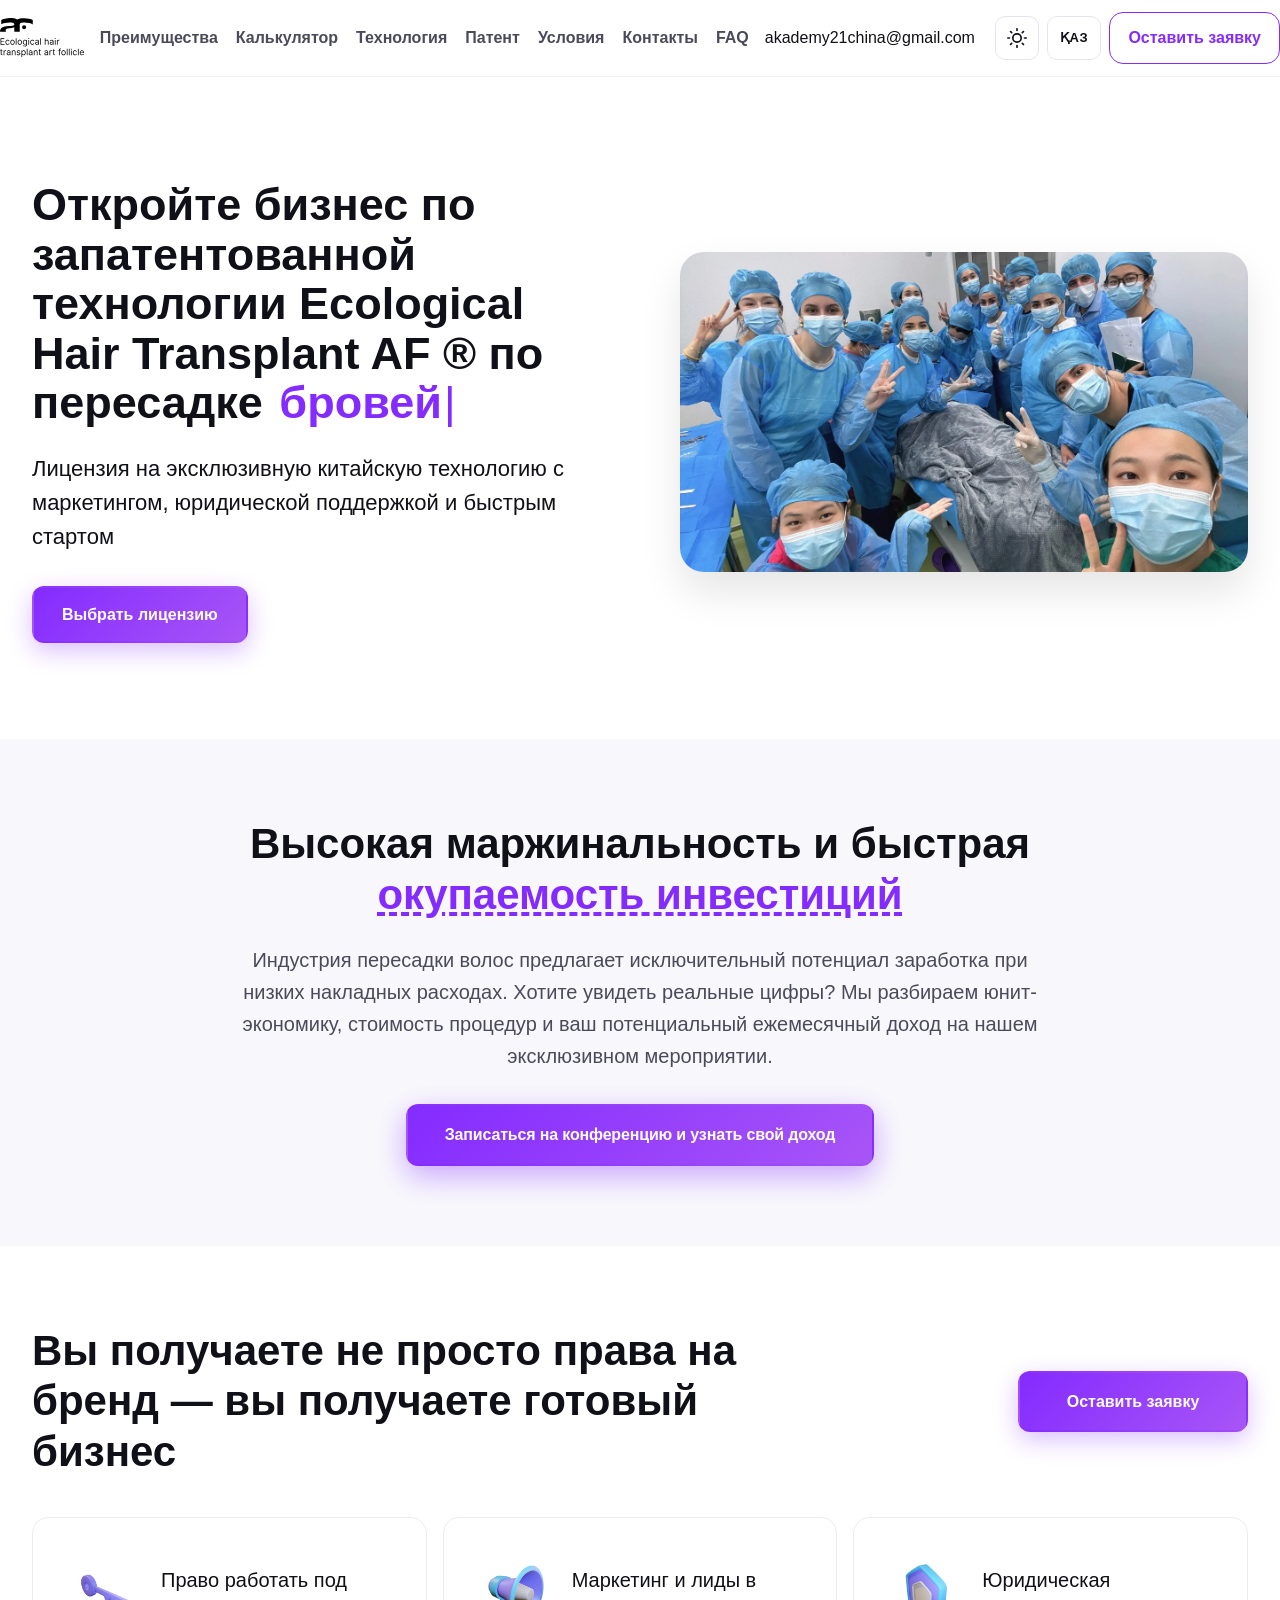
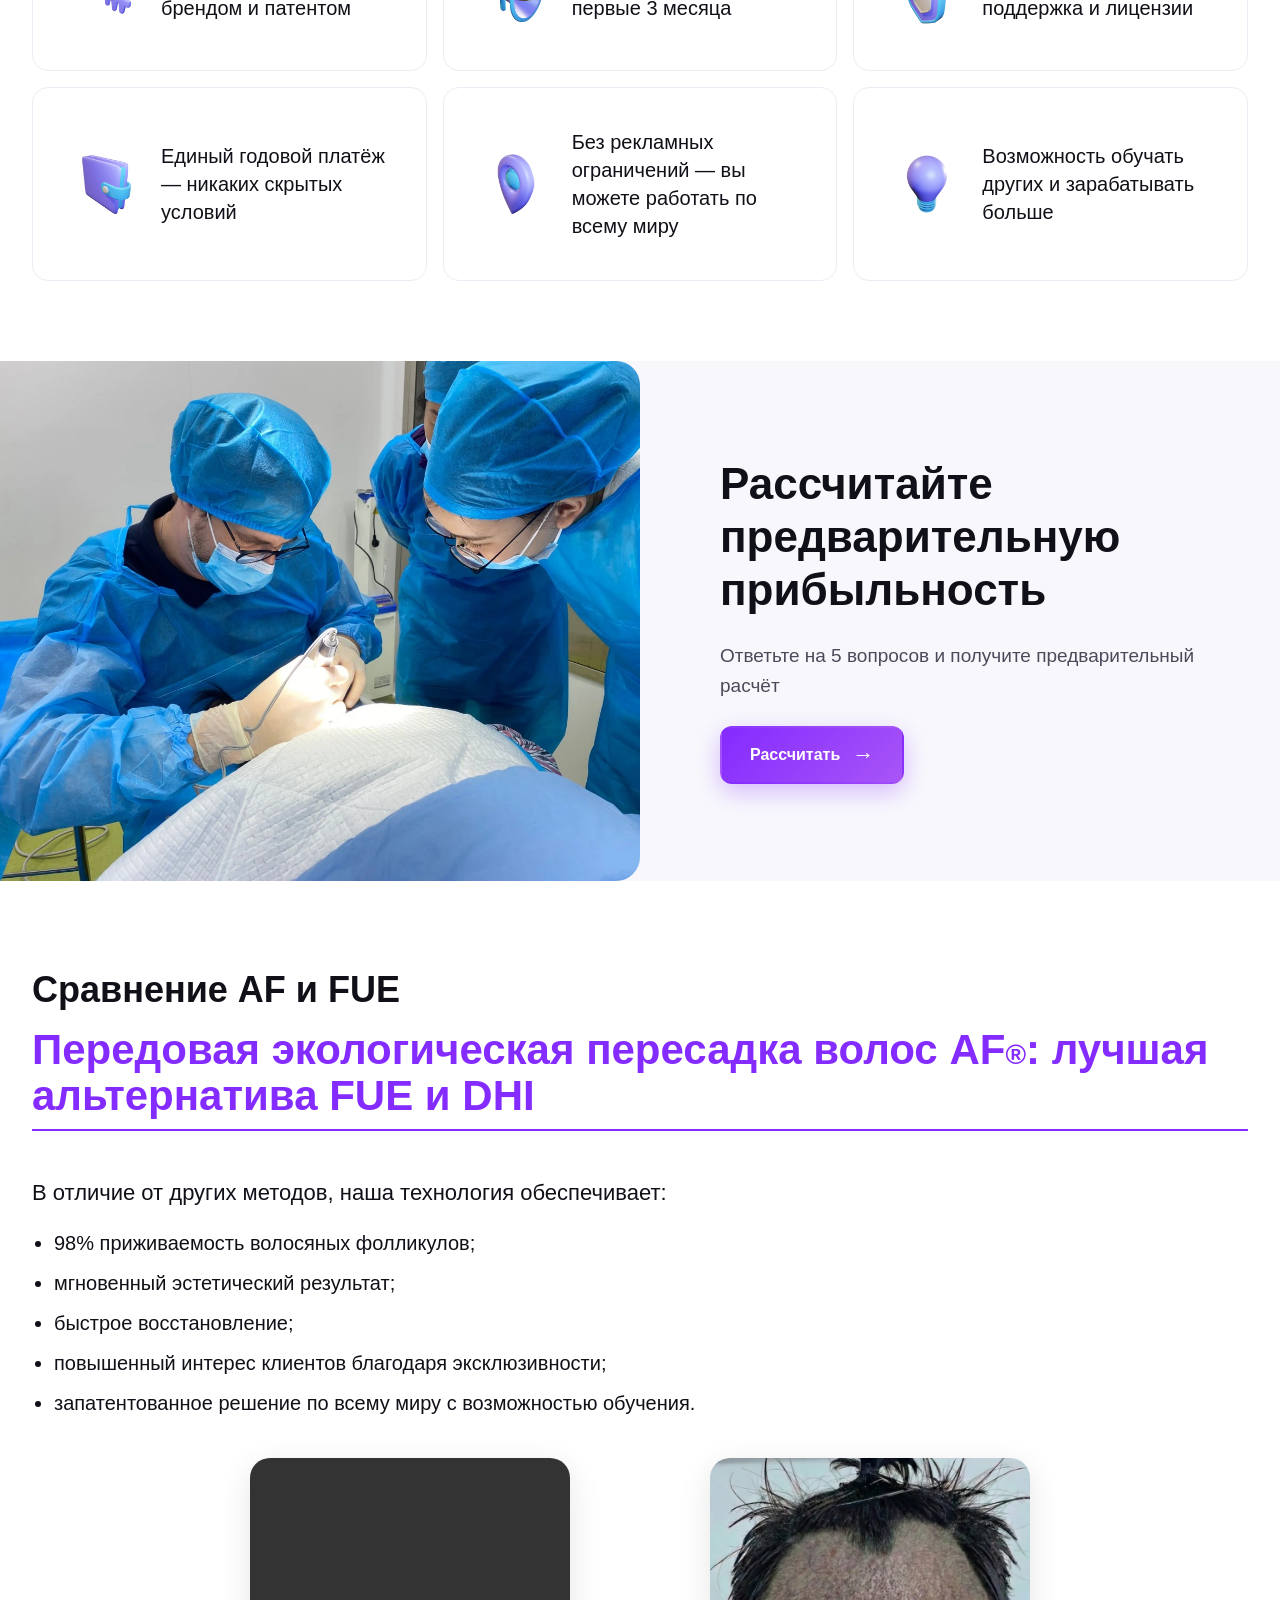
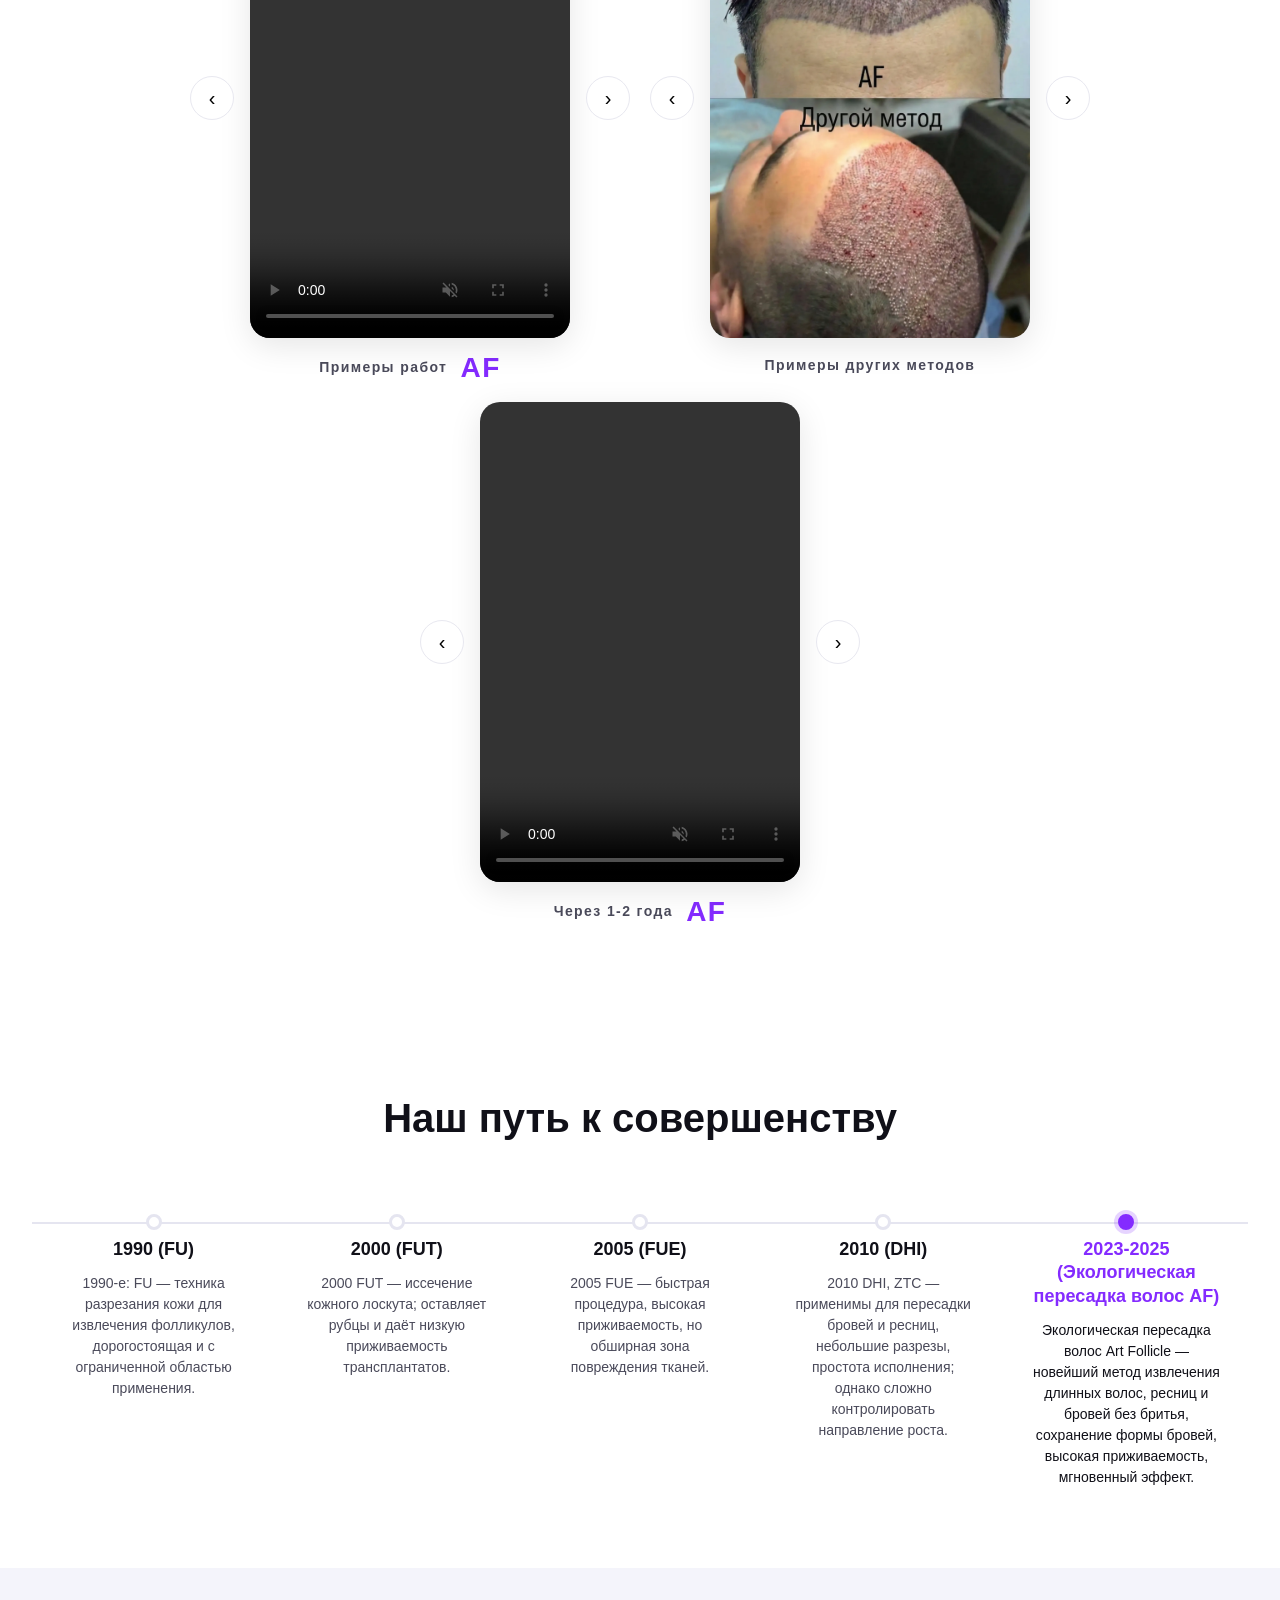
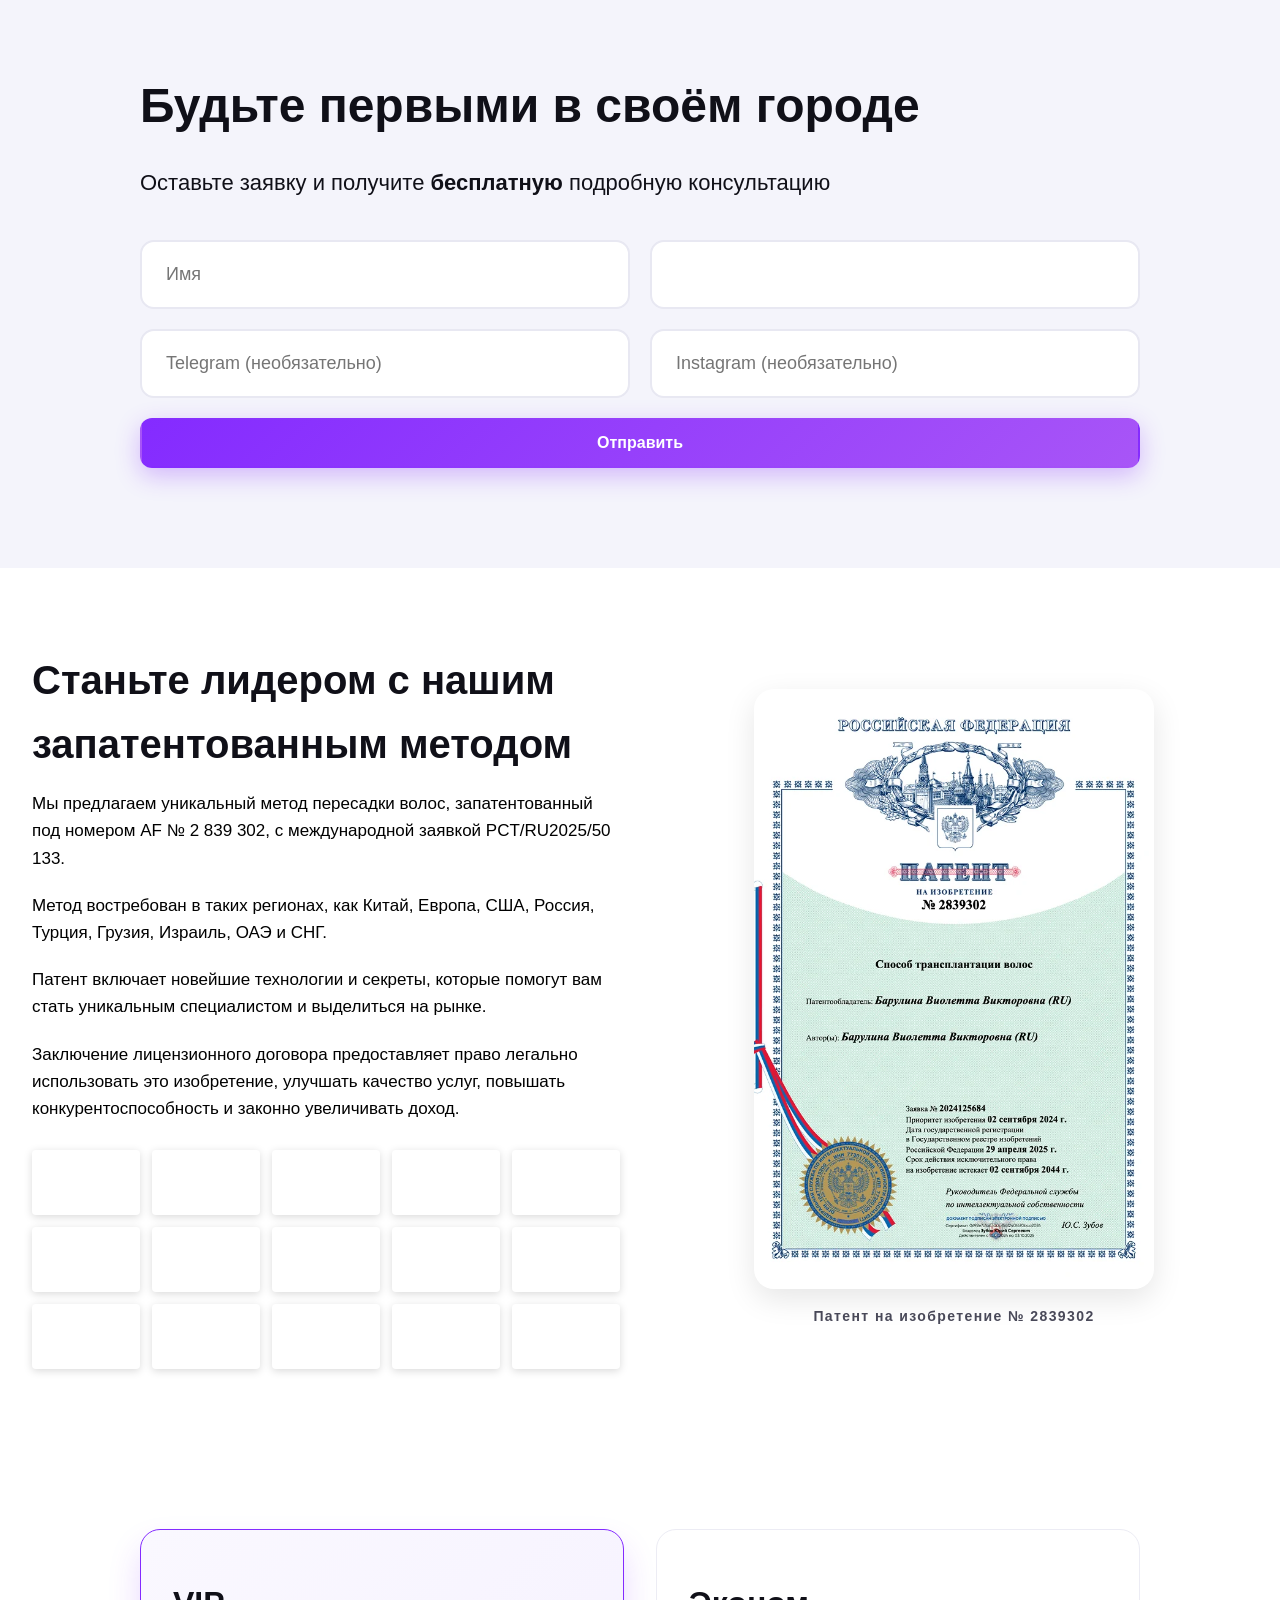
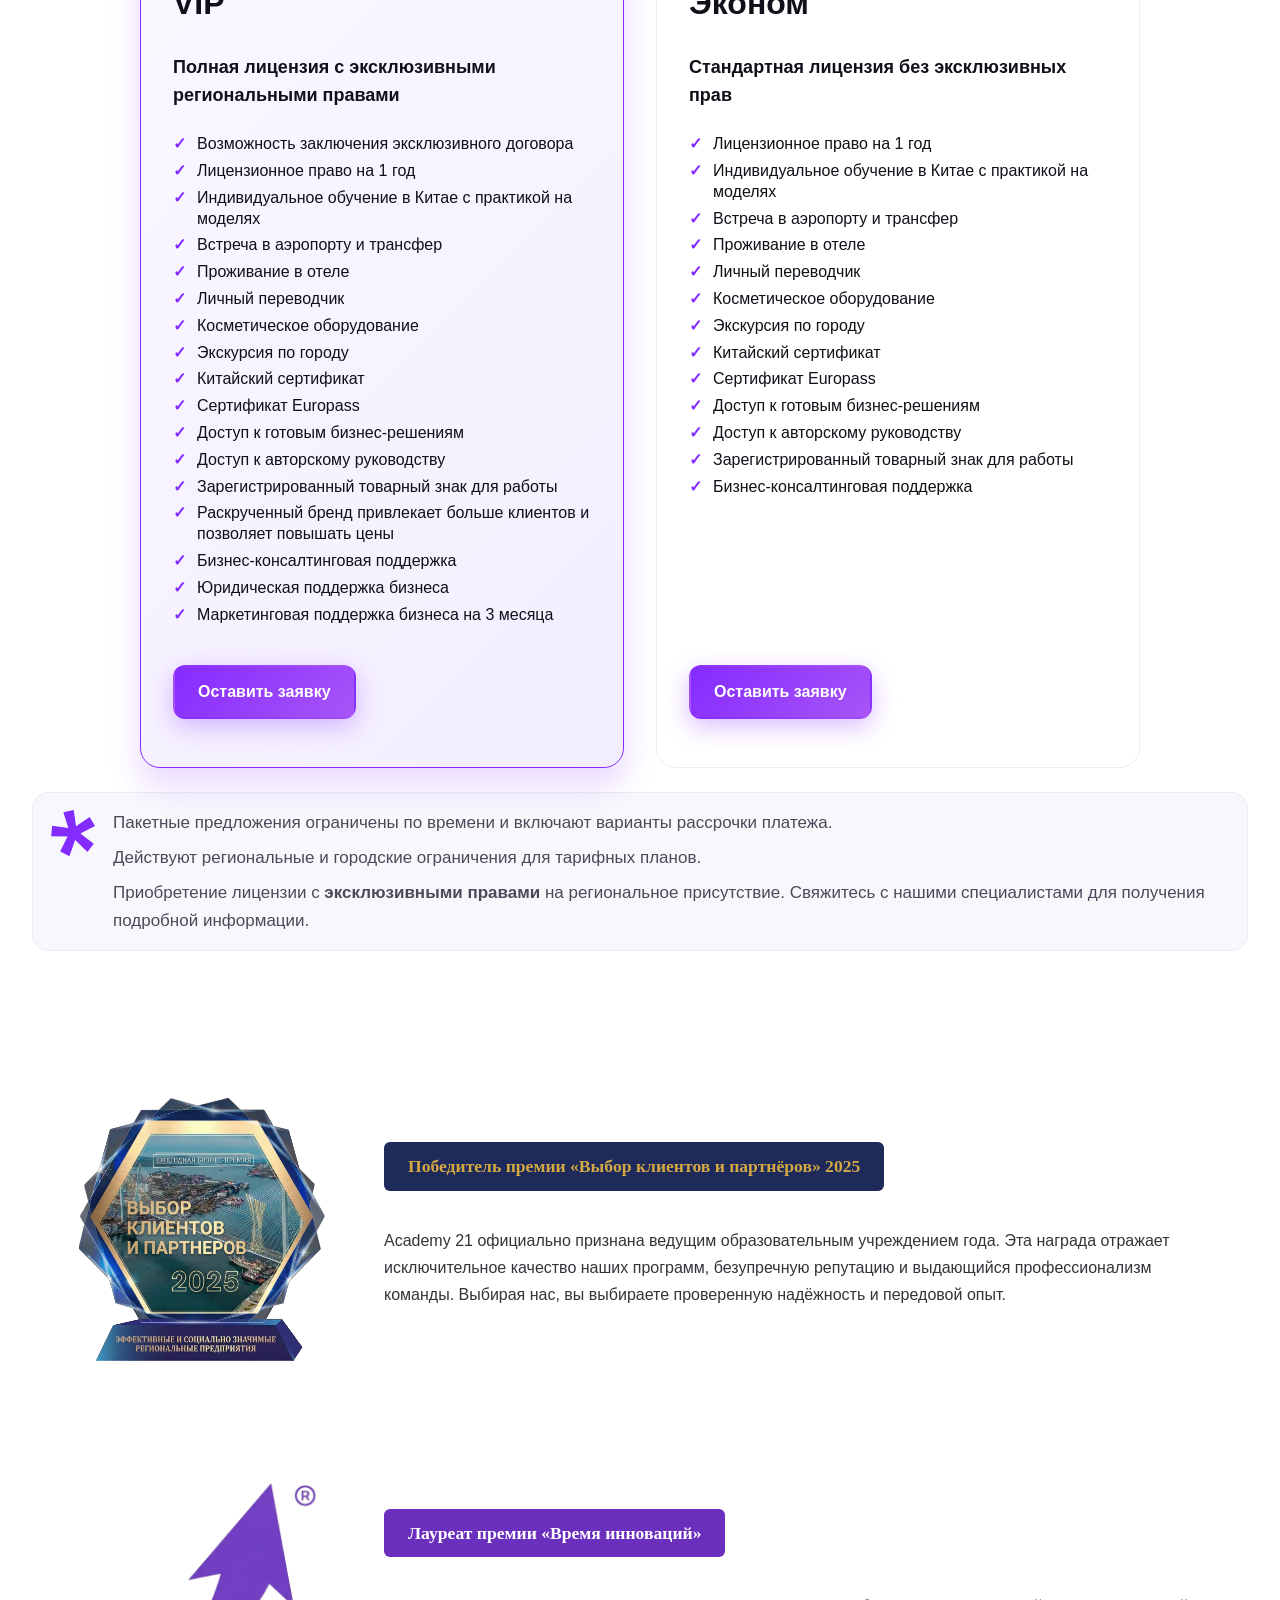
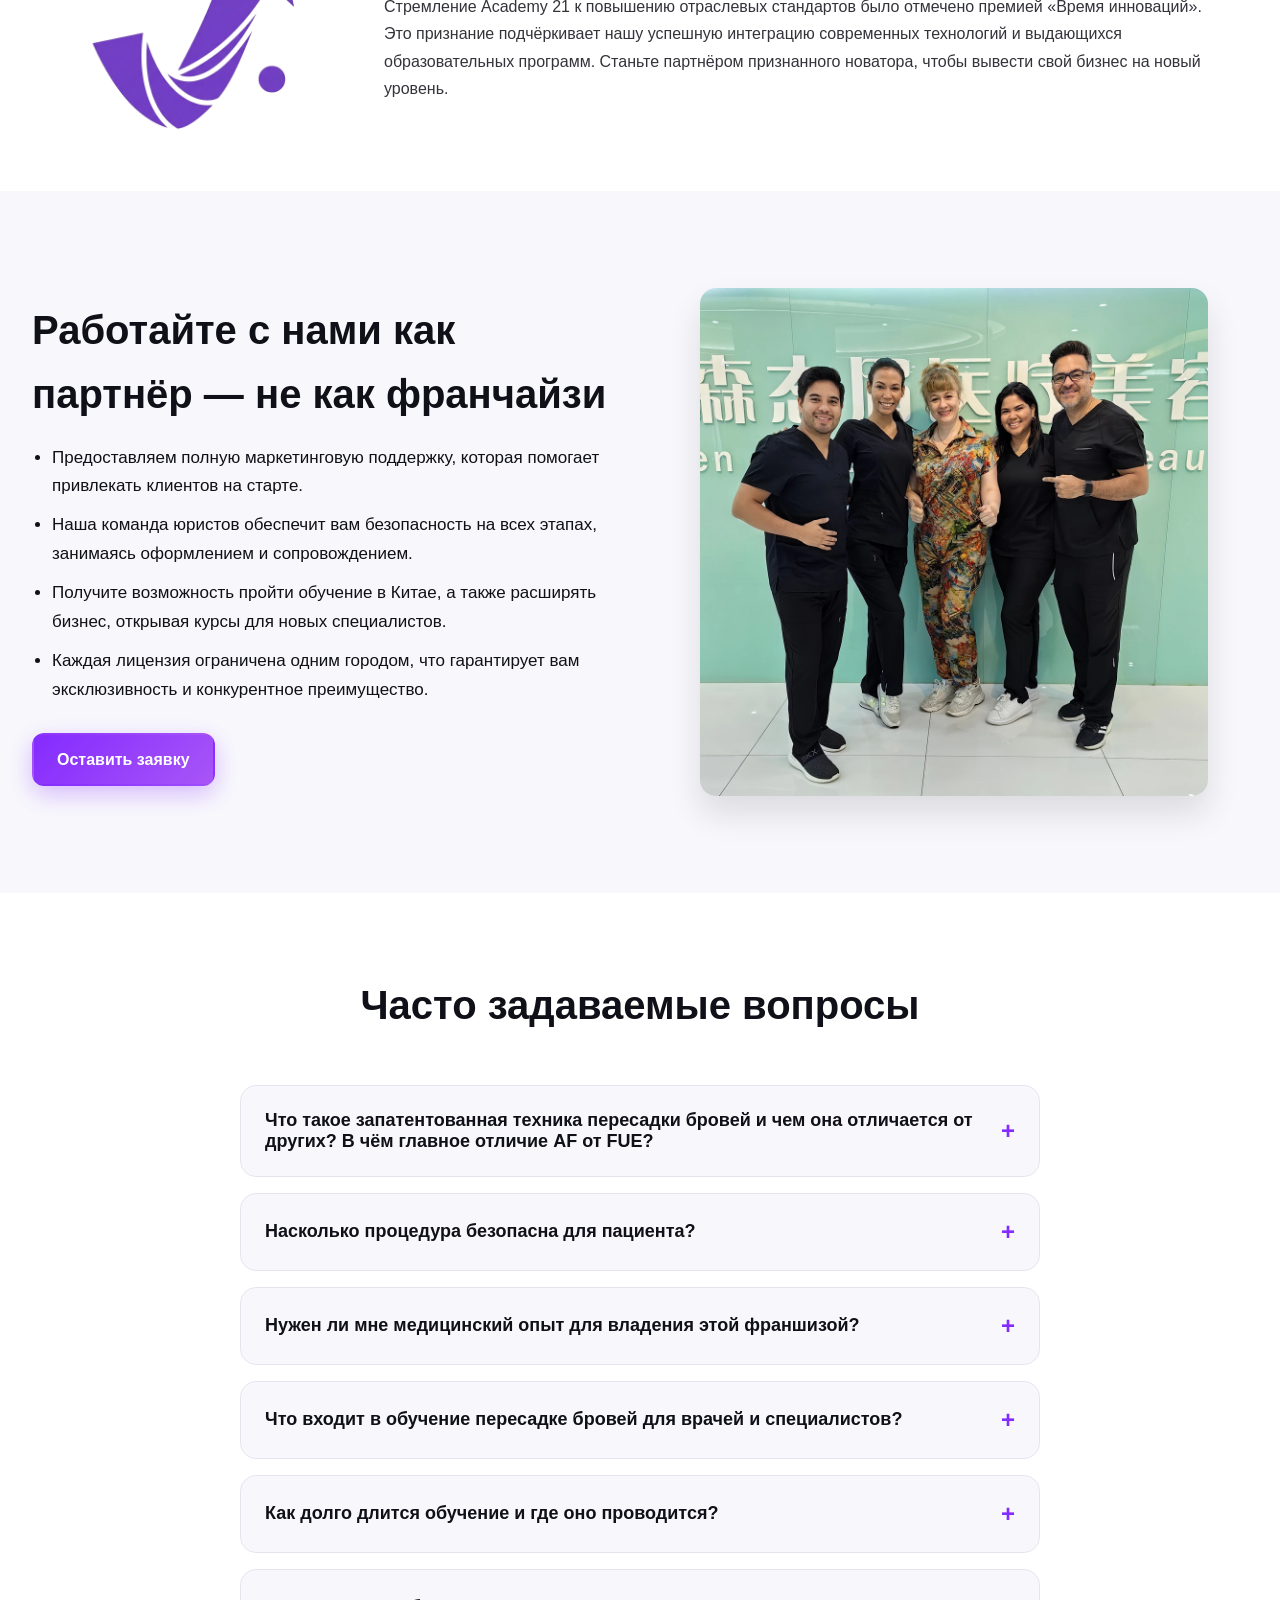
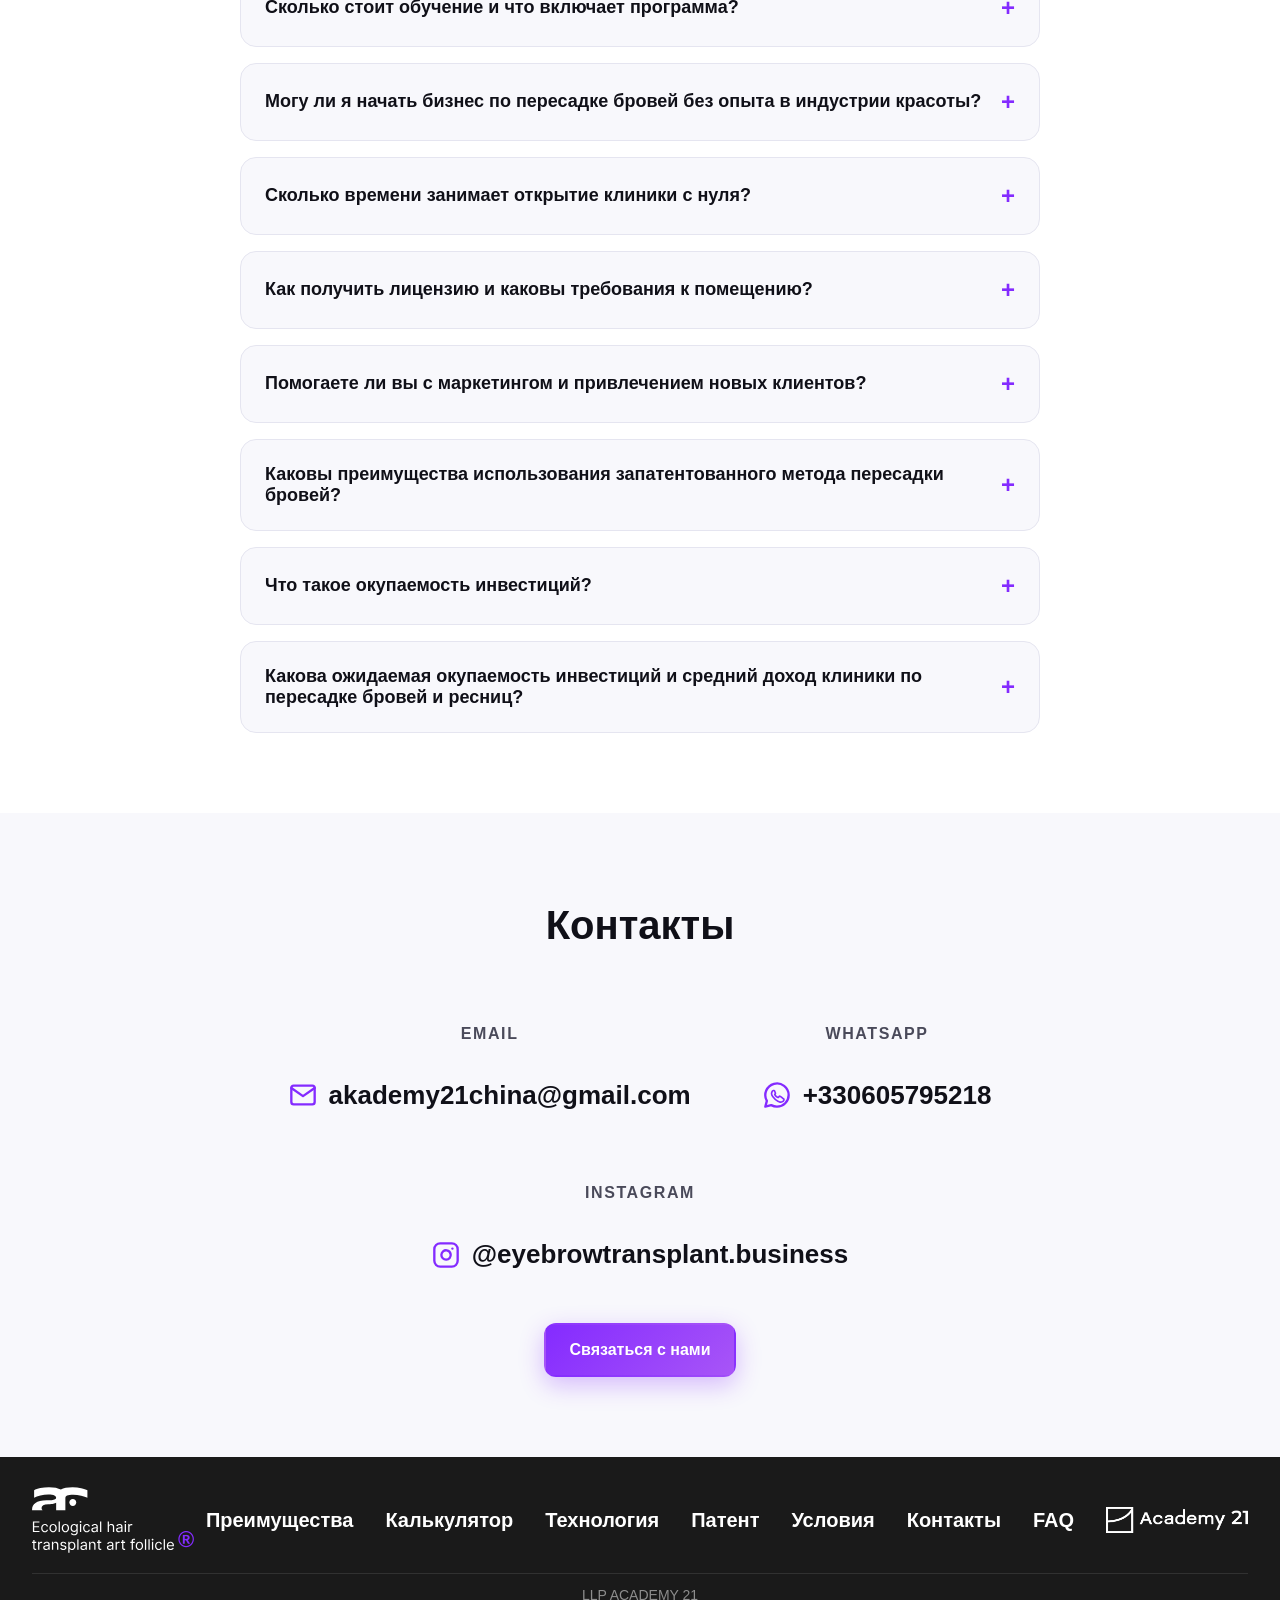
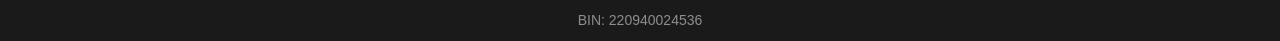
==== commit 62ec0e79: "время инноваций" ====
--- a/index.html
+++ b/index.html
@@ -37,11 +37,12 @@
   <link rel="stylesheet" href="https://cdn.jsdelivr.net/npm/intl-tel-input@24.6.0/build/css/intlTelInput.css" />
   <link rel="stylesheet" href="src/css/style.css?v=1.2" />
   <!-- favicon -->
-  <link rel="icon" type="image/png" href="assets/images/favicon-96x96.png" sizes="96x96" />
-  <link rel="icon" type="image/svg+xml" href="assets/images/favicon.svg" />
-  <link rel="shortcut icon" href="assets/images/favicon.ico" />
-  <link rel="apple-touch-icon" sizes="180x180" href="assets/images/apple-touch-icon.png" />
-  <link rel="manifest" href="assets/images/site.webmanifest" />
+  <link rel="icon" type="image/png" href="/favicon-96x96.png" sizes="96x96" />
+  <link rel="icon" type="image/svg+xml" href="/favicon.svg" />
+  <link rel="shortcut icon" href="/favicon.ico" />
+  <link rel="apple-touch-icon" sizes="180x180" href="/apple-touch-icon.png" />
+  <meta name="apple-mobile-web-app-title" content="Transplant AF" />
+  <link rel="manifest" href="/site.webmanifest" />
 </head>
 
 <body>
@@ -643,6 +644,18 @@
         <div class="award__content">
           <h2 class="award__title" data-i18n="award.title">Победитель премии «Выбор клиентов и партнёров» 2025</h2>
           <p class="award__text" data-i18n="award.text">Academy 21 официально признана ведущим образовательным учреждением года. Эта награда отражает исключительное качество наших программ, безупречную репутацию и выдающийся профессионализм команды. Выбирая нас, вы выбираете проверенную надёжность и передовой опыт.</p>
+        </div>
+      </div>
+    </section>
+    <section class="award award--innovation reveal">
+      <div class="award__inner">
+        <div class="award__media">
+          <img class="award__img" src="assets/images/webp/мяу2.webp"
+            alt="Лауреат премии «Время инноваций»" loading="lazy" />
+        </div>
+        <div class="award__content">
+          <h2 class="award__title award__title--innovation" data-i18n="award2.title">Лауреат премии «Время инноваций»</h2>
+          <p class="award__text" data-i18n="award2.text">Стремление Academy 21 к повышению отраслевых стандартов было отмечено премией «Время инноваций». Это признание подчёркивает нашу успешную интеграцию современных технологий и выдающихся образовательных программ. Станьте партнёром признанного новатора, чтобы вывести свой бизнес на новый уровень.</p>
         </div>
       </div>
     </section>
--- a/src/css/style.css
+++ b/src/css/style.css
@@ -2084,7 +2084,13 @@
   line-height: 1.4;
 }
 
+.award__title--innovation {
+  background: #6b2fbe;
+  color: #ffffff;
+}
+
 .award__text {
+  font-family: "TildaSans", "Arial", sans-serif;
   font-size: 1rem;
   line-height: 1.7;
   color: var(--text-color);
@@ -4298,6 +4304,7 @@
   .tariff-card__subtitle,
   .tariff-card ul,
   .revenue__text,
+  .award__text,
   .partnership__list,
   .timeline__item-description,
   .faq__answer,
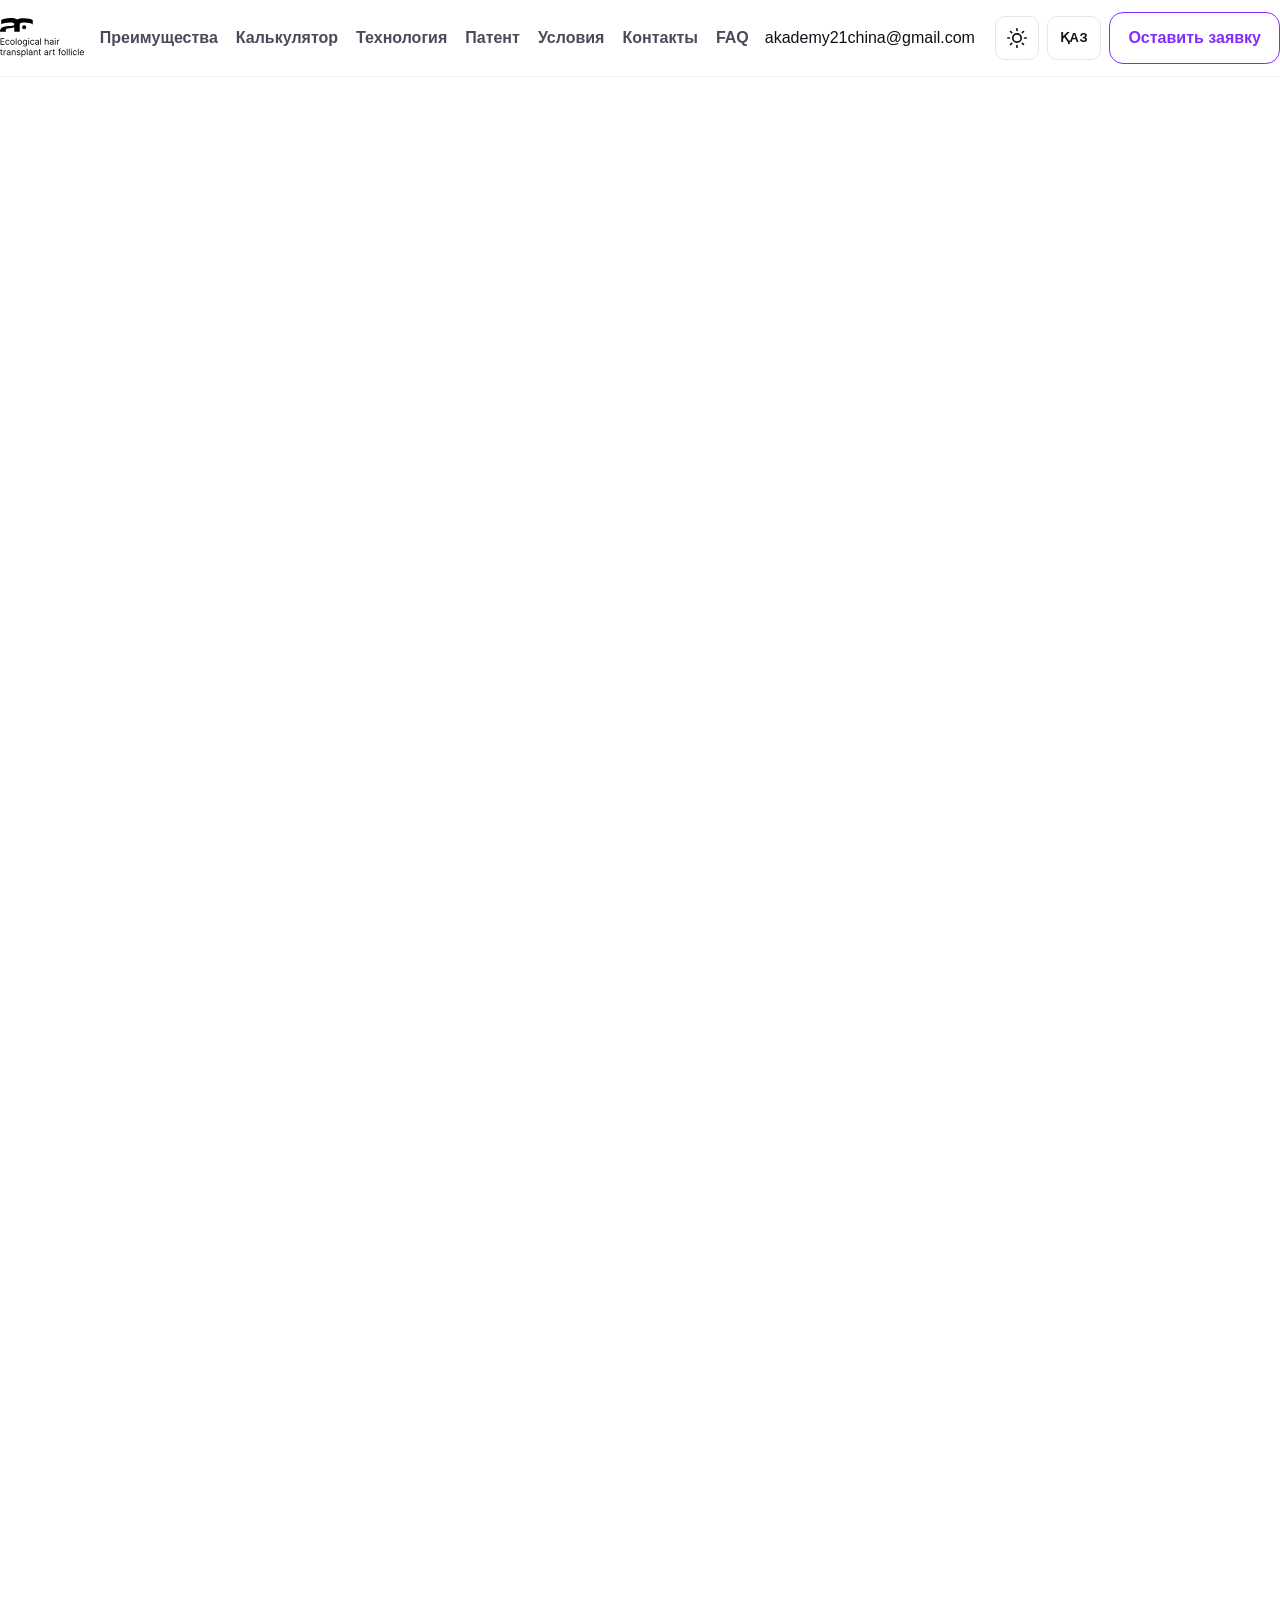
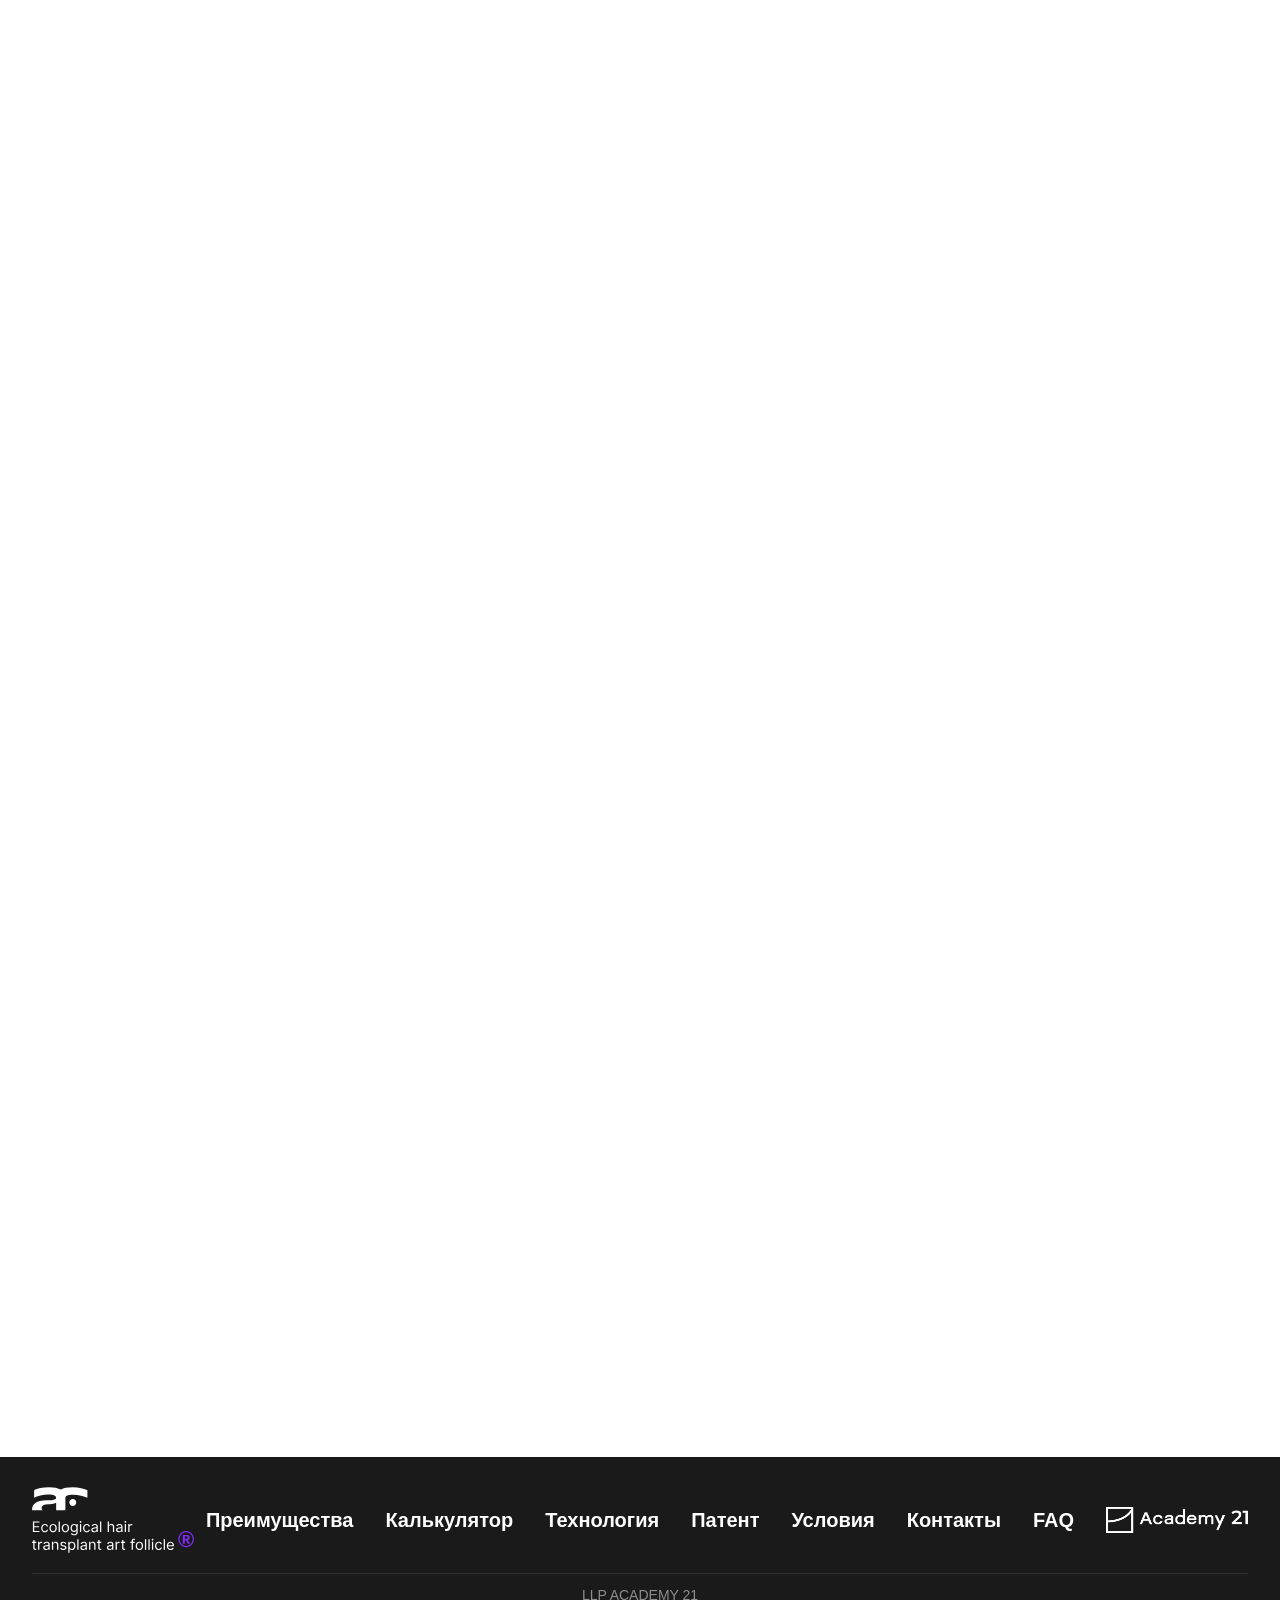
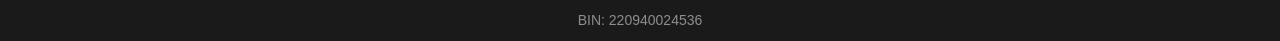
==== commit 77ab547c: "куки" ====
--- a/index.html
+++ b/index.html
@@ -2,6 +2,24 @@
 <html lang="ru">
 
 <head>
+  <!-- Google Consent Mode v2 — default DENIED until user chooses -->
+  <script>
+    window.dataLayer = window.dataLayer || [];
+    function gtag() { dataLayer.push(arguments); }
+    gtag('consent', 'default', {
+      analytics_storage: 'denied',
+      ad_storage: 'denied',
+      ad_user_data: 'denied',
+      ad_personalization: 'denied',
+      wait_for_update: 500
+    });
+  </script>
+  <!-- Google tag (gtag.js) -->
+  <script async src="https://www.googletagmanager.com/gtag/js?id=G-Q7YETVH5J3"></script>
+  <script>
+    gtag('js', new Date());
+    gtag('config', 'G-Q7YETVH5J3');
+  </script>
   <meta charset="utf-8" />
   <meta name="viewport" content="width=device-width, initial-scale=1.0" />
 
@@ -1161,5 +1179,35 @@
       ]
     }
   </script>
+
+  <!-- Cookie Consent Banner -->
+  <div class="cookie-banner" id="cookie-banner" role="dialog" aria-live="polite" aria-label="Cookie consent" hidden>
+    <div class="cookie-banner__inner">
+      <div class="cookie-banner__body">
+        <svg class="cookie-banner__icon" viewBox="0 0 24 24" fill="none" aria-hidden="true"
+          xmlns="http://www.w3.org/2000/svg">
+          <path
+            d="M12 2C6.48 2 2 6.48 2 12s4.48 10 10 10 10-4.48 10-10S17.52 2 12 2zm0 18c-4.41 0-8-3.59-8-8s3.59-8 8-8 8 3.59 8 8-3.59 8-8 8zm-1-13h2v6h-2zm0 8h2v2h-2z"
+            fill="currentColor" />
+        </svg>
+        <p class="cookie-banner__text" data-i18n-html="cookie.text">
+          Мы используем файлы cookie для улучшения работы сайта и анализа трафика.
+          Вы можете принять все cookie или только необходимые для работы сайта.
+          <a class="cookie-banner__link" href="https://ec.europa.eu/info/cookies_en" target="_blank"
+            rel="noopener noreferrer">Подробнее</a>
+        </p>
+      </div>
+      <div class="cookie-banner__actions">
+        <button class="cookie-banner__btn cookie-banner__btn--secondary" id="cookie-essential" type="button"
+          data-i18n="cookie.essential">
+          Только необходимые
+        </button>
+        <button class="cookie-banner__btn cookie-banner__btn--primary" id="cookie-accept" type="button"
+          data-i18n="cookie.accept">
+          Принять все
+        </button>
+      </div>
+    </div>
+  </div>
 </body>
 </html>
--- a/src/css/style.css
+++ b/src/css/style.css
@@ -4331,13 +4331,154 @@
   .lightbox {
     transition: none;
   }
-  
+
   .lightbox__content {
     transition: none;
   }
-  
+
   .lightbox__image {
     transition: none;
   }
 }
 
+
+/* ====== Cookie Consent Banner ====== */
+.cookie-banner {
+  position: fixed;
+  bottom: 0;
+  left: 0;
+  right: 0;
+  z-index: 9999;
+  background: rgba(255, 255, 255, 0.97);
+  border-top: 1px solid rgba(0, 0, 0, 0.08);
+  box-shadow: 0 -4px 24px rgba(0, 0, 0, 0.08);
+  padding: 20px 0;
+  transform: translateY(100%);
+  transition: transform 0.4s cubic-bezier(0.4, 0, 0.2, 1);
+  will-change: transform;
+}
+
+[data-theme="dark"] .cookie-banner {
+  background: rgba(18, 18, 28, 0.97);
+  border-top-color: rgba(255, 255, 255, 0.1);
+  box-shadow: 0 -4px 24px rgba(0, 0, 0, 0.4);
+}
+
+.cookie-banner.is-visible {
+  transform: translateY(0);
+}
+
+.cookie-banner__inner {
+  max-width: 1200px;
+  margin: 0 auto;
+  padding: 0 24px;
+  display: flex;
+  align-items: center;
+  gap: 24px;
+  flex-wrap: wrap;
+}
+
+.cookie-banner__body {
+  display: flex;
+  align-items: flex-start;
+  gap: 12px;
+  flex: 1;
+  min-width: 0;
+}
+
+.cookie-banner__icon {
+  flex-shrink: 0;
+  width: 22px;
+  height: 22px;
+  color: var(--primary-color, #842bff);
+  margin-top: 2px;
+}
+
+.cookie-banner__text {
+  margin: 0;
+  font-size: 14px;
+  line-height: 1.55;
+  color: var(--muted-color, #6b7280);
+}
+
+.cookie-banner__link {
+  color: var(--primary-color, #842bff);
+  text-decoration: underline;
+  text-underline-offset: 3px;
+  white-space: nowrap;
+}
+
+.cookie-banner__link:hover {
+  opacity: 0.8;
+}
+
+.cookie-banner__actions {
+  display: flex;
+  gap: 12px;
+  flex-shrink: 0;
+}
+
+.cookie-banner__btn {
+  flex: 1 1 auto;
+  min-width: 140px;
+  padding: 10px 20px;
+  border: none;
+  border-radius: 10px;
+  cursor: pointer;
+  font-size: 14px;
+  font-weight: 600;
+  font-family: inherit;
+  transition: background 0.2s, transform 0.15s, box-shadow 0.2s;
+  letter-spacing: 0.01em;
+}
+
+.cookie-banner__btn:focus-visible {
+  outline: 3px solid var(--primary-color, #842bff);
+  outline-offset: 3px;
+}
+
+.cookie-banner__btn--secondary {
+  background: transparent;
+  color: var(--primary-color, #842bff);
+}
+
+.cookie-banner__btn--secondary:hover {
+  background: rgba(132, 43, 255, 0.08);
+  transform: translateY(-1px);
+}
+
+.cookie-banner__btn--primary {
+  background: var(--primary-color, #842bff);
+  color: #ffffff;
+}
+
+.cookie-banner__btn--primary:hover {
+  background: var(--primary-hover, #6a1fe0);
+  box-shadow: 0 4px 16px rgba(132, 43, 255, 0.35);
+  transform: translateY(-1px);
+}
+
+@media (max-width: 600px) {
+  .cookie-banner__inner {
+    flex-direction: column;
+    align-items: stretch;
+    gap: 16px;
+    padding: 0 16px;
+  }
+
+  .cookie-banner__actions {
+    width: 100%;
+  }
+
+  .cookie-banner__btn {
+    flex: 1;
+    text-align: center;
+  }
+}
+
+@media (prefers-reduced-motion: reduce) {
+  .cookie-banner {
+    transition: none;
+  }
+}
+
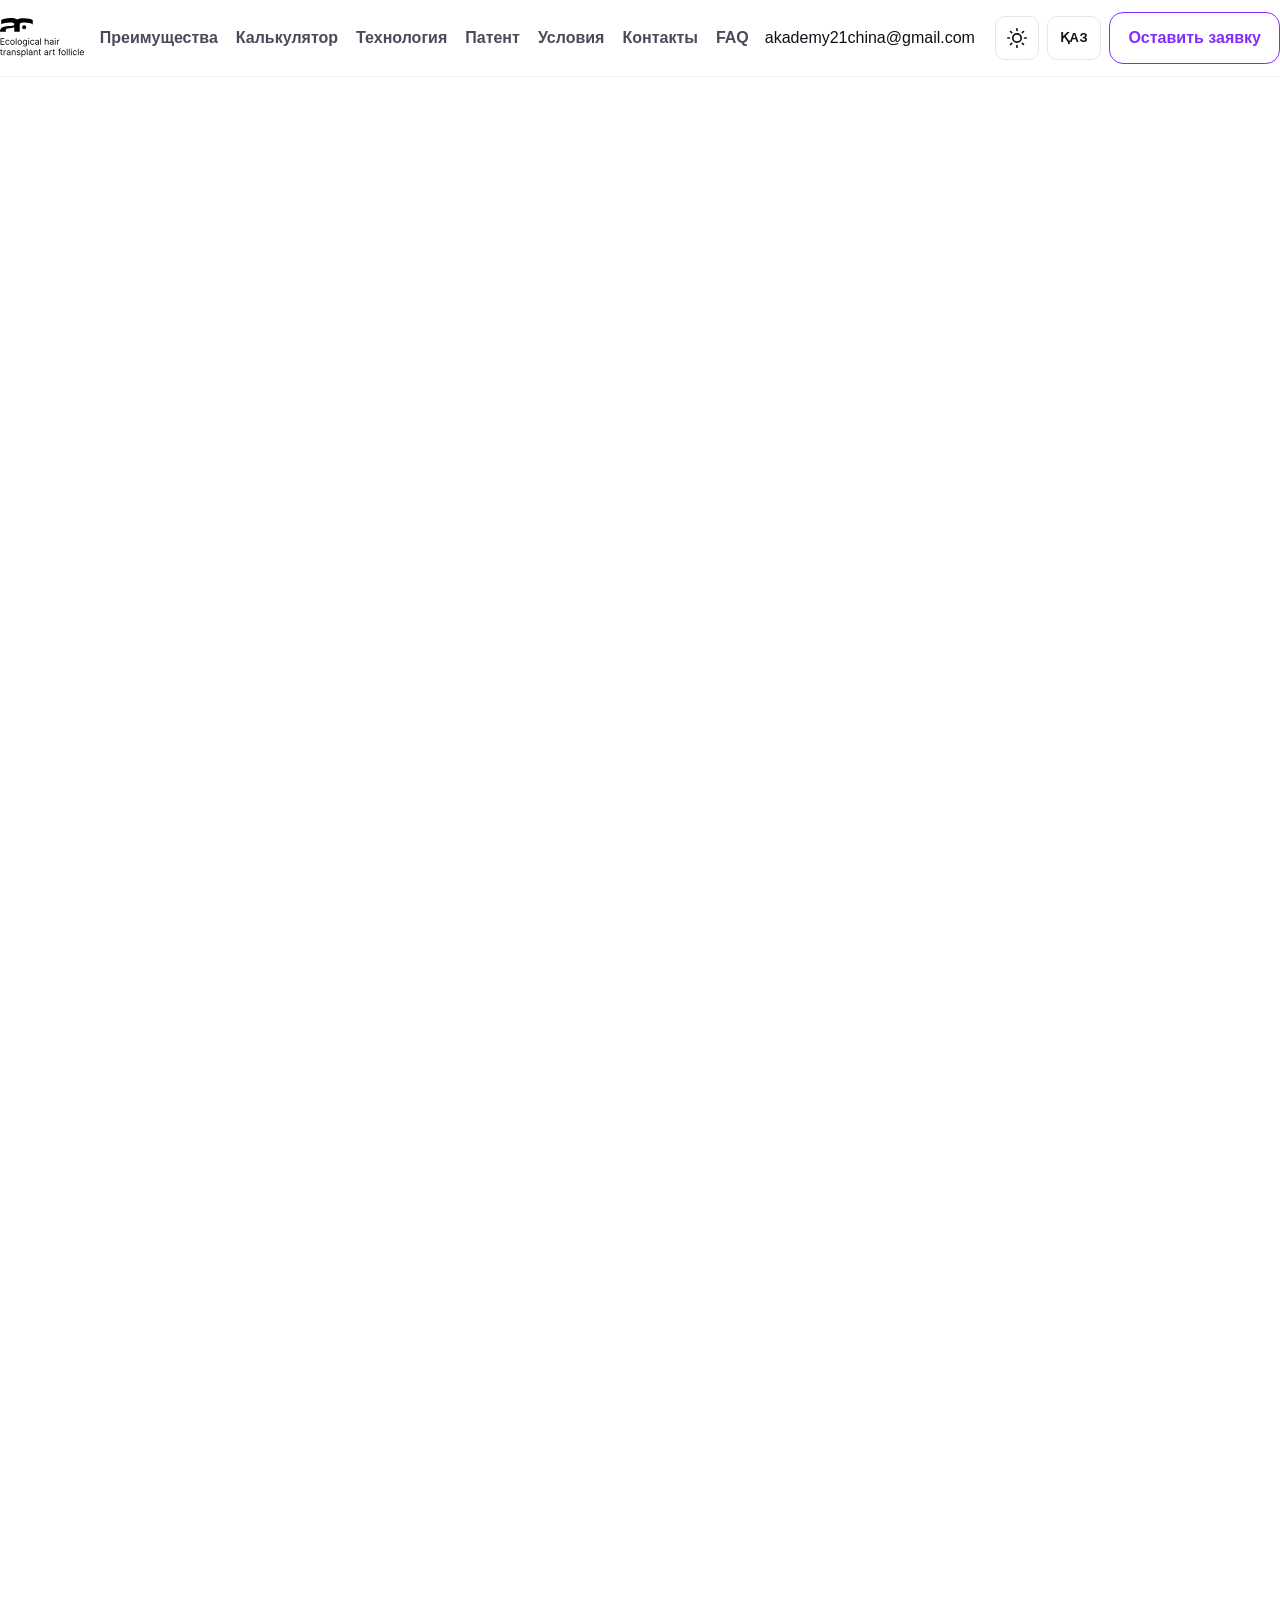
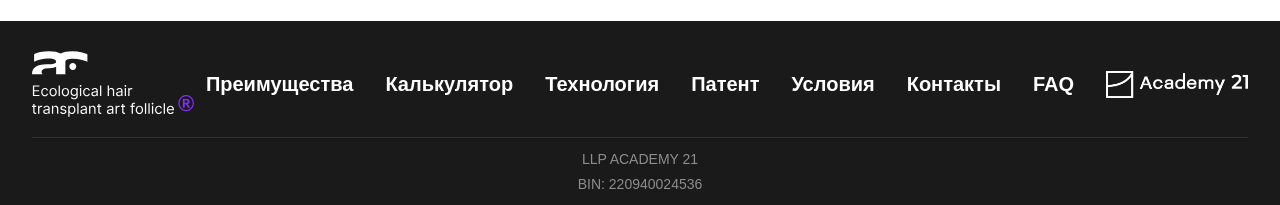
==== commit 34555cbf: "фикс хэдера" ====
--- a/index.html
+++ b/index.html
@@ -2,6 +2,7 @@
 <html lang="ru">
 
 <head>
+  <script>document.documentElement.classList.add('js-ready');</script>
   <!-- Google Consent Mode v2 — default DENIED until user chooses -->
   <script>
     window.dataLayer = window.dataLayer || [];
@@ -870,7 +871,7 @@
                     d="M17.4 14.6c-.3-.2-1.7-1-2-1.1-.3-.1-.5-.1-.7.2-.2.3-.8 1-.9 1.2-.2.2-.3.2-.6.1s-1.2-.4-2.3-1.4c-.9-.8-1.4-1.7-1.6-2-.2-.3 0-.5.1-.6s.3-.3.4-.5c.1-.1.2-.3.3-.5s0-.4-.1-.6c-.1-.2-.7-1.7-1-2.4-.3-.6-.6-.5-.8-.5s-.4 0-.7 0-.7.3-1 .6c-.3.4-1.2 1.3-1.2 3.1s1.3 3.5 1.5 3.8c.2.2 2.6 4 6.3 5.7.9.4 1.6.6 2.1.8.9.3 1.8.2 2.5.1.7-.1 2.3-.9 2.6-1.8.3-.9.3-1.7.2-1.8-.1-.1-.3-.2-.6-.3Z">
                   </path>
                 </svg>
-                +330605795218
+                +77053728002
               </a>
             </div>
             <div class="contacts__item">
@@ -890,47 +891,17 @@
               <a class="button button--primary" href="#formpatent" data-i18n="contacts.cta">Связаться с нами</a>
             </div>
           </div>
-          <div class="contacts__addresses" style="display: none">
-            <!-- ADDRESSES (раскомментировать для восстановления):
+          <div class="contacts__addresses">
             <div class="contacts__address-card">
               <div class="contacts__address-header">
-                <span class="fi fi-ae"></span>
-                <h3 class="contacts__address-title">Обучение пересадке бровей в Дубае</h3>
-              </div>
-              <p class="contacts__address-text">Cayan Tower - King Salman Bin Abdulaziz Al Saud St - Marsa Dubai - Dubai
-                Marina</p>
-              <a class="contacts__map-link" href="https://share.google/mNq7M7kveahx67oe5" target="_blank"
-                rel="noopener noreferrer">Посмотреть на карте</a>
-            </div>
-            <div class="contacts__address-card">
-              <div class="contacts__address-header">
-                <span class="fi fi-ae"></span>
-                <h3 class="contacts__address-title">Обучение пересадке волос в Дубае</h3>
-              </div>
-              <p class="contacts__address-text">Sage, 136 Jumeirah Street Villa 23</p>
-              <a class="contacts__map-link" href="https://maps.google.com/?q=Sage, 136 Jumeirah Street Villa 23 Dubai"
+                <span class="fi fi-kz"></span>
+                <h3 class="contacts__address-title">Офис в Алматы</h3>
+              </div>
+              <p class="contacts__address-text">Казахстан, г. Алматы, Муканова, 113</p>
+              <a class="contacts__map-link"
+                href="https://maps.google.com/?q=Алматы,+Муканова+113,+Казахстан"
                 target="_blank" rel="noopener noreferrer">Посмотреть на карте</a>
             </div>
-            <div class="contacts__address-card">
-              <div class="contacts__address-header">
-                <span class="fi fi-de"></span>
-                <h3 class="contacts__address-title">Обучение пересадке волос в Берлине</h3>
-              </div>
-              <p class="contacts__address-text">Berlin Business Location Center, Fasanenstraße 85, 10623 Berlin</p>
-              <a class="contacts__map-link"
-                href="https://maps.google.com/?q=Berlin+Business+Location+Center,+Fasanenstraße+85,+10623+Berlin,+Germany"
-                target="_blank" rel="noopener noreferrer">Посмотреть на карте</a>
-            </div>
-            <div class="contacts__address-card">
-              <div class="contacts__address-header">
-                <span class="fi fi-tr"></span>
-                <h3 class="contacts__address-title">Обучение пересадке бровей в Стамбуле</h3>
-              </div>
-              <p class="contacts__address-text">Kağıthane/İstanbul, DAP VADISI Z офис</p>
-              <a class="contacts__map-link" href="https://share.google/UMLCbQXN4Ak62IVrk" target="_blank"
-                rel="noopener noreferrer">Посмотреть на карте</a>
-            </div>
-            -->
           </div>
         </div>
       </div>
@@ -1087,9 +1058,10 @@
           "telephone": "+77053728002",
           "address": {
             "@type": "PostalAddress",
-            "addressCountry": "KZ",
+            "streetAddress": "Муканова, 113",
             "addressLocality": "Алматы",
-            "addressRegion": "Казахстан"
+            "addressRegion": "Казахстан",
+            "addressCountry": "KZ"
           },
           "contactPoint": {
             "@type": "ContactPoint",
--- a/src/css/style.css
+++ b/src/css/style.css
@@ -2013,12 +2013,12 @@
   color: var(--primary-color);
 }
 
-/* Reveal animations */
-.reveal,
-.reveal-item {
+/* Reveal animations — only hide when JS is confirmed working */
+.js-ready .reveal,
+.js-ready .reveal-item {
   opacity: 0;
   transform: translateY(30px);
-  transition: opacity 0.7s cubic-bezier(0.4, 0, 0.2, 1), 
+  transition: opacity 0.7s cubic-bezier(0.4, 0, 0.2, 1),
               transform 0.7s cubic-bezier(0.4, 0, 0.2, 1);
 }
 
@@ -2029,12 +2029,12 @@
 }
 
 /* Staggered children animation */
-.reveal-item:nth-child(1) { transition-delay: 0.1s; }
-.reveal-item:nth-child(2) { transition-delay: 0.2s; }
-.reveal-item:nth-child(3) { transition-delay: 0.3s; }
-.reveal-item:nth-child(4) { transition-delay: 0.4s; }
-.reveal-item:nth-child(5) { transition-delay: 0.5s; }
-.reveal-item:nth-child(6) { transition-delay: 0.6s; }
+.js-ready .reveal-item:nth-child(1) { transition-delay: 0.1s; }
+.js-ready .reveal-item:nth-child(2) { transition-delay: 0.2s; }
+.js-ready .reveal-item:nth-child(3) { transition-delay: 0.3s; }
+.js-ready .reveal-item:nth-child(4) { transition-delay: 0.4s; }
+.js-ready .reveal-item:nth-child(5) { transition-delay: 0.5s; }
+.js-ready .reveal-item:nth-child(6) { transition-delay: 0.6s; }
 
 /* Award Section */
 .award {
@@ -2384,10 +2384,10 @@
   color: var(--text-color);
 }
 
-.patent__media.reveal-item {
+.js-ready .patent__media.reveal-item {
   opacity: 0;
   transform: translateX(80px);
-  transition: opacity 0.9s cubic-bezier(0.4, 0, 0.2, 1), 
+  transition: opacity 0.9s cubic-bezier(0.4, 0, 0.2, 1),
               transform 0.9s cubic-bezier(0.4, 0, 0.2, 1);
 }
 
@@ -4002,7 +4002,9 @@
 
 .contacts__grid {
   display: flex;
-  justify-content: center;
+  flex-direction: column;
+  align-items: center;
+  gap: 48px;
 }
 
 .contacts__info {
@@ -4062,19 +4064,20 @@
 }
 
 .contacts__addresses {
-  display: grid;
-  grid-template-columns: repeat(auto-fit, minmax(280px, 1fr));
+  display: flex;
+  justify-content: center;
   gap: 24px;
 }
 
 .contacts__address-card {
   background: var(--surface-color);
-  padding: 24px;
-  border-radius: 16px;
+  padding: 16px 20px;
+  border-radius: 12px;
   border: 1px solid var(--border-color);
   display: flex;
   flex-direction: column;
-  gap: 12px;
+  gap: 8px;
+  max-width: 320px;
   transition: transform 0.3s ease, box-shadow 0.3s ease;
 }
 
@@ -4097,15 +4100,15 @@
 
 .contacts__address-title {
   margin: 0;
-  font-size: 18px;
+  font-size: 16px;
   font-weight: 700;
 }
 
 .contacts__address-text {
   margin: 0;
-  font-size: 15px;
+  font-size: 13px;
   color: var(--muted-color);
-  line-height: 1.5;
+  line-height: 1.4;
 }
 
 .contacts__map-link {
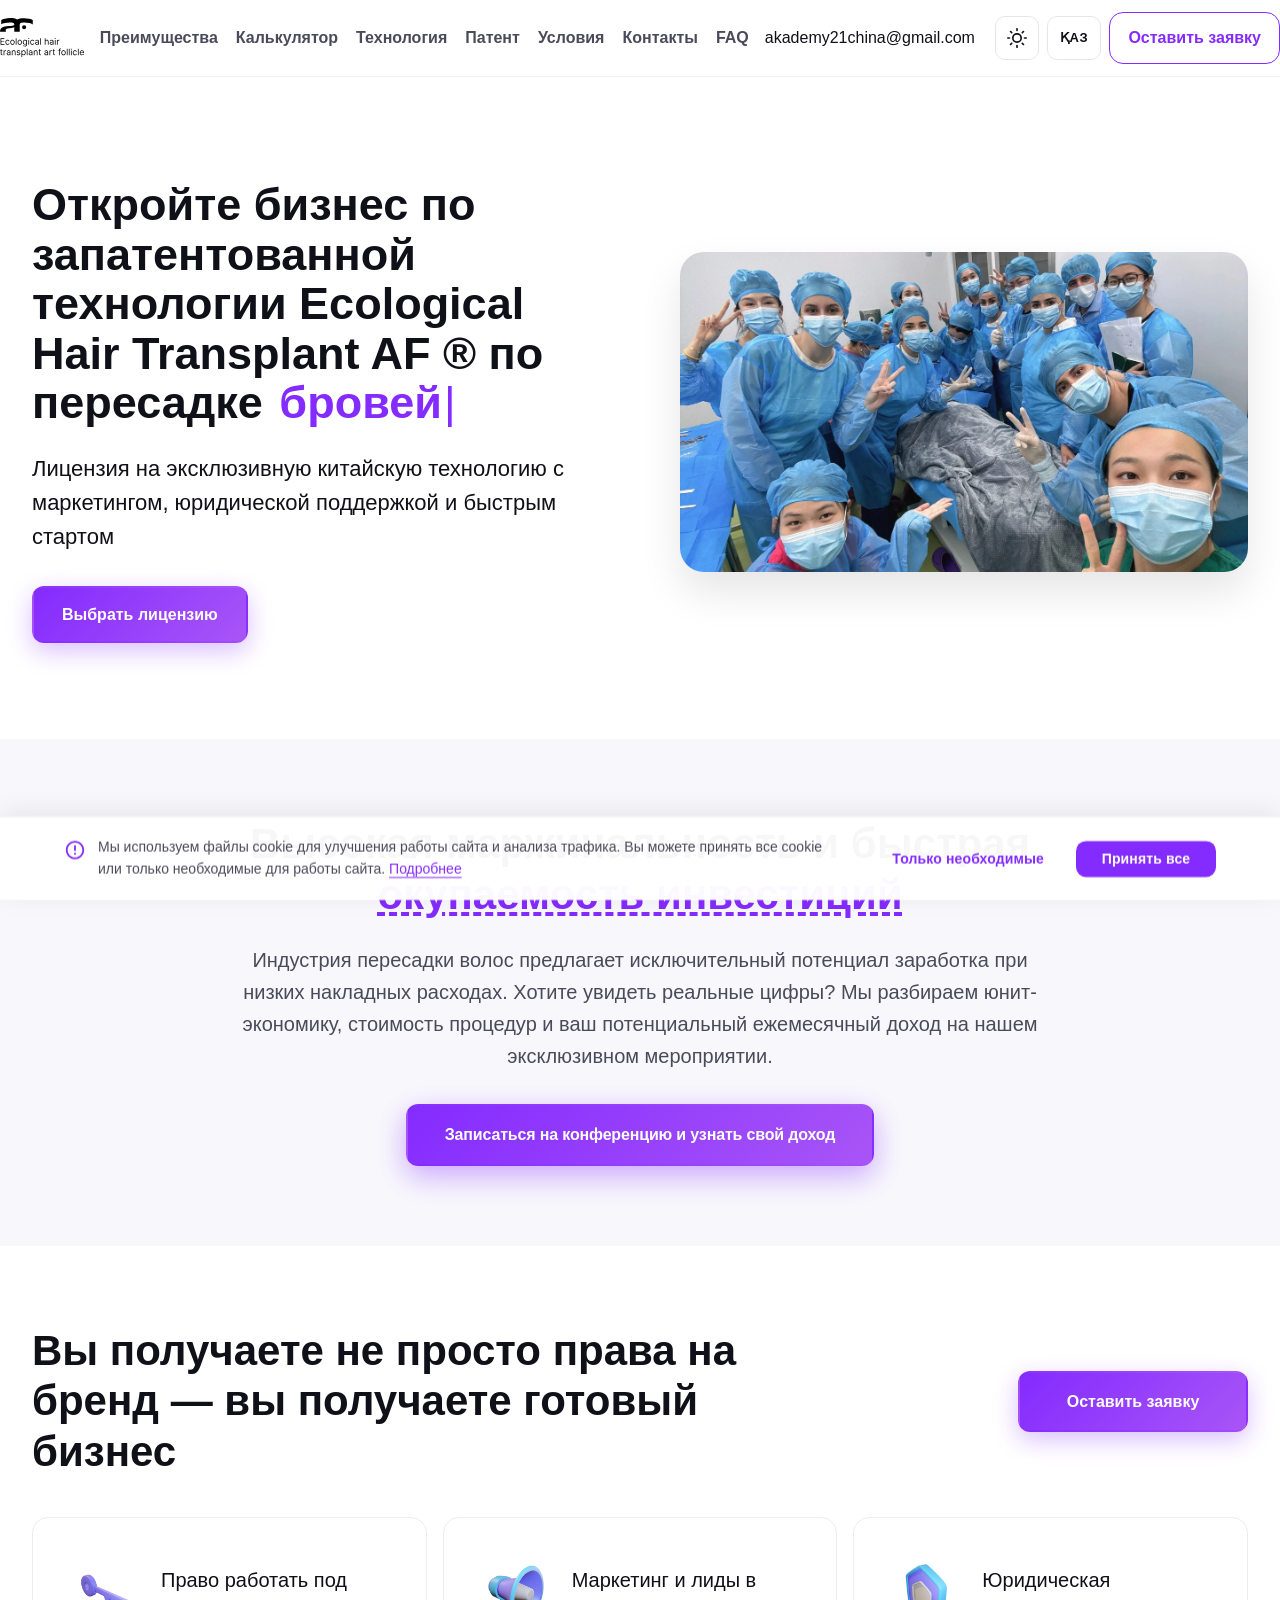
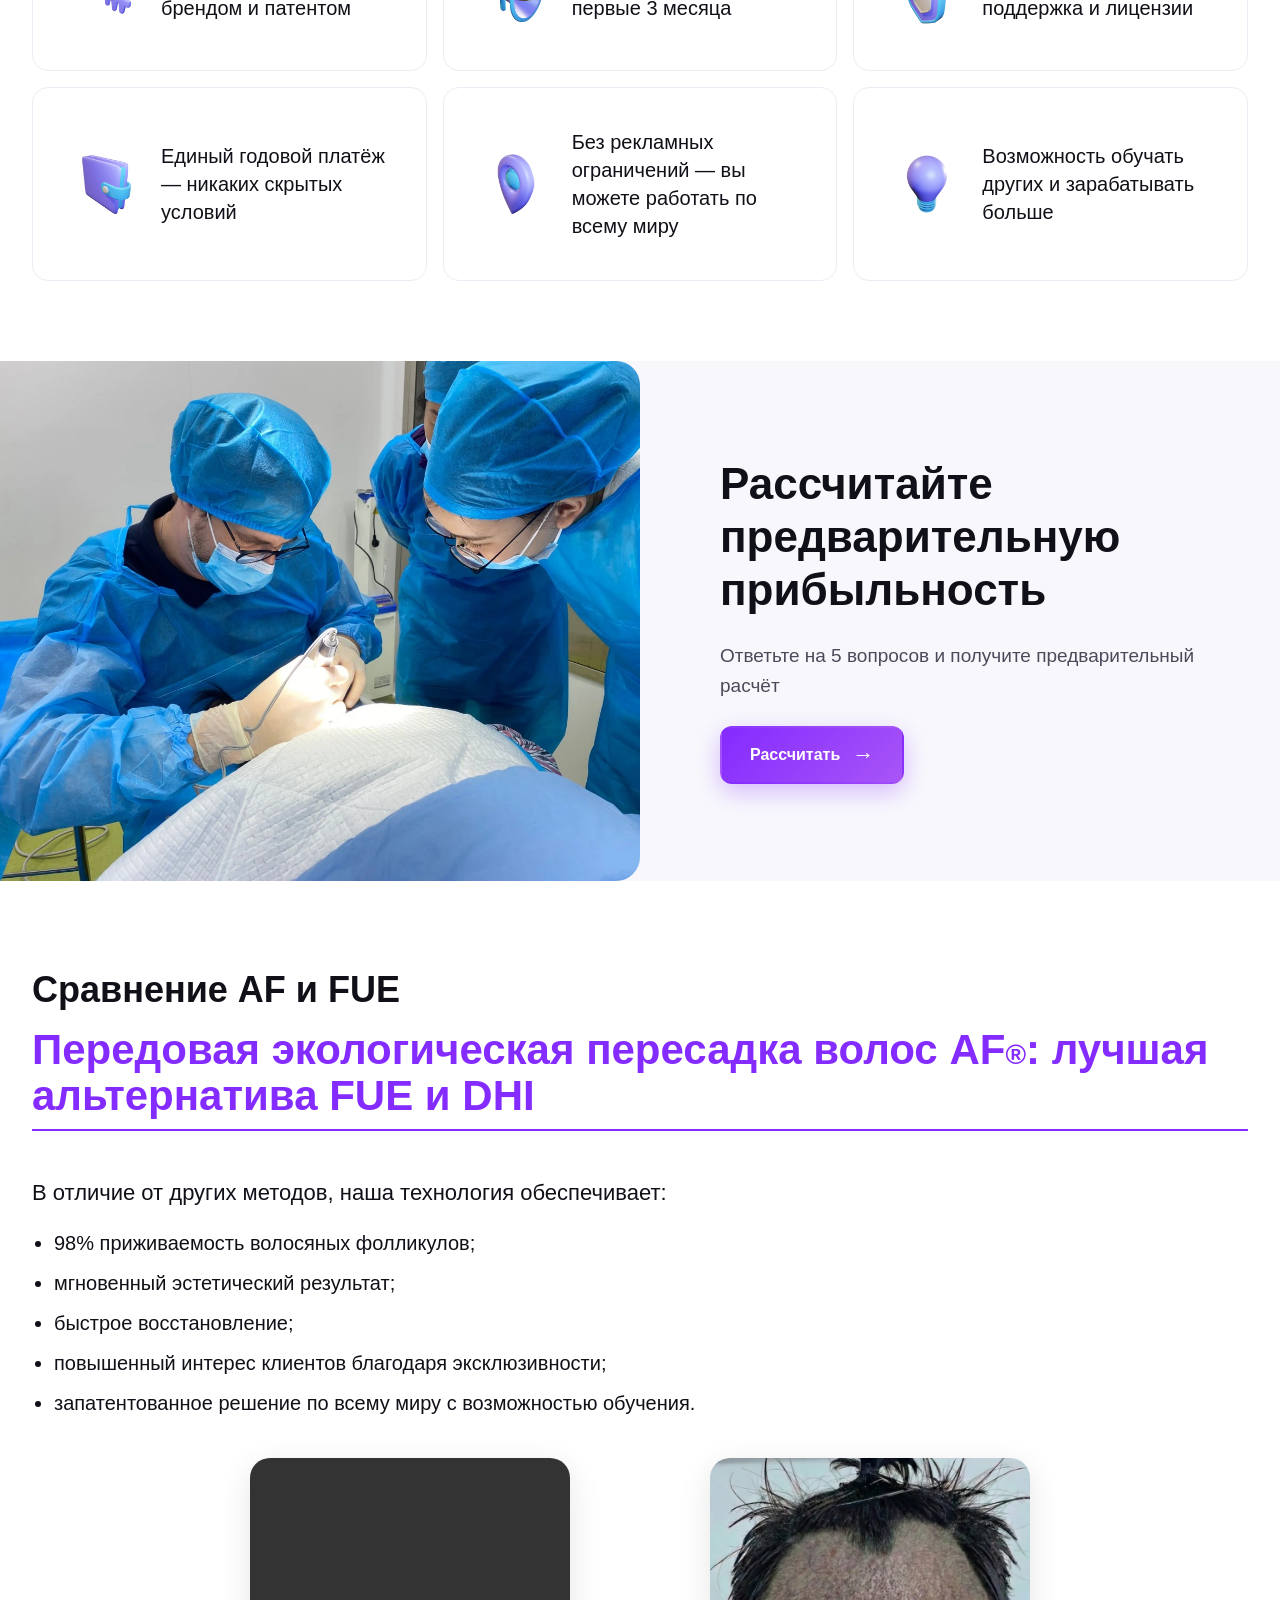
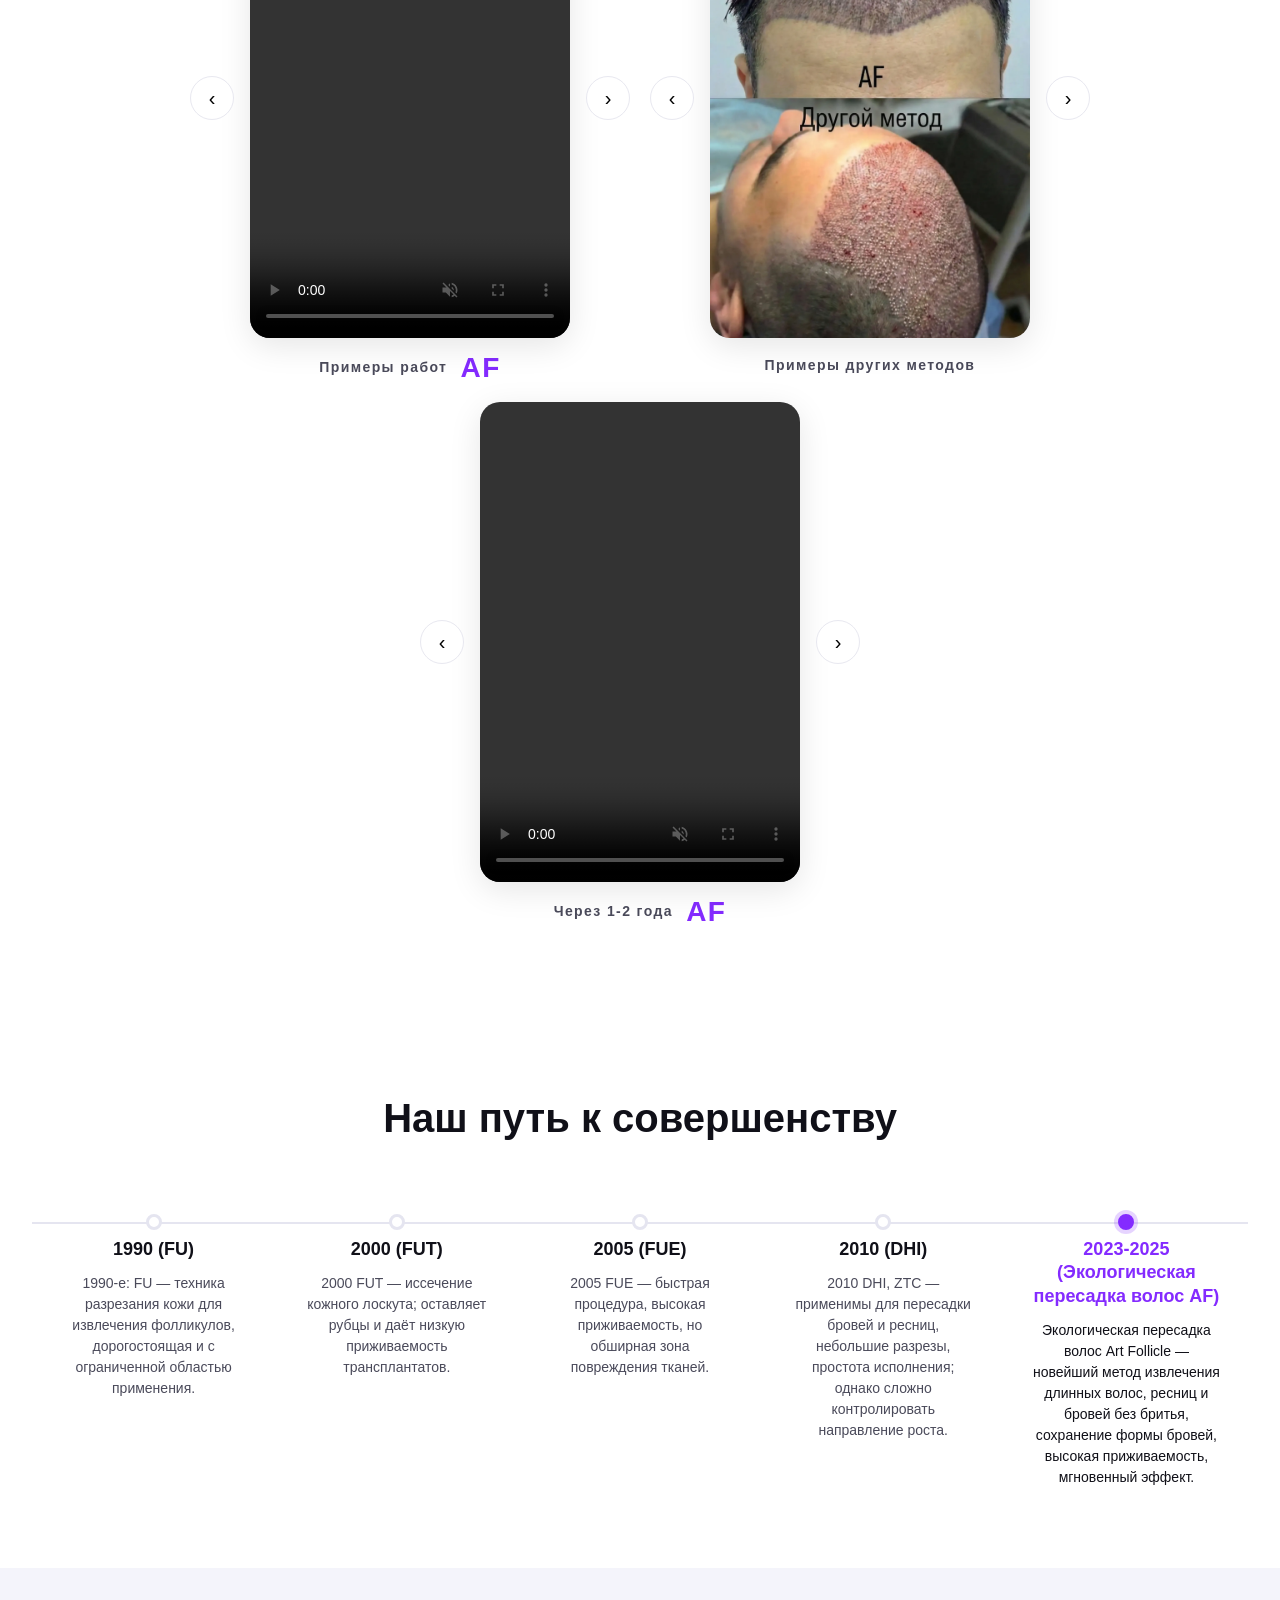
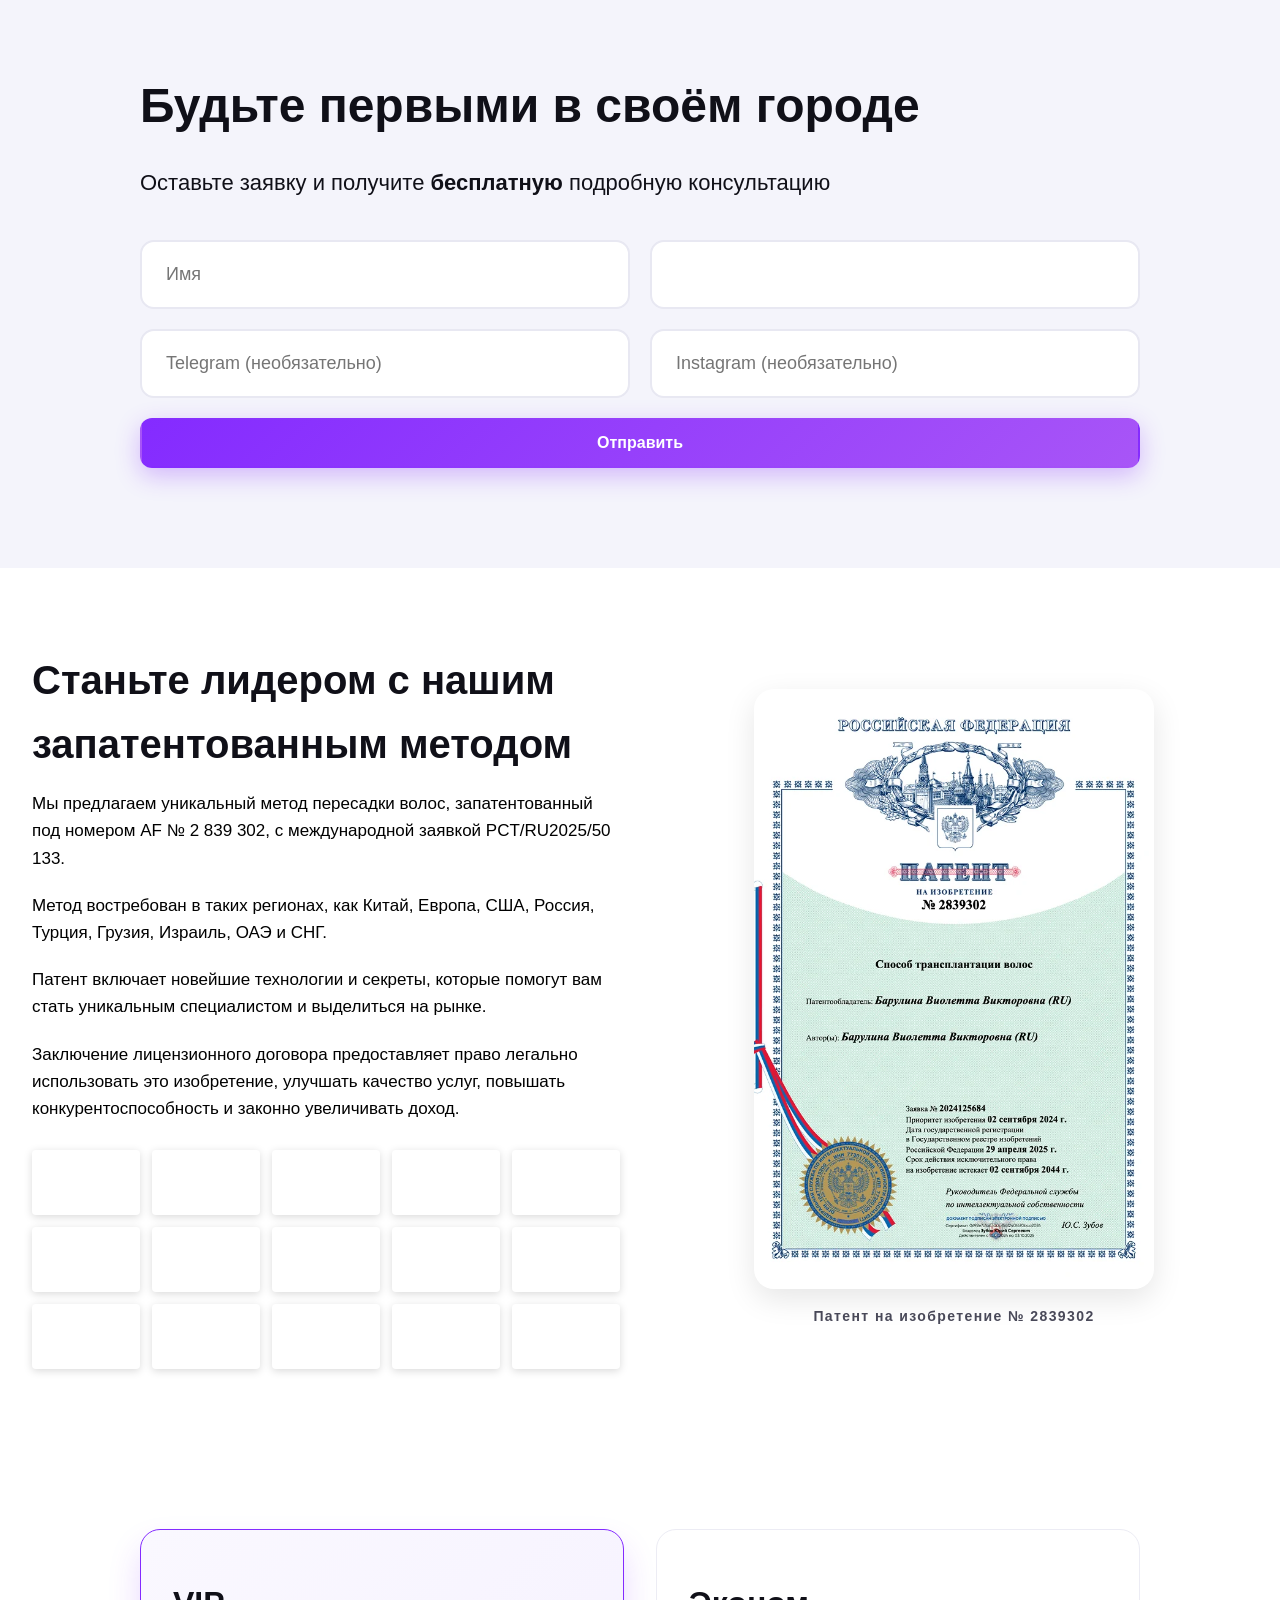
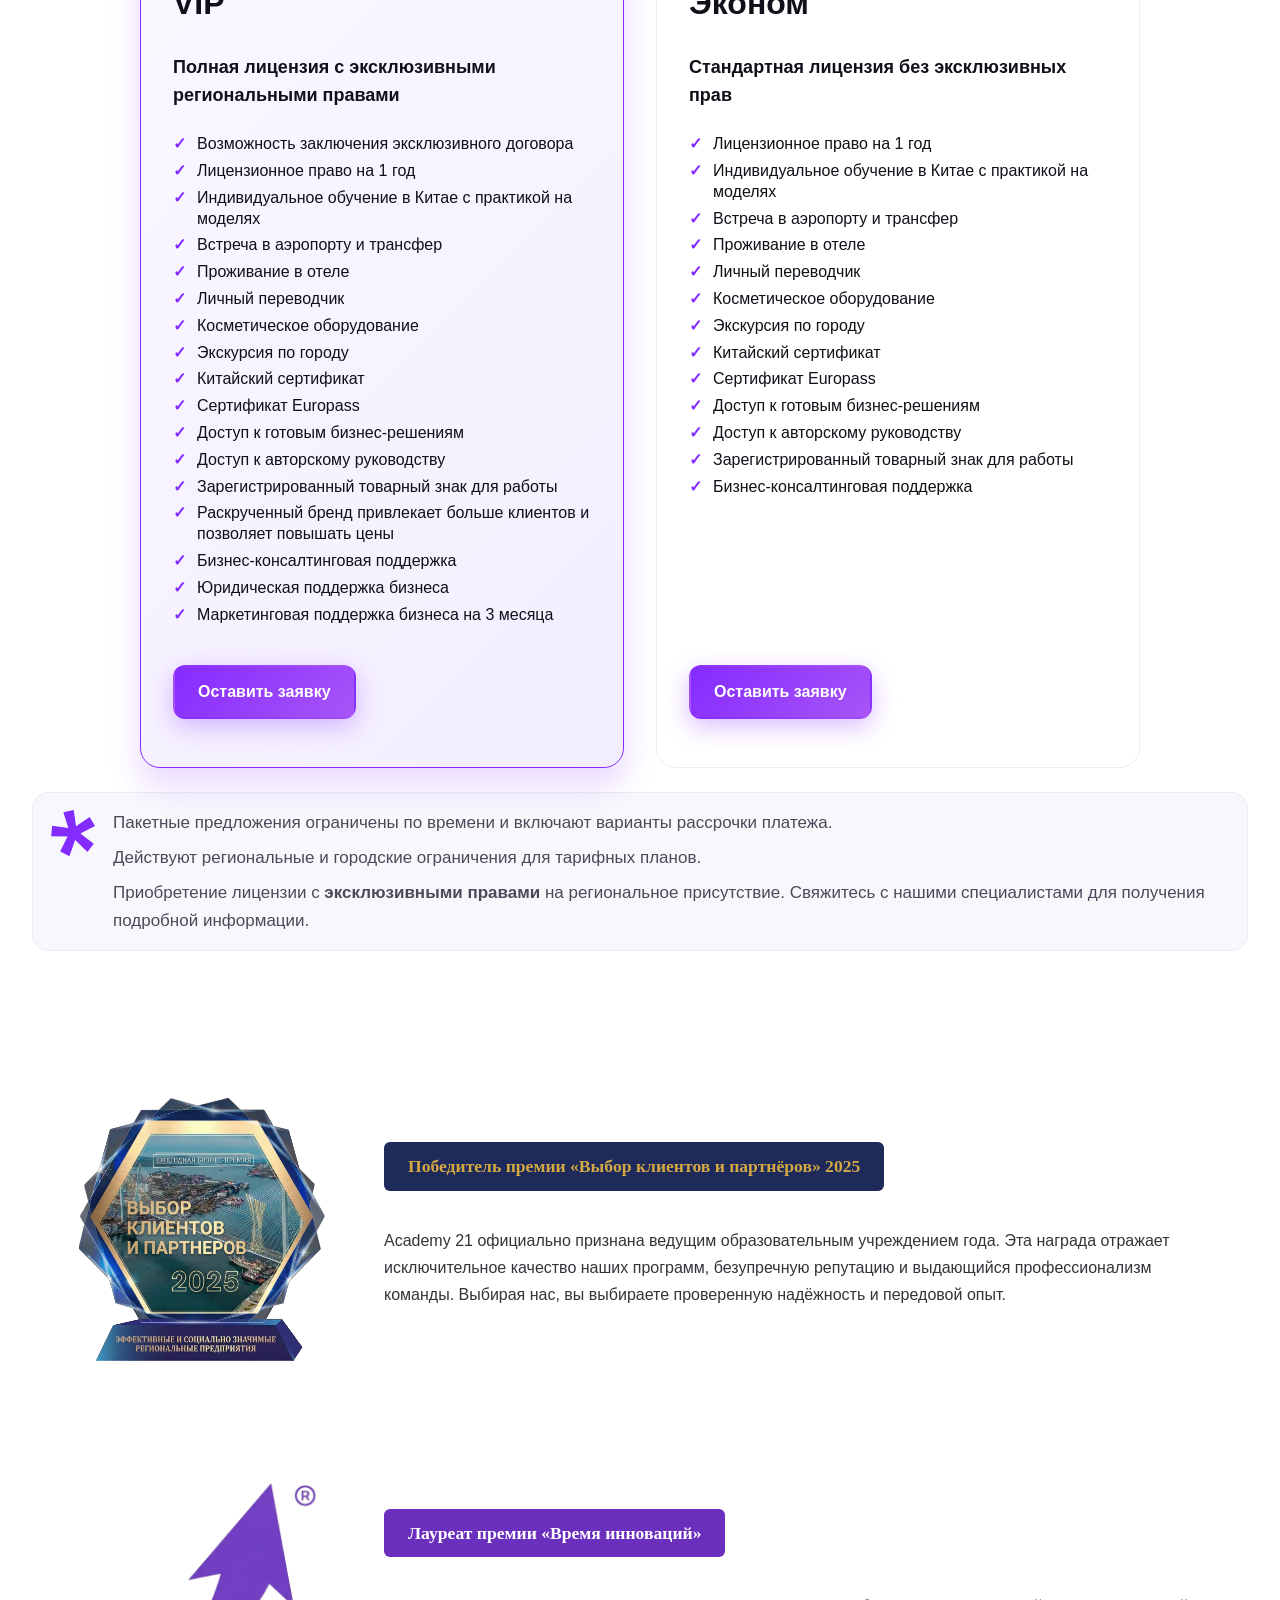
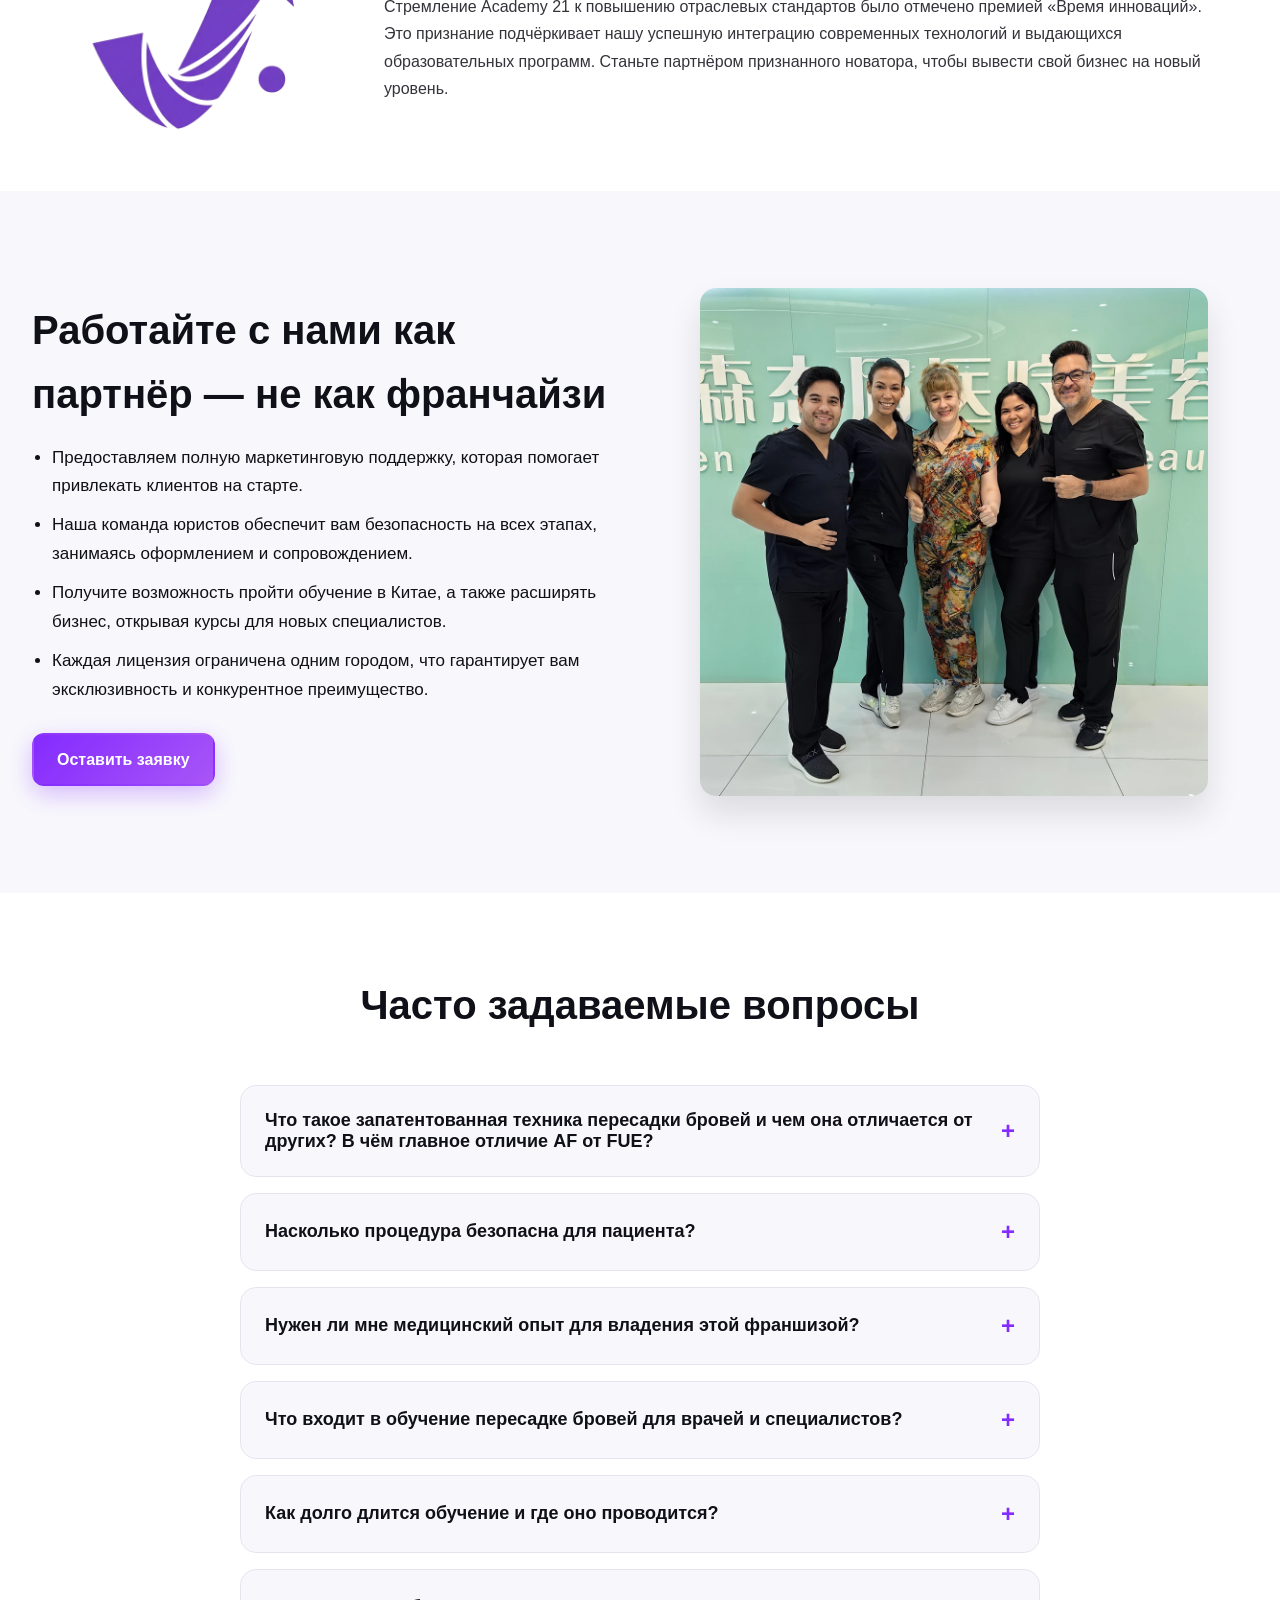
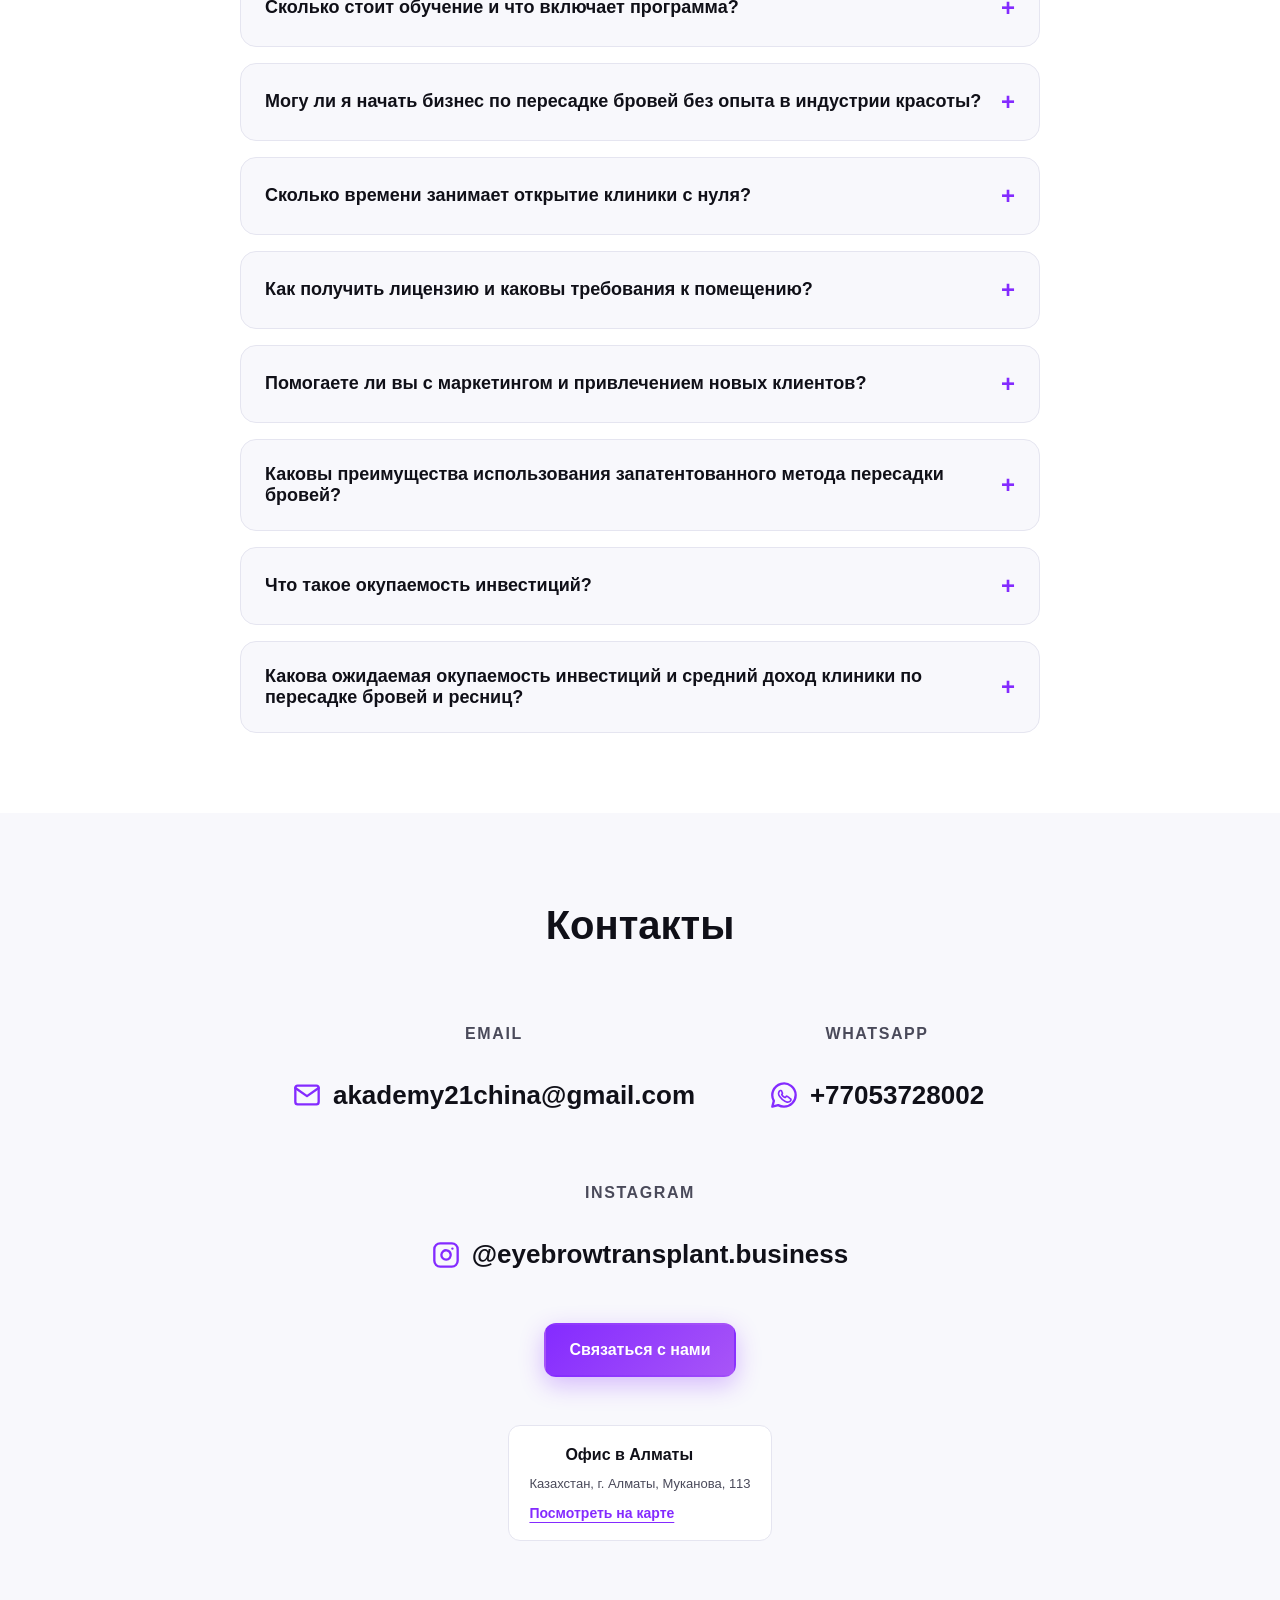
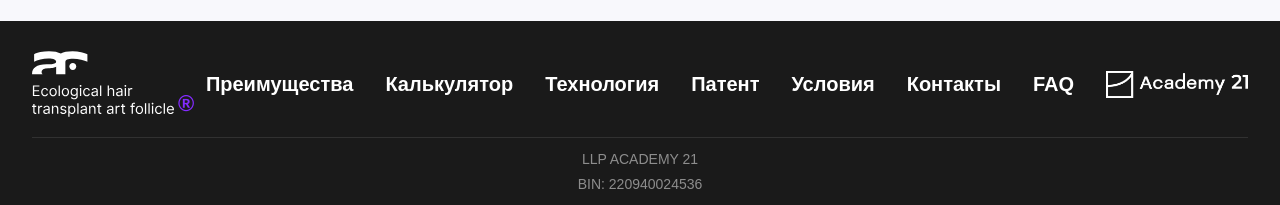
==== commit f4c71694: "Harden reveal animations fallback" ====
--- a/index.html
+++ b/index.html
@@ -2,7 +2,6 @@
 <html lang="ru">
 
 <head>
-  <script>document.documentElement.classList.add('js-ready');</script>
   <!-- Google Consent Mode v2 — default DENIED until user chooses -->
   <script>
     window.dataLayer = window.dataLayer || [];
--- a/src/css/style.css
+++ b/src/css/style.css
@@ -2014,8 +2014,8 @@
 }
 
 /* Reveal animations — only hide when JS is confirmed working */
-.js-ready .reveal,
-.js-ready .reveal-item {
+.reveal-ready .reveal,
+.reveal-ready .reveal-item {
   opacity: 0;
   transform: translateY(30px);
   transition: opacity 0.7s cubic-bezier(0.4, 0, 0.2, 1),
@@ -2029,12 +2029,12 @@
 }
 
 /* Staggered children animation */
-.js-ready .reveal-item:nth-child(1) { transition-delay: 0.1s; }
-.js-ready .reveal-item:nth-child(2) { transition-delay: 0.2s; }
-.js-ready .reveal-item:nth-child(3) { transition-delay: 0.3s; }
-.js-ready .reveal-item:nth-child(4) { transition-delay: 0.4s; }
-.js-ready .reveal-item:nth-child(5) { transition-delay: 0.5s; }
-.js-ready .reveal-item:nth-child(6) { transition-delay: 0.6s; }
+.reveal-ready .reveal-item:nth-child(1) { transition-delay: 0.1s; }
+.reveal-ready .reveal-item:nth-child(2) { transition-delay: 0.2s; }
+.reveal-ready .reveal-item:nth-child(3) { transition-delay: 0.3s; }
+.reveal-ready .reveal-item:nth-child(4) { transition-delay: 0.4s; }
+.reveal-ready .reveal-item:nth-child(5) { transition-delay: 0.5s; }
+.reveal-ready .reveal-item:nth-child(6) { transition-delay: 0.6s; }
 
 /* Award Section */
 .award {
@@ -2384,7 +2384,7 @@
   color: var(--text-color);
 }
 
-.js-ready .patent__media.reveal-item {
+.reveal-ready .patent__media.reveal-item {
   opacity: 0;
   transform: translateX(80px);
   transition: opacity 0.9s cubic-bezier(0.4, 0, 0.2, 1),
